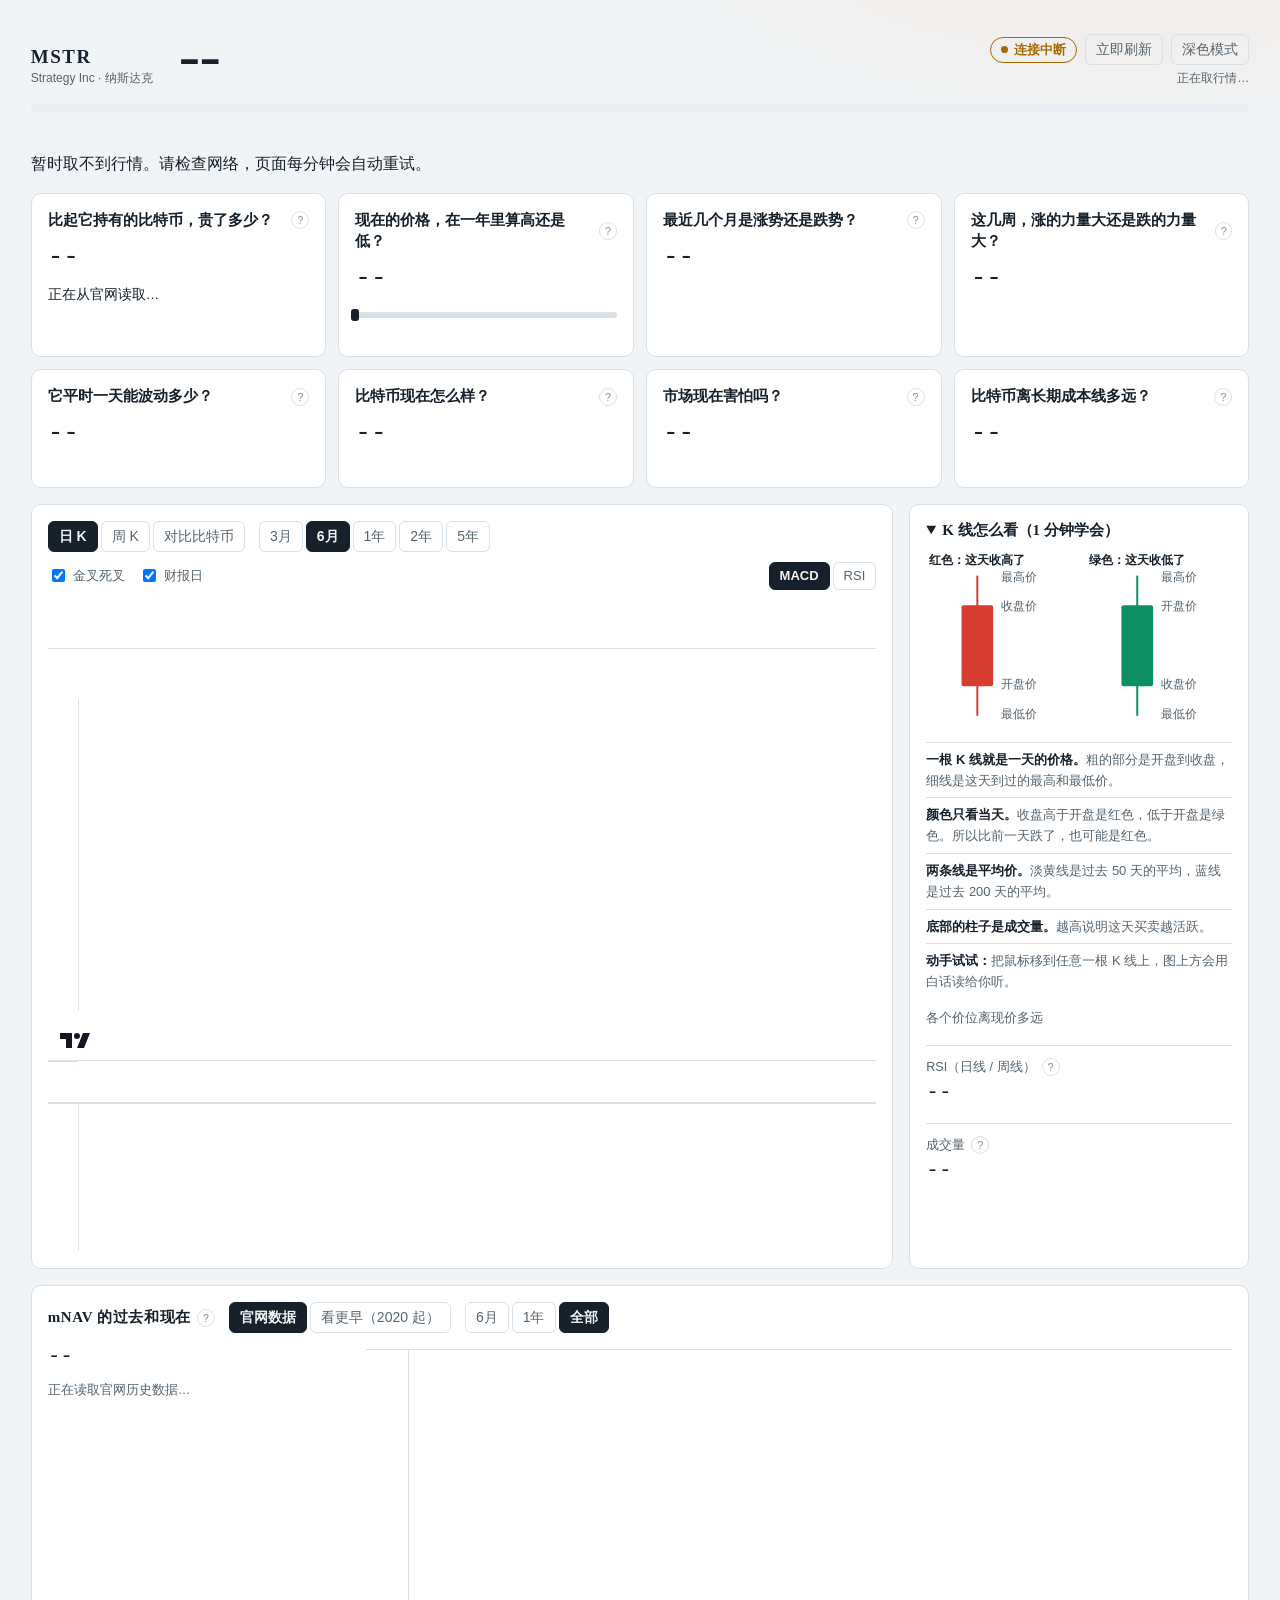
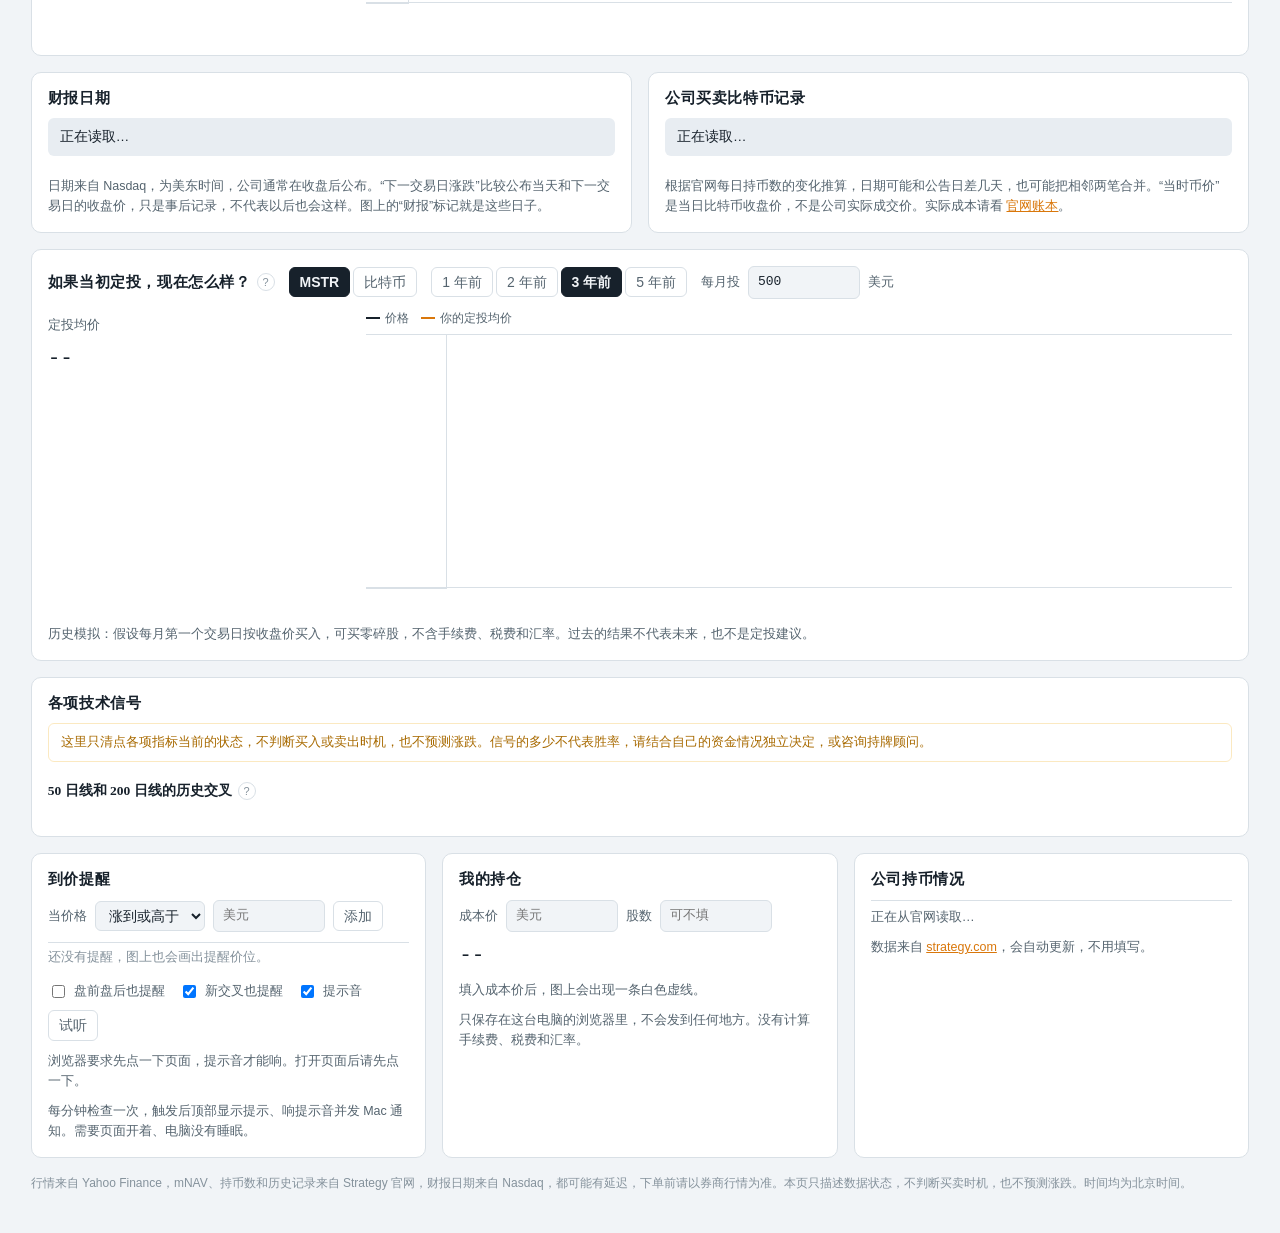
==== index.html @ 6ea4c79d "发布 MSTR 看盘第一版 给新手用的本地看盘页面：白话解读、K 线、mNAV 历史、定投模拟和到价提醒。  Co-Authored-By: Claude Opus 5.5 <noreply@anth" ====
<!doctype html>
<html lang="zh-CN">
<head>
<meta charset="utf-8">
<meta name="viewport" content="width=device-width, initial-scale=1">
<title>MSTR 看盘</title>
<script>try { document.documentElement.dataset.theme = localStorage.getItem('theme') === 'dark' ? 'dark' : 'light'; } catch (e) { document.documentElement.dataset.theme = 'light'; }</script>
<style>
/* 一页看完：顶部是价格和交易时段，接着是白话问题，图表配读法和价位，下面是定投、信号和个人工具。默认浅色，可切换深色。 */
:root {
  color-scheme: light;
  --ink: #f1f4f7; --panel: #ffffff; --panel-2: #e8edf2; --line: #d9e0e6; --grid: rgba(120,140,155,.2);
  --fg: #17212b; --muted: #55646f; --faint: #85929c;
  --up: #d63c30; --down: #0c8f62; --btc: #d9770b;
  --ma-short: #b98a00; --ma-long: #2f6fd1; --cost: #17212b; --warn: #a86a00; --glow: rgba(217,119,11,.09);
  --serif: "New York", ui-serif, "Songti SC", serif;
  --song: "Songti SC", "STSong", serif;
  --sans: -apple-system, "PingFang SC", "Hiragino Sans GB", sans-serif;
  --mono: ui-monospace, "SF Mono", Menlo, monospace;
}
:root[data-theme="dark"] {
  color-scheme: dark;
  --ink: #0b1118; --panel: #111a23; --panel-2: #17222d; --line: #243240; --grid: rgba(36,50,64,.55);
  --fg: #e9edf0; --muted: #93a3b1; --faint: #5f7080;
  --up: #ef5b4c; --down: #2cc491; --btc: #f7931a;
  --ma-short: #e8d8a8; --ma-long: #78a6e8; --cost: #f2f4f6; --warn: #f2c14e; --glow: rgba(247,147,26,.10);
}
* { box-sizing: border-box; }
[hidden] { display: none !important; }
.off { visibility: hidden; position: absolute; inset: 0; }
body { margin: 0; color: var(--fg); font: 14px/1.6 var(--sans); background: var(--ink);
  background-image: radial-gradient(900px 420px at 88% -120px, var(--glow), transparent 70%); background-attachment: fixed; }
.wrap { max-width: 1320px; margin: 0 auto; padding-block: 24px 40px; padding-inline: max(16px, 2.4vw); display: grid; gap: 16px; }
button { font: inherit; color: var(--muted); background: transparent; border: 1px solid var(--line); border-radius: 6px; padding: 3px 10px; cursor: pointer; transition: color .15s, border-color .15s, background .15s; }
button:hover { color: var(--fg); border-color: var(--faint); }
button.on { color: var(--ink); background: var(--fg); border-color: var(--fg); font-weight: 600; }
button:focus-visible, input:focus-visible, select:focus-visible, a:focus-visible { outline: 2px solid var(--btc); outline-offset: 2px; }
input, select { font: inherit; color: var(--fg); background: var(--ink); border: 1px solid var(--line); border-radius: 6px; padding: 5px 9px; min-width: 0; }
input[type=number] { width: 112px; font-family: var(--mono); font-size: 13px; }
a { color: var(--btc); }
.up { color: var(--up); } .down { color: var(--down); }

/* Hero */
.hero { display: flex; flex-wrap: wrap; align-items: flex-end; gap: 10px 26px; }
.who { display: grid; }
.who b { font: 700 19px/1.2 var(--serif); letter-spacing: .08em; }
.who span { font-size: 12px; color: var(--muted); }
.quote { display: flex; flex-wrap: wrap; align-items: baseline; gap: 4px 14px; }
#price { font: 500 clamp(44px, 6vw, 64px)/1 var(--serif); font-variant-numeric: lining-nums tabular-nums; letter-spacing: -.01em; border-radius: 6px; }
#change { font: 500 17px var(--mono); }
#priceLabel { font-size: 12px; color: var(--muted); }
.flash { animation: flash .9s ease-out; }
@keyframes flash { from { background: rgba(247,147,26,.28); } to { background: transparent; } }
@media (prefers-reduced-motion: reduce) { .flash { animation: none; } }
#ext { font-size: 13px; color: var(--muted); padding: 5px 10px; border: 1px solid var(--line); border-radius: 6px; background: var(--panel); }
#ext b { font: 500 16px var(--mono); color: var(--fg); margin-inline: 4px; }
.hero-right { margin-left: auto; display: grid; justify-items: end; gap: 4px; }
.status { display: flex; align-items: center; gap: 8px; }
#chip { display: inline-flex; align-items: center; gap: 6px; font-size: 12.5px; font-weight: 600; padding: 2px 10px; border-radius: 99px; border: 1px solid currentColor; }
#chip::before { content: ""; width: 7px; height: 7px; border-radius: 50%; background: currentColor; }
#chip.live { color: var(--down); } #chip.ext { color: var(--btc); } #chip.closed { color: var(--muted); } #chip.bad { color: var(--warn); }
#chip.live::before { animation: pulse 1.8s infinite; }
@keyframes pulse { 50% { opacity: .3; } }
@media (prefers-reduced-motion: reduce) { #chip.live::before { animation: none; } }
#updated { font-size: 12px; color: var(--muted); text-align: right; }

/* Session band */
.band { display: grid; gap: 5px; }
.tracks { position: relative; display: flex; height: 8px; border-radius: 4px; overflow: visible; background: var(--panel-2); }
.tracks i { display: block; height: 100%; }
.tracks i:first-child { border-radius: 4px 0 0 4px; } .tracks i:last-of-type { border-radius: 0 4px 4px 0; }
.seg-pre, .seg-post { background: rgba(247,147,26,.28); } .seg-reg { background: rgba(44,196,145,.42); }
#now { position: absolute; top: -4px; width: 2px; height: 16px; margin-left: -1px; background: var(--fg); box-shadow: 0 0 8px var(--fg); }
.band-labels { position: relative; height: 18px; font: 11.5px var(--mono); color: var(--faint); }
.band-labels span { position: absolute; transform: translateX(-50%); white-space: nowrap; }
.band-labels span:first-child { transform: none; } .band-labels span:last-child { transform: translateX(-100%); }
@media (max-width: 560px) { .band-labels em { display: none; } }
.band-labels em { font-style: normal; }
#sentence { margin: 0; font: 500 16px/1.6 var(--song); color: var(--fg); text-wrap: pretty; }

/* Panels */
.panel { background: var(--panel); border: 1px solid var(--line); border-radius: 10px; padding: 16px; min-width: 0; }
h2 { font: 700 15px/1.3 var(--song); letter-spacing: .04em; margin: 0; }
.main { display: grid; grid-template-columns: minmax(0, 1fr) 340px; gap: 16px; }
.bottom { display: grid; grid-template-columns: repeat(3, minmax(0, 1fr)); gap: 16px; }
@media (max-width: 1040px) { .main { grid-template-columns: minmax(0, 1fr); } .bottom { grid-template-columns: minmax(0, 1fr); } .hero-right { margin-left: 0; justify-items: start; } #updated { text-align: left; } }
.toolbar { display: flex; flex-wrap: wrap; gap: 8px 14px; align-items: center; margin-bottom: 10px; }
.seg { display: flex; gap: 3px; }
.legend { display: flex; flex-wrap: wrap; gap: 3px 12px; font-size: 12px; color: var(--muted); margin-left: auto; }
.legend i { display: inline-block; width: 14px; height: 2px; vertical-align: middle; margin-right: 5px; }
.stage { position: relative; flex: 1; min-height: clamp(340px, 50vh, 560px); }
.chart-panel { display: flex; flex-direction: column; }
#chart, #compare { position: absolute; inset: 0; }
#ohlc { min-height: 44px; margin-bottom: 6px; font-size: 13px; line-height: 1.6; color: var(--muted); }
#ohlc b { font-weight: 600; color: var(--fg); }
#cmpNote { font-size: 12.5px; color: var(--muted); margin: 8px 0 0; }

/* Position readout */
.read { display: grid; gap: 15px; align-content: start; }
.item { display: grid; gap: 2px; border-top: 1px solid var(--line); padding-top: 11px; }
.item:first-of-type { border-top: 0; padding-top: 0; }
.head { display: flex; align-items: center; gap: 6px; font-size: 12.5px; color: var(--muted); }
.q { width: 18px; height: 18px; padding: 0; border-radius: 50%; font-size: 11px; line-height: 16px; color: var(--faint); }
.v { font: 500 21px/1.3 var(--mono); }
.note { margin: 0; font-size: 12.5px; color: var(--muted); }
.explain { margin: 4px 0 2px; padding: 7px 10px; font-size: 12.5px; color: var(--fg); background: var(--panel-2); border-radius: 6px; }
.ends { display: flex; justify-content: space-between; font: 11.5px var(--mono); color: var(--muted); }

/* Plain-language layer */
.dca-top { display: flex; flex-wrap: wrap; align-items: center; gap: 8px 14px; }
.dca-body { display: grid; grid-template-columns: 300px minmax(0, 1fr); gap: 18px; align-items: start; }
@media (max-width: 880px) { .dca-body { grid-template-columns: minmax(0, 1fr); } }
#dcaChart, #mnavChart { height: 280px; }
.two { display: grid; grid-template-columns: repeat(2, minmax(0, 1fr)); gap: 16px; }
@media (max-width: 880px) { .two { grid-template-columns: minmax(0, 1fr); } }
.next { padding: 8px 12px; font-size: 13.5px; background: var(--panel-2); border-radius: 6px; }
.next b { font-weight: 600; }
.qs { display: grid; grid-template-columns: repeat(4, minmax(0, 1fr)); gap: 12px; }
@media (max-width: 1040px) { .qs { grid-template-columns: repeat(2, minmax(0, 1fr)); } }
@media (max-width: 620px) { .qs { grid-template-columns: minmax(0, 1fr); } }
.q-card { display: grid; gap: 4px; align-content: start; }
.q-card .ask { font: 700 15px/1.4 var(--song); }
.q-top { display: flex; align-items: center; justify-content: space-between; gap: 8px; }
.q-card .v { font-size: 26px; }
.q-card .say { margin: 0; font-size: 13.5px; color: var(--fg); }
.q-card .small { margin: 0; font-size: 12.5px; color: var(--muted); }
.mini { position: relative; height: 6px; margin: 7px 0 2px; border-radius: 3px; background: var(--line); }
.mini span { position: absolute; top: -3px; width: 8px; height: 12px; margin-left: -4px; border-radius: 3px; background: var(--fg); }
.guide summary { font: 700 15px var(--song); cursor: pointer; }
.guide svg { display: block; width: 100%; height: auto; margin: 8px 0 4px; }
.guide svg text { font: 12.5px var(--sans); fill: var(--muted); }
.guide svg .t { fill: var(--fg); font-weight: 600; }
.guide ul { margin-top: 6px; }
.guide li { display: block; font: 13px/1.6 var(--sans); color: var(--muted); padding: 7px 0 0; }
.guide li b { color: var(--fg); font-weight: 600; }
.facts { display: grid; gap: 7px; margin: 0; }
.facts div { display: flex; justify-content: space-between; gap: 12px; align-items: baseline; border-top: 1px solid var(--line); padding-top: 6px; font-size: 13px; color: var(--muted); }
.facts dd { margin: 0; color: var(--fg); font: 500 13.5px var(--mono); text-align: right; }
.facts dt { margin: 0; }

/* Indicators */
.chips { display: flex; flex-wrap: wrap; align-items: center; gap: 6px 14px; margin-bottom: 8px; font-size: 13px; color: var(--muted); }
.chips label { display: inline-flex; align-items: center; gap: 5px; cursor: pointer; }
.chips .sp { margin-left: auto; }
#sub { height: 150px; border-top: 1px solid var(--line); margin-top: 4px; }

/* Technical review */
.review { display: grid; gap: 14px; }
.review-head { display: flex; flex-wrap: wrap; align-items: baseline; gap: 4px 14px; }
#tally { font: 500 14px var(--mono); }
.caution { margin: 0; padding: 8px 12px; font-size: 13px; color: var(--warn); border: 1px solid rgba(242,193,78,.35); border-radius: 6px; }
.signals { display: grid; grid-template-columns: repeat(auto-fill, minmax(250px, 1fr)); gap: 10px; }
.signals li { display: grid; gap: 2px; align-content: start; padding: 9px 12px; font: 12.5px/1.55 var(--sans); color: var(--muted); background: var(--panel-2); border: 0; border-left: 3px solid var(--faint); border-radius: 6px; }
.signals li b { color: var(--fg); font-weight: 600; }
.signals li.bull { border-left-color: var(--up); } .signals li.bear { border-left-color: var(--down); }
.ladder li { display: flex; justify-content: space-between; gap: 8px; font: 12px var(--mono); padding: 3px 0 0; }
.ladder li.here { color: var(--panel); background: var(--fg); padding: 2px 6px; border: 0; border-radius: 4px; font-weight: 600; }
.ladder small { color: var(--faint); font-size: 11.5px; }
.table-wrap { overflow-x: auto; }
table { border-collapse: collapse; width: 100%; font: 12.5px var(--mono); }
th, td { text-align: right; padding: 5px 8px; border-top: 1px solid var(--line); white-space: nowrap; }
th { color: var(--muted); font: 500 12px var(--sans); border-top: 0; }
th:first-child, td:first-child, th:nth-child(2), td:nth-child(2) { text-align: left; }

/* Bottom cards */
.card { display: grid; gap: 10px; align-content: start; }
.form { display: flex; flex-wrap: wrap; gap: 8px; align-items: center; }
.form label { font-size: 13px; color: var(--muted); }
ul { list-style: none; margin: 0; padding: 0; display: grid; gap: 6px; }
li { display: flex; justify-content: space-between; align-items: center; gap: 8px; font: 13px var(--mono); padding: 5px 0; border-top: 1px solid var(--line); }
.empty { font: 13px var(--sans); color: var(--faint); }
.hint { margin: 0; font-size: 12.5px; color: var(--muted); }
.check { display: inline-flex; align-items: center; gap: 6px; font-size: 13px; color: var(--muted); }
.row { display: flex; flex-wrap: wrap; align-items: center; gap: 8px 14px; }
#banner { display: flex; justify-content: space-between; align-items: center; gap: 12px; padding: 10px 14px; border-radius: 8px; color: var(--ink); background: var(--warn); font-weight: 600; }
#banner button { color: var(--ink); border-color: var(--ink); }
#banner[hidden] { display: none; }
footer { font-size: 12px; color: var(--faint); }
</style>
</head>
<body>
<div class="wrap">
  <header class="hero">
    <div class="who"><b>MSTR</b><span>Strategy Inc · 纳斯达克</span></div>
    <div class="quote">
      <span id="price">--</span>
      <div><div id="change"></div><div id="priceLabel"></div></div>
    </div>
    <div id="ext" hidden></div>
    <div class="hero-right">
      <div class="status"><span id="chip" class="closed">载入中</span><button id="refresh" type="button">立即刷新</button><button id="themeToggle" type="button">深色模式</button></div>
      <div id="updated">正在取行情…</div>
    </div>
  </header>

  <div class="band">
    <div class="tracks" id="tracks"><i class="seg-pre" id="segPre"></i><i class="seg-reg" id="segReg"></i><i class="seg-post" id="segPost"></i><span id="now" hidden></span></div>
    <div class="band-labels" id="bandLabels"></div>
  </div>
  <p id="sentence">正在读取行情…</p>
  <div id="banner" role="alert" hidden><span id="bannerText"></span><button id="bannerClose" type="button">知道了</button></div>

  <div class="qs">
    <section class="panel card q-card">
      <div class="q-top head"><span class="ask" style="color:var(--fg)">比起它持有的比特币，贵了多少？</span><button class="q" data-term="mnav" type="button" aria-label="解释 mNAV">?</button></div>
      <div class="v" id="qMnav">--</div><p class="say" id="qMnavT">正在从官网读取…</p><p class="small" id="qMnavS"></p>
    </section>
    <section class="panel card q-card">
      <div class="q-top head"><span class="ask" style="color:var(--fg)">现在的价格，在一年里算高还是低？</span><button class="q" data-term="range" type="button" aria-label="解释一年位置">?</button></div>
      <div class="v" id="qPlace">--</div><div class="mini"><span id="qPlacePin" style="left:0"></span></div><div class="ends"><span id="qLo"></span><span id="qHi"></span></div><p class="say" id="qPlaceT"></p>
    </section>
    <section class="panel card q-card">
      <div class="q-top head"><span class="ask" style="color:var(--fg)">最近几个月是涨势还是跌势？</span><button class="q" data-term="ma" type="button" aria-label="解释平均线">?</button></div>
      <div class="v" id="qTrend">--</div><p class="say" id="qTrendT"></p><p class="small" id="qTrendS"></p>
    </section>
    <section class="panel card q-card">
      <div class="q-top head"><span class="ask" style="color:var(--fg)">这几周，涨的力量大还是跌的力量大？</span><button class="q" data-term="rsi" type="button" aria-label="解释 RSI">?</button></div>
      <div class="v" id="qForce">--</div><p class="say" id="qForceT"></p><p class="small" id="qForceS"></p>
    </section>
    <section class="panel card q-card">
      <div class="q-top head"><span class="ask" style="color:var(--fg)">它平时一天能波动多少？</span><button class="q" data-term="vola" type="button" aria-label="解释波动">?</button></div>
      <div class="v" id="qVola">--</div><p class="say" id="qVolaT"></p><p class="small" id="qVolaS"></p>
    </section>
    <section class="panel card q-card">
      <div class="q-top head"><span class="ask" style="color:var(--fg)">比特币现在怎么样？</span><button class="q" data-term="fear" type="button" aria-label="解释恐惧贪婪指数">?</button></div>
      <div class="v" id="qBtc">--</div><p class="say" id="qBtcT"></p><p class="small" id="qBtcS"></p>
    </section>
    <section class="panel card q-card">
      <div class="q-top head"><span class="ask" style="color:var(--fg)">市场现在害怕吗？</span><button class="q" data-term="fear" type="button" aria-label="解释恐慌指标">?</button></div>
      <div class="v" id="qFear">--</div><p class="say" id="qFearT"></p><p class="small" id="qFearS"></p>
    </section>
    <section class="panel card q-card">
      <div class="q-top head"><span class="ask" style="color:var(--fg)">比特币离长期成本线多远？</span><button class="q" data-term="cost" type="button" aria-label="解释长期成本线">?</button></div>
      <div class="v" id="qCost">--</div><p class="say" id="qCostT"></p><p class="small" id="qCostS"></p>
    </section>
  </div>

  <div class="main">
    <section class="panel chart-panel">
      <div class="toolbar">
        <div class="seg" id="views">
          <button data-view="day" class="on" type="button">日 K</button><button data-view="week" type="button">周 K</button><button data-view="compare" type="button">对比比特币</button>
        </div>
        <div class="seg" id="ranges">
          <button data-m="3" type="button">3月</button><button data-m="6" class="on" type="button">6月</button><button data-m="12" type="button">1年</button><button data-m="24" type="button">2年</button><button data-m="60" type="button">5年</button>
        </div>
        <div class="legend" id="legend"></div>
      </div>
      <div class="chips" id="chips">
        <label><input id="showCross" type="checkbox" checked> 金叉死叉</label>
        <label><input id="showEarn" type="checkbox" checked> 财报日</label>
        <div class="seg sp" id="subs"><button data-sub="macd" class="on" type="button">MACD</button><button data-sub="rsi" type="button">RSI</button></div>
      </div>
      <div id="ohlc"></div>
      <div class="stage">
        <div id="chart"></div>
        <div id="compare" class="off"></div>
      </div>
      <div id="sub"></div>
      <p class="note" id="subNote"></p>
      <p id="cmpNote" hidden></p>
    </section>

    <aside class="panel read">
      <details class="guide" id="guide" open>
        <summary>K 线怎么看（1 分钟学会）</summary>
        <svg viewBox="0 0 310 190" role="img" aria-label="红色和绿色 K 线的结构示意">
          <text class="t" x="52" y="16" text-anchor="middle">红色：这天收高了</text>
          <line x1="52" y1="28" x2="52" y2="170" stroke="var(--up)" stroke-width="2"/><rect x="36" y="58" width="32" height="82" rx="2" fill="var(--up)"/>
          <text x="76" y="33">最高价</text><text x="76" y="63">收盘价</text><text x="76" y="142">开盘价</text><text x="76" y="172">最低价</text>
          <text class="t" x="214" y="16" text-anchor="middle">绿色：这天收低了</text>
          <line x1="214" y1="28" x2="214" y2="170" stroke="var(--down)" stroke-width="2"/><rect x="198" y="58" width="32" height="82" rx="2" fill="var(--down)"/>
          <text x="238" y="33">最高价</text><text x="238" y="63">开盘价</text><text x="238" y="142">收盘价</text><text x="238" y="172">最低价</text>
        </svg>
        <ul>
          <li><b>一根 K 线就是一天的价格。</b>粗的部分是开盘到收盘，细线是这天到过的最高和最低价。</li>
          <li><b>颜色只看当天。</b>收盘高于开盘是红色，低于开盘是绿色。所以比前一天跌了，也可能是红色。</li>
          <li><b>两条线是平均价。</b>淡黄线是过去 50 天的平均，蓝线是过去 200 天的平均。</li>
          <li><b>底部的柱子是成交量。</b>越高说明这天买卖越活跃。</li>
          <li><b>动手试试：</b>把鼠标移到任意一根 K 线上，图上方会用白话读给你听。</li>
        </ul>
      </details>
      <div class="item">
        <div class="head">各个价位离现价多远</div>
        <ul class="ladder" id="ladder"></ul>
      </div>
      <div class="item">
        <div class="head">RSI（日线 / 周线） <button class="q" data-term="rsi" type="button" aria-label="解释 RSI">?</button></div>
        <div class="v" id="rsiV">--</div>
        <p class="note" id="rsiT"></p>
      </div>
      <div class="item">
        <div class="head">成交量 <button class="q" data-term="vol" type="button" aria-label="解释成交量">?</button></div>
        <div class="v" id="volV">--</div>
        <p class="note" id="volT"></p>
      </div>
    </aside>
  </div>

  <section class="panel card">
    <div class="dca-top">
      <div class="head"><h2 style="color:var(--fg)">mNAV 的过去和现在</h2><button class="q" data-term="mnav" type="button" aria-label="解释 mNAV">?</button></div>
      <div class="seg" id="mnavMode"><button data-mode="official" class="on" type="button">官网数据</button><button data-mode="early" type="button">看更早（2020 起）</button></div>
      <div class="seg" id="mnavRange"><button data-m="6" type="button">6月</button><button data-m="12" type="button">1年</button><button data-m="0" class="on" type="button">全部</button></div>
    </div>
    <div class="dca-body">
      <div class="card">
        <div class="v" id="mnavNow">--</div><p class="say note" id="mnavSay">正在读取官网历史数据…</p>
        <dl class="facts" id="mnavFacts"></dl>
      </div>
      <div><div class="legend" id="mnavLegend" style="margin:0 0 6px"></div><div id="mnavChart"></div></div>
    </div>
    <p class="hint" id="mnavNote"></p>
  </section>

  <div class="two">
    <section class="panel card">
      <h2>财报日期</h2>
      <div class="next" id="earnNext">正在读取…</div>
      <div class="table-wrap"><table id="earnTable"></table></div>
      <p class="hint">日期来自 Nasdaq，为美东时间，公司通常在收盘后公布。“下一交易日涨跌”比较公布当天和下一交易日的收盘价，只是事后记录，不代表以后也会这样。图上的“财报”标记就是这些日子。</p>
    </section>
    <section class="panel card">
      <h2>公司买卖比特币记录</h2>
      <div class="next" id="ledgerNext">正在读取…</div>
      <div class="table-wrap"><table id="ledgerTable"></table></div>
      <p class="hint">根据官网每日持币数的变化推算，日期可能和公告日差几天，也可能把相邻两笔合并。“当时币价”是当日比特币收盘价，不是公司实际成交价。实际成本请看 <a href="https://www.strategy.com/ledger" target="_blank" rel="noopener">官网账本</a>。</p>
    </section>
  </div>

  <section class="panel card">
    <div class="dca-top">
      <div class="head"><h2 style="color:var(--fg)">如果当初定投，现在怎么样？</h2><button class="q" data-term="dca" type="button" aria-label="解释定投均价">?</button></div>
      <div class="seg" id="dcaAsset"><button data-asset="mstr" class="on" type="button">MSTR</button><button data-asset="btc" type="button">比特币</button></div>
      <div class="seg" id="dcaYears"><button data-y="1" type="button">1 年前</button><button data-y="2" type="button">2 年前</button><button data-y="3" class="on" type="button">3 年前</button><button data-y="5" type="button">5 年前</button></div>
      <form class="form" id="dcaForm"><label for="dcaAmount">每月投</label><input id="dcaAmount" type="number" min="1" step="1" value="500"><label>美元</label></form>
    </div>
    <div class="dca-body">
      <div class="card">
        <div class="head" style="margin-top:6px">定投均价</div><div class="v" id="dcaAvg">--</div><p class="say note" id="dcaSay"></p>
        <dl class="facts" id="dcaFacts"></dl>
      </div>
      <div><div class="legend" style="margin:0 0 6px"><span><i style="background:var(--fg)"></i>价格</span><span><i style="background:var(--btc)"></i>你的定投均价</span></div><div id="dcaChart"></div></div>
    </div>
    <p class="hint">历史模拟：假设每月第一个交易日按收盘价买入，可买零碎股，不含手续费、税费和汇率。过去的结果不代表未来，也不是定投建议。</p>
  </section>

  <section class="panel review card">
    <div class="review-head">
      <div class="head"><h2 style="color:var(--fg)">各项技术信号</h2></div>
      <span id="tally"></span>
    </div>
    <p class="caution">这里只清点各项指标当前的状态，不判断买入或卖出时机，也不预测涨跌。信号的多少不代表胜率，请结合自己的资金情况独立决定，或咨询持牌顾问。</p>
    <ul class="signals" id="signals"></ul>
    <div class="card">
      <div class="head"><h3 style="margin:0;font:700 13.5px var(--song);color:var(--fg)">50 日线和 200 日线的历史交叉</h3><button class="q" data-term="cross" type="button" aria-label="解释金叉死叉">?</button></div>
      <div class="table-wrap"><table id="crossTable"></table></div>
      <p class="hint" id="crossNote"></p>
    </div>
  </section>

  <div class="bottom">
    <section class="panel card">
      <h2>到价提醒</h2>
      <form class="form" id="alertForm">
        <label for="alertDir">当价格</label>
        <select id="alertDir"><option value="above">涨到或高于</option><option value="below">跌到或低于</option></select>
        <input id="alertPrice" type="number" min="0.01" step="0.01" placeholder="美元" required>
        <button type="submit">添加</button>
      </form>
      <ul id="alerts"></ul>
      <div class="row">
        <label class="check"><input id="extAlerts" type="checkbox"> 盘前盘后也提醒</label>
        <label class="check"><input id="crossAlerts" type="checkbox" checked> 新交叉也提醒</label>
        <label class="check"><input id="soundOn" type="checkbox" checked> 提示音</label>
        <button id="soundTest" type="button">试听</button>
      </div>
      <p class="hint" id="soundHint"></p>
      <p class="hint">每分钟检查一次，触发后顶部显示提示、响提示音并发 Mac 通知。需要页面开着、电脑没有睡眠。</p>
    </section>

    <section class="panel card">
      <h2>我的持仓</h2>
      <form class="form" id="posForm">
        <label for="cost">成本价</label><input id="cost" type="number" min="0" step="0.01" placeholder="美元">
        <label for="qty">股数</label><input id="qty" type="number" min="0" step="any" placeholder="可不填">
      </form>
      <div class="v" id="plV">--</div>
      <p class="note" id="plT">填入成本价后，图上会出现一条白色虚线。</p>
      <p class="hint">只保存在这台电脑的浏览器里，不会发到任何地方。没有计算手续费、税费和汇率。</p>
    </section>

    <section class="panel card">
      <h2>公司持币情况</h2>
      <dl class="facts" id="facts"><div><dt>正在从官网读取…</dt><dd></dd></div></dl>
      <p class="hint" id="factsNote">数据来自 <a href="https://www.strategy.com" target="_blank" rel="noopener">strategy.com</a>，会自动更新，不用填写。</p>
    </section>
  </div>

  <footer>行情来自 Yahoo Finance，mNAV、持币数和历史记录来自 Strategy 官网，财报日期来自 Nasdaq，都可能有延迟，下单前请以券商行情为准。本页只描述数据状态，不判断买卖时机，也不预测涨跌。时间均为北京时间。</footer>
</div>

<script src="/lightweight-charts.js"></script>
<script>
const $ = id => document.getElementById(id);
const store = {
  get(k, d) { try { return JSON.parse(localStorage.getItem(k)) ?? d; } catch { return d; } },
  set(k, v) { try { localStorage.setItem(k, JSON.stringify(v)); } catch {} },
};
const money = n => '$' + n.toLocaleString('en-US', { minimumFractionDigits: 2, maximumFractionDigits: 2 });
const pct = n => (n > 0 ? '+' : '') + n.toFixed(1) + '%';
const dirClass = n => n > 0 ? 'up' : n < 0 ? 'down' : '';
const css = name => getComputedStyle(document.documentElement).getPropertyValue(name).trim();
const bj = (t, opts) => new Date(t * 1000).toLocaleString('zh-CN', { timeZone: 'Asia/Shanghai', hour12: false, ...opts });
const hm = t => bj(t, { hour: '2-digit', minute: '2-digit' });

// --- Pure calculations ---
function sma(values, n) {
  const out = []; let sum = 0;
  values.forEach((v, i) => { sum += v; if (i >= n) sum -= values[i - n]; out.push(i >= n - 1 ? sum / n : null); });
  return out;
}
function rsiSeries(closes, n = 14) { // Wilder smoothing
  const out = closes.map(() => null);
  if (closes.length <= n) return out;
  let gain = 0, loss = 0;
  for (let i = 1; i <= n; i++) { const d = closes[i] - closes[i - 1]; if (d > 0) gain += d; else loss -= d; }
  gain /= n; loss /= n;
  const value = () => loss === 0 ? 100 : 100 - 100 / (1 + gain / loss);
  out[n] = value();
  for (let i = n + 1; i < closes.length; i++) {
    const d = closes[i] - closes[i - 1];
    gain = (gain * (n - 1) + Math.max(d, 0)) / n;
    loss = (loss * (n - 1) + Math.max(-d, 0)) / n;
    out[i] = value();
  }
  return out;
}
const rsi = (closes, n = 14) => rsiSeries(closes, n).at(-1);
function ema(values, n) { // seeded with the SMA of the first n valid values
  const out = values.map(() => null), k = 2 / (n + 1), start = values.findIndex(v => v != null);
  if (start < 0 || values.length < start + n) return out;
  let prev = values.slice(start, start + n).reduce((s, v) => s + v, 0) / n;
  out[start + n - 1] = prev;
  for (let i = start + n; i < values.length; i++) { prev = values[i] * k + prev * (1 - k); out[i] = prev; }
  return out;
}
function macd(closes) {
  const fast = ema(closes, 12), slow = ema(closes, 26);
  const line = closes.map((_, i) => fast[i] != null && slow[i] != null ? fast[i] - slow[i] : null);
  const signal = ema(line, 9);
  return { line, signal, hist: line.map((v, i) => v != null && signal[i] != null ? v - signal[i] : null) };
}
function crossings(a, b, bars) { // gold: a moves above b; dead: a moves below b
  const out = [];
  for (let i = 1; i < a.length; i++) {
    if (a[i] == null || b[i] == null || a[i - 1] == null || b[i - 1] == null) continue;
    const before = a[i - 1] - b[i - 1], now = a[i] - b[i];
    if (before <= 0 && now > 0) out.push({ i, time: bars[i].time, type: 'gold' });
    else if (before >= 0 && now < 0) out.push({ i, time: bars[i].time, type: 'dead' });
  }
  return out;
}
function correlation(a, b) {
  const ma = a.reduce((s, x) => s + x, 0) / a.length, mb = b.reduce((s, x) => s + x, 0) / b.length;
  let ab = 0, aa = 0, bb = 0;
  a.forEach((x, i) => { ab += (x - ma) * (b[i] - mb); aa += (x - ma) ** 2; bb += (b[i] - mb) ** 2; });
  return ab / Math.sqrt(aa * bb);
}
function toWeekly(bars) { // one bar per Monday-based week, dated by its first trading day
  const weeks = []; let key = null;
  for (const b of bars) {
    const d = new Date(b.time + 'T00:00:00Z');
    const k = new Date(d.getTime() - ((d.getUTCDay() + 6) % 7) * 864e5).toISOString().slice(0, 10);
    if (k !== key) { key = k; weeks.push({ ...b }); continue; }
    const w = weeks.at(-1);
    w.high = Math.max(w.high, b.high); w.low = Math.min(w.low, b.low); w.close = b.close; w.volume += b.volume;
  }
  return weeks;
}
function sessionOf(now, p) {
  if (now < p.pre.start) return { key: 'wait', label: '休市', cls: 'closed' };
  if (now < p.pre.end) return { key: 'pre', label: '盘前交易', cls: 'ext' };
  if (now < p.regular.end) return { key: 'regular', label: '交易中', cls: 'live' };
  if (now < p.post.end) return { key: 'post', label: '盘后交易', cls: 'ext' };
  return { key: 'done', label: '休市', cls: 'closed' };
}
function extendedQuote(session, p, points, close) {
  const from = session.key === 'pre' ? p.pre.start : (session.key === 'post' || session.key === 'done') ? p.regular.end : null;
  if (from == null) return null;
  const last = points.filter(x => x.time >= from).at(-1);
  if (!last) return null;
  return { price: last.close, time: last.time, change: (last.close / close - 1) * 100, label: session.key === 'pre' ? '盘前' : '盘后' };
}
const countdown = s => s >= 3600 ? `${Math.floor(s / 3600)} 小时 ${Math.floor(s % 3600 / 60)} 分` : `${Math.max(1, Math.ceil(s / 60))} 分钟`;

// --- Data ---
function parseDaily(json) {
  const r = json.chart.result[0], q = r.indicators.quote[0], bars = [];
  r.timestamp.forEach((t, i) => {
    if ([q.open[i], q.high[i], q.low[i], q.close[i]].some(v => v == null)) return;
    const time = new Date((t + r.meta.gmtoffset) * 1000).toISOString().slice(0, 10);
    bars.push({ time, open: q.open[i], high: q.high[i], low: q.low[i], close: q.close[i], volume: q.volume[i] || 0 });
  });
  return { meta: r.meta, bars };
}
function parseIntraday(json) {
  const r = json.chart.result[0], ts = r.timestamp || [], c = r.indicators.quote[0].close || [];
  return { periods: r.meta.currentTradingPeriod, previousClose: r.meta.previousClose, points: ts.map((time, i) => ({ time, close: c[i] })).filter(x => x.close != null) };
}
async function getJson(url) {
  const res = await fetch(url);
  if (!res.ok) throw new Error(url);
  return res.json();
}

// --- Charts ---
const baseOptions = () => ({
  autoSize: true,
  layout: { background: { color: 'transparent' }, textColor: css('--muted'), fontFamily: css('--mono'), fontSize: 11 },
  grid: { vertLines: { color: css('--grid') }, horzLines: { color: css('--grid') } },
  crosshair: { vertLine: { color: css('--faint'), labelBackgroundColor: css('--panel-2') }, horzLine: { color: css('--faint'), labelBackgroundColor: css('--panel-2') } },
  rightPriceScale: { borderColor: css('--line') },
  timeScale: { borderColor: css('--line') },
  localization: { dateFormat: 'yyyy-MM-dd', locale: 'zh-CN' },
});
const chart = LightweightCharts.createChart($('chart'), { ...baseOptions(),
  rightPriceScale: { borderColor: css('--line'), scaleMargins: { top: 0.09, bottom: 0.2 }, minimumWidth: 72 },
  // 价格轴给成交量留了空间，低于 0 的刻度没有意义
  localization: { dateFormat: 'yyyy-MM-dd', locale: 'zh-CN', priceFormatter: v => v < 0 ? '' : v.toFixed(2) } });
const candles = chart.addCandlestickSeries({ upColor: css('--up'), downColor: css('--down'), borderVisible: false, wickUpColor: css('--up'), wickDownColor: css('--down') });
const lineOpts = { lineWidth: 2, priceLineVisible: false, lastValueVisible: false, crosshairMarkerVisible: false };
const maShort = chart.addLineSeries({ ...lineOpts, color: css('--ma-short') });
const maLong = chart.addLineSeries({ ...lineOpts, color: css('--ma-long') });
const volume = chart.addHistogramSeries({ priceFormat: { type: 'volume' }, priceScaleId: 'vol', priceLineVisible: false, lastValueVisible: false });
chart.priceScale('vol').applyOptions({ scaleMargins: { top: 0.84, bottom: 0 } });

const cmp = LightweightCharts.createChart($('compare'), { ...baseOptions(), localization: { dateFormat: 'yyyy-MM-dd', locale: 'zh-CN', priceFormatter: v => (v > 0 ? '+' : '') + v.toFixed(0) + '%' } });
const cmpMstr = cmp.addLineSeries({ lineWidth: 2, color: css('--fg'), priceLineVisible: false, lastValueVisible: true, title: 'MSTR' });
const cmpBtc = cmp.addLineSeries({ lineWidth: 2, color: css('--btc'), priceLineVisible: false, lastValueVisible: true, title: 'BTC' });

const sub = LightweightCharts.createChart($('sub'), { ...baseOptions(), rightPriceScale: { borderColor: css('--line'), minimumWidth: 72 }, timeScale: { visible: false }, layout: { ...baseOptions().layout, attributionLogo: false } });
const subOpts = { priceLineVisible: false, lastValueVisible: true, crosshairMarkerVisible: false };
const subHist = sub.addHistogramSeries({ ...subOpts, lastValueVisible: false });
const subMacd = sub.addLineSeries({ ...subOpts, lineWidth: 1, color: css('--fg'), title: 'MACD' });
const subSignal = sub.addLineSeries({ ...subOpts, lineWidth: 1, color: css('--btc'), title: '信号' });
const subRsi = sub.addLineSeries({ ...subOpts, lineWidth: 1, color: css('--ma-short'), title: 'RSI', visible: false });
for (const price of [70, 30]) subRsi.createPriceLine({ price, color: css('--faint'), lineWidth: 1, lineStyle: LightweightCharts.LineStyle.Dashed, axisLabelVisible: true, title: '' });
let syncing = false;
const linkRange = (from, to) => from.timeScale().subscribeVisibleLogicalRangeChange(r => {
  if (!r || syncing) return;
  syncing = true; to.timeScale().setVisibleLogicalRange(r); syncing = false;
});
linkRange(chart, sub); linkRange(sub, chart);
// 副图从隐藏变为显示时才有尺寸，要在那时对齐主图
new ResizeObserver(() => {
  requestAnimationFrame(() => { const r = chart.timeScale().getVisibleLogicalRange(); if (r) sub.timeScale().setVisibleLogicalRange(r); });
}).observe($('sub'));

const S = { sub: 'macd', view: 'day', months: 6, mstr: null, btc: null, intraday: null, session: null, ext: null, price: null, btcPrice: null, drawnKey: null, prevPrice: null, fail: false, loadedAt: 0 };
const VIEWS = { day: { short: 50, long: 200, name: '日' }, week: { short: 10, long: 40, name: '周' } };

function bounds() {
  const last = S.mstr.bars.at(-1).time, from = new Date(last + 'T00:00:00Z');
  from.setUTCMonth(from.getUTCMonth() - S.months);
  return { from: from.toISOString().slice(0, 10), to: last };
}
function legendFor() {
  if (S.view === 'compare') return `<span><i style="background:var(--fg)"></i>MSTR</span><span><i style="background:var(--btc)"></i>比特币</span>`;
  const v = VIEWS[S.view];
  const unit = S.view === 'week' ? '周' : '天';
  return `<span><i style="background:var(--ma-short)"></i>${v.short} ${unit}平均价</span><span><i style="background:var(--ma-long)"></i>${v.long} ${unit}平均价</span><span>红：收盘高于开盘</span>`;
}
function currentBars() { return S.view === 'week' ? toWeekly(S.mstr.bars) : S.mstr.bars; }
const dark = document.documentElement.dataset.theme === 'dark';
$('themeToggle').textContent = dark ? '浅色模式' : '深色模式';
$('themeToggle').addEventListener('click', () => { try { localStorage.setItem('theme', dark ? 'light' : 'dark'); } catch {} location.reload(); });
function draw(force) {
  if (!S.mstr) return;
  $('legend').innerHTML = legendFor();
  const compare = S.view === 'compare';
  // 隐藏的图表保留尺寸，切换时才能正常绘制
  $('chart').classList.toggle('off', compare); $('compare').classList.toggle('off', !compare);
  $('ohlc').hidden = compare; $('cmpNote').hidden = !compare; $('chips').hidden = compare; $('sub').hidden = compare; $('subNote').hidden = compare;
  if (compare) return drawCompare();
  const bars = currentBars(), last = bars.at(-1), key = [S.view, bars.length, last.close, last.volume].join();
  if (key !== S.drawnKey) {
    const v = VIEWS[S.view], closes = bars.map(b => b.close);
    const line = vals => vals.map((value, i) => ({ time: bars[i].time, value })).filter(p => p.value != null);
    candles.setData(bars.map(({ time, open, high, low, close }) => ({ time, open, high, low, close })));
    maShort.setData(line(sma(closes, v.short))); maLong.setData(line(sma(closes, v.long)));
    volume.setData(bars.map(b => ({ time: b.time, value: b.volume, color: (b.close >= b.open ? css('--up') : css('--down')) + '55' })));
    S.prevCloses = new Map(bars.map((b, i) => [b.time, i ? bars[i - 1].close : b.open]));
    S.barMap = new Map(bars.map(b => [b.time, b]));
    S.drawnKey = key; showOhlc(last); force = force || S.rangeUnset; S.rangeUnset = false;
    drawSub(bars);
  }
  drawOverlays(bars);
  if (force) {
    chart.timeScale().setVisibleRange(bounds());
    // 副图隐藏时尺寸为 0，重新显示后要再同步一次范围
    requestAnimationFrame(() => { const r = chart.timeScale().getVisibleLogicalRange(); if (r) sub.timeScale().setVisibleLogicalRange(r); });
  }
}
function drawSub(bars) {
  const closes = bars.map(b => b.close), m = macd(closes), r = rsiSeries(closes);
  const pts = vals => vals.map((value, i) => value == null ? { time: bars[i].time } : { time: bars[i].time, value });
  subMacd.setData(pts(m.line)); subSignal.setData(pts(m.signal)); subRsi.setData(pts(r));
  subHist.setData(m.hist.map((value, i) => value == null ? { time: bars[i].time } : { time: bars[i].time, value, color: (value >= 0 ? css('--up') : css('--down')) + '99' }));
  applySub();
}
function applySub() {
  const isMacd = S.sub === 'macd';
  $('subNote').textContent = isMacd
    ? 'MACD 看短期和中期动能的差距：白线在橙线上方，说明短期动能强于中期；红绿柱是两者的差。它是滞后的，也会反复交叉。'
    : 'RSI 看近期涨跌力量，0 到 100，虚线是常用参考线 70 和 30。周 K 下显示的是周线 RSI。';
  subHist.applyOptions({ visible: isMacd }); subMacd.applyOptions({ visible: isMacd }); subSignal.applyOptions({ visible: isMacd });
  subRsi.applyOptions({ visible: !isMacd });
}
function drawOverlays(bars) {
  const v = VIEWS[S.view], closes = bars.map(b => b.close);
  const crosses = $('showCross').checked ? crossings(sma(closes, v.short), sma(closes, v.long), bars) : [];
  const marks = crosses.map(c => c.type === 'gold'
    ? { time: c.time, position: 'belowBar', shape: 'arrowUp', color: css('--warn'), text: '金叉' }
    : { time: c.time, position: 'aboveBar', shape: 'arrowDown', color: css('--ma-long'), text: '死叉' });
  if ($('showEarn').checked) for (const e of S.earn || []) {
    // 周 K 上标在包含这一天的那根 K 线
    const bar = bars.filter(b => b.time <= e.date).at(-1);
    if (bar) marks.push({ time: bar.time, position: 'aboveBar', shape: 'circle', color: css('--btc'), text: '财报' });
  }
  candles.setMarkers(marks.sort((a, b) => a.time < b.time ? -1 : a.time > b.time ? 1 : 0));
}
$('chips').addEventListener('change', () => { if (S.mstr && S.view !== 'compare') drawOverlays(currentBars()); });
$('subs').addEventListener('click', e => {
  const mode = e.target.dataset.sub; if (!mode) return;
  S.sub = mode;
  document.querySelectorAll('#subs button').forEach(b => b.classList.toggle('on', b === e.target));
  applySub();
});
function drawCompare() {
  const { from, to } = bounds(), btcAt = new Map(S.btc.bars.map(b => [b.time, b.close]));
  const bars = S.mstr.bars.filter(b => b.time >= from && btcAt.has(b.time));
  if (bars.length < 2) return;
  const m0 = bars[0].close, b0 = btcAt.get(bars[0].time);
  cmpMstr.setData(bars.map(b => ({ time: b.time, value: (b.close / m0 - 1) * 100 })));
  cmpBtc.setData(bars.map(b => ({ time: b.time, value: (btcAt.get(b.time) / b0 - 1) * 100 })));
  cmp.timeScale().setVisibleRange({ from: bars[0].time, to });
  const lastBar = bars.at(-1), mChg = (lastBar.close / m0 - 1) * 100, bChg = (btcAt.get(lastBar.time) / b0 - 1) * 100;
  $('cmpNote').textContent = `从 ${bars[0].time} 算起（两者都从 0% 出发）：MSTR ${pct(mChg)}，比特币 ${pct(bChg)}。`;
}
function showOhlc(b) {
  const prev = S.prevCloses.get(b.time), chg = (b.close / prev - 1) * 100;
  const week = S.view === 'week', span = week ? '这一周' : '这一天', prevName = week ? '上一周' : '前一天';
  const red = b.close >= b.open;
  $('ohlc').innerHTML = `<b>${week ? b.time + ' 这周' : b.time}</b>：开盘 <b>${money(b.open)}</b>，最高 <b>${money(b.high)}</b>，最低 <b>${money(b.low)}</b>，收盘 <b>${money(b.close)}</b>，成交 <b>${(b.volume / 1e6).toFixed(1)} 百万股</b>。<br>${span}是<span class="${red ? 'up' : 'down'}">${red ? '红' : '绿'}色</span>，因为收盘${red ? '不低于' : '低于'}开盘；比${prevName}收盘<span class="${dirClass(chg)}">${chg >= 0 ? '涨' : '跌'} ${Math.abs(chg).toFixed(1)}%</span>。`;
}
chart.subscribeCrosshairMove(param => {
  if (!S.barMap) return;
  const b = param.time ? S.barMap.get(param.time) : [...S.barMap.values()].at(-1);
  if (b) showOhlc(b);
});
$('views').addEventListener('click', e => {
  const view = e.target.dataset.view; if (!view) return;
  S.view = view;
  document.querySelectorAll('#views button').forEach(b => b.classList.toggle('on', b === e.target));
  draw(true);
});
$('ranges').addEventListener('click', e => {
  const m = Number(e.target.dataset.m); if (!m) return;
  S.months = m;
  document.querySelectorAll('#ranges button').forEach(b => b.classList.toggle('on', b === e.target));
  draw(true);
});

// --- Header and session band ---
function renderBand() {
  const p = S.intraday?.periods; if (!p) return;
  const now = Date.now() / 1000, start = p.pre.start, span = p.post.end - start;
  const frac = t => (t - start) / span * 100;
  $('segPre').style.width = frac(p.pre.end) + '%';
  $('segReg').style.width = frac(p.regular.end) - frac(p.pre.end) + '%';
  $('segPost').style.width = 100 - frac(p.regular.end) + '%';
  const inside = now >= start && now <= p.post.end;
  $('now').hidden = !inside;
  if (inside) $('now').style.left = frac(now) + '%';
  $('bandLabels').innerHTML = [[0, `${hm(p.pre.start)}<em> 盘前</em>`], [frac(p.pre.end), `${hm(p.regular.start)}<em> 开盘</em>`], [frac(p.regular.end), `${hm(p.regular.end)}<em> 收盘</em>`], [100, `${hm(p.post.end)}<em> 盘后结束</em>`]]
    .map(([x, t]) => `<span style="left:${x}%">${t}</span>`).join('');
}
function renderStatus() {
  if (!S.session) return;
  const now = Date.now() / 1000, p = S.intraday.periods, tradeAge = now - S.mstr.meta.regularMarketTime;
  const chip = $('chip');
  if (S.fail) { chip.className = 'bad'; chip.textContent = '连接中断'; }
  else if (S.session.key === 'regular' && tradeAge > 600) { chip.className = 'bad'; chip.textContent = '数据可能过期'; }
  else { chip.className = S.session.cls; chip.textContent = S.session.label; }
  let next = '';
  if (S.session.key === 'wait' || S.session.key === 'pre') next = `距开盘 ${countdown(p.regular.start - now)} · `;
  else if (S.session.key === 'regular') next = `距收盘 ${countdown(p.regular.end - now)} · `;
  const ago = Math.round((Date.now() - S.loadedAt) / 1000);
  $('updated').textContent = S.fail ? '取不到行情，提醒也已暂停，下面是上一次的数据。请检查网络，或重新双击“启动看盘.app”。'
    : `${next}${ago < 5 ? '刚刚更新' : ago + ' 秒前更新'} · 每分钟自动刷新`;
}
function renderHeader() {
  const { bars, meta } = S.mstr, closes = bars.map(b => b.close), price = meta.regularMarketPrice;
  const prev = S.intraday.previousClose ?? closes.at(-2), chg = (price / prev - 1) * 100;
  $('price').textContent = money(price); $('price').className = dirClass(chg);
  if (S.prevPrice != null && S.prevPrice !== price) { $('price').classList.add('flash'); }
  S.prevPrice = price;
  $('change').textContent = `${price >= prev ? '+' : ''}${(price - prev).toFixed(2)}  ${pct(chg)}`;
  $('change').className = dirClass(chg);
  $('priceLabel').textContent = (S.session.key === 'regular' ? '盘中现价 · ' : '收盘价 · ') + bj(meta.regularMarketTime, { month: '2-digit', day: '2-digit', hour: '2-digit', minute: '2-digit' });
  const e = S.ext;
  $('ext').hidden = !e;
  if (e) $('ext').innerHTML = `${e.label}<b>${money(e.price)}</b><span class="${dirClass(e.change)}">${pct(e.change)}</span> · ${hm(e.time)}`;
  document.title = `${money(e ? e.price : price)} ${pct(e ? e.change + 0 : chg)} · MSTR`;
}

// --- Position readout ---
function renderReadout() {
  const { bars } = S.mstr, closes = bars.map(b => b.close), price = S.price;
  const year = bars.slice(-252), hi = Math.max(...year.map(b => b.high)), lo = Math.min(...year.map(b => b.low));
  const at = v => Math.min(100, Math.max(0, (v - lo) / (hi - lo) * 100));
  const place = at(price), ma50 = sma(closes, 50).at(-1), ma200 = sma(closes, 200).at(-1);
  const d50 = (price / ma50 - 1) * 100, d200 = (price / ma200 - 1) * 100;
  const r = rsi(closes), weeklyBars = toWeekly(bars), rw = rsi(weeklyBars.map(b => b.close));
  $('rsiV').innerHTML = `${r.toFixed(1)} <span style="color:var(--faint)">/</span> ${rw.toFixed(1)}`;
  const rsiWord = r >= 70 ? '偏强区' : r <= 30 ? '偏弱区' : '中性区';
  const rsiLevel = x => x >= 70 ? '高于 70' : x <= 30 ? '低于 30' : '在 30 到 70 之间';
  $('rsiT').textContent = `日线${rsiLevel(r)}，看几周的强弱；周线${rsiLevel(rw)}，看几个月的强弱。本周未走完，周线数字还会变。`;
  const avg = sma(bars.map(b => b.volume), 20).at(-2), ratio = bars.at(-1).volume / avg;
  $('volV').textContent = ratio.toFixed(2) + ' 倍';
  $('volT').textContent = `${bars.at(-1).time} 的成交量相对此前 20 日平均。` + (S.session.key === 'regular' ? '盘中还没走完，数字会偏小。' : '');
  const btcBars = S.btc.bars, btcChg = (S.btcPrice / btcBars.at(-2).close - 1) * 100;
  const byDate = new Map(btcBars.map(b => [b.time, b.close])), a = [], b = [], recent = bars.slice(-61);
  for (let i = 1; i < recent.length; i++) {
    const x = byDate.get(recent[i - 1].time), y = byDate.get(recent[i].time);
    if (x && y) { a.push(recent[i].close / recent[i - 1].close - 1); b.push(y / x - 1); }
  }
  const c = correlation(a, b);
  const volWord = ratio >= 1.5 ? '成交量放大' : ratio <= 0.7 ? '成交量偏低' : '成交量正常';
  const maWord = d50 >= 0 && d200 >= 0 ? '在两条均线上方' : d50 < 0 && d200 < 0 ? '在两条均线下方' : d50 >= 0 ? '在 50 日线上方、200 日线下方' : '在 50 日线下方、200 日线上方';
  const pos = place < 33 ? '偏低' : place > 67 ? '偏高' : '中段';
  renderPosition();
  renderReview({ price, ma50, ma200, r, rw, ratio, c });
  renderQuestions({ price, place, hi, lo, d50, d200, ma50, ma200, r, c, closes, ratio, btcChg, rsiWord, volWord, pos });
}

// --- Six plain-language questions ---
function forceWords(r) {
  if (r >= 70) return ['上涨力量很强', '已经连涨了一段时间，常被认为偏热，但也可能继续强下去。'];
  if (r >= 55) return ['上涨力量占优', '最近涨的日子和幅度多于跌的。'];
  if (r > 45) return ['涨跌差不多', '最近买卖双方势均力敌。'];
  if (r > 30) return ['下跌力量占优', '最近跌的日子和幅度多于涨的，但还没到极端。'];
  return ['下跌力量很强', '已经连跌了一段时间，常被认为偏冷，但也可能继续弱下去。'];
}
function renderQuestions(d) {
  $('qPlace').textContent = `第 ${d.place.toFixed(0)} 分`;
  $('qPlacePin').style.left = d.place + '%'; $('qLo').textContent = '最低 ' + money(d.lo); $('qHi').textContent = '最高 ' + money(d.hi);
  $('qPlaceT').textContent = `把一年最低价算 0 分、最高价算 100 分，现在在第 ${d.place.toFixed(0)} 分，属于${d.pos}。分数低不代表便宜。`;

  const both = d.d50 >= 0 && d.d200 >= 0, none = d.d50 < 0 && d.d200 < 0;
  $('qTrend').textContent = both ? '偏涨势' : none ? '偏跌势' : '方向不明';
  $('qTrend').className = 'v ' + (both ? 'up' : none ? 'down' : '');
  $('qTrendT').textContent = both ? '现价高于过去 50 天和 200 天的平均价。' : none ? '现价低于过去 50 天和 200 天的平均价。' : `现价高于一条平均线、低于另一条，还没有明确方向。`;
  $('qTrendS').textContent = `50 天平均 ${money(d.ma50)}（现价${d.d50 >= 0 ? '高' : '低'} ${Math.abs(d.d50).toFixed(1)}%），200 天平均 ${money(d.ma200)}（现价${d.d200 >= 0 ? '高' : '低'} ${Math.abs(d.d200).toFixed(1)}%）。`;

  const [fw, fs] = forceWords(d.r);
  $('qForce').textContent = fw; $('qForce').className = 'v ' + (d.r >= 55 ? 'up' : d.r <= 45 ? 'down' : '');
  $('qForceT').textContent = fs;
  $('qForceS').textContent = `这个判断来自 RSI 指标，现在是 ${d.r.toFixed(0)}（范围 0 到 100，50 是平衡点）。`;

  const moves = d.closes.slice(-61).map((v, i, a) => i ? Math.abs(v / a[i - 1] - 1) * 100 : null).filter(v => v != null);
  const mean = moves.reduce((s, v) => s + v, 0) / moves.length;
  $('qVola').textContent = `约 ±${mean.toFixed(1)}%`;
  $('qVolaT').textContent = `近 60 个交易日，平均一天涨跌约 ${mean.toFixed(1)}%。假如持有 1 万美元，一天常见的账面变化约 $${Math.round(mean * 100).toLocaleString('en-US')}。`;
  $('qVolaS').textContent = `其中最大的一天波动了 ${Math.max(...moves).toFixed(1)}%。这是过去的数字，以后可能更大。`;

  $('qBtc').innerHTML = `${money(S.btcPrice)} <span class="${dirClass(d.btcChg)}" style="font-size:15px">${pct(d.btcChg)}</span>`;
  const corr = `近 60 个交易日，MSTR 和比特币的${d.c >= 0.6 ? '走势很同步' : d.c >= 0.3 ? '走势有一定同步' : '走势不太同步'}（相关系数 ${d.c.toFixed(2)}）。`;
  $('qBtcT').textContent = corr;
  const k = S.kpi?.btc;
  $('qBtcS').textContent = k ? `比历史最高价 ${money(k.ath)} 低 ${Math.abs(k.drawdownFromAth).toFixed(1)}%。` : '';
  renderMood(); renderDca(); renderHistory(); renderEvents();

  $('sentence').textContent = `现价在一年区间的${d.pos}（${d.place.toFixed(0)} 分），${both ? '高于' : none ? '低于' : '介于'}两条平均线，近期${fw}，${d.volWord}，和比特币${d.c >= 0.6 ? '走势很同步' : d.c >= 0.3 ? '有一定同步' : '不太同步'}。`;
  renderCompany();
}

// --- Market mood and long-term cost lines ---
function vixWords(v) {
  if (v >= 35) return ['恐慌', '美股波动预期很高。'];
  if (v >= 25) return ['紧张', '美股波动预期偏高。'];
  if (v >= 15) return ['正常', '美股波动预期处在常见范围。'];
  return ['平静', '美股波动预期偏低。'];
}
function renderMood() {
  const k = S.kpi?.btc, fg = k?.fearGreedIndex, vix = S.vix;
  const fearName = { 'Extreme Fear': '极度恐惧', Fear: '恐惧', Neutral: '中性', Greed: '贪婪', 'Extreme Greed': '极度贪婪' };
  const fgText = fg ? `${fearName[fg.classification] || fg.classification} ${fg.value}` : null;
  $('qFear').textContent = fgText || (vix ? `VIX ${vix.meta.regularMarketPrice.toFixed(1)}` : '--');
  $('qFearT').textContent = fg ? `比特币市场情绪指数是 ${fg.value}（0 最恐惧，100 最贪婪）。` : '暂时取不到比特币情绪指数。';
  if (vix) {
    const v = vix.meta.regularMarketPrice, closes = vix.bars.map(b => b.close), share = closes.filter(x => x < v).length / closes.length * 100;
    const [w, s] = vixWords(v);
    $('qFearS').textContent = `美股恐慌指数 VIX ${v.toFixed(1)}，属于${w}。${s}高于过去 5 年 ${share.toFixed(0)}% 的日子。`;
  } else $('qFearS').textContent = '暂时取不到 VIX。';
  if (k && k.ma200w) {
    const gap200 = (S.btcPrice / k.ma200w - 1) * 100, gapReal = (S.btcPrice / k.realizedPrice - 1) * 100;
    $('qCost').textContent = `${gap200 >= 0 ? '高' : '低'} ${Math.abs(gap200).toFixed(0)}%`;
    $('qCost').className = 'v';
    $('qCostT').textContent = `现价比比特币过去 200 周的平均价 ${money(k.ma200w)} ${gap200 >= 0 ? '高' : '低'} ${Math.abs(gap200).toFixed(1)}%。`;
    $('qCostS').textContent = `比全网平均持币成本 ${money(k.realizedPrice)} ${gapReal >= 0 ? '高' : '低'} ${Math.abs(gapReal).toFixed(1)}%。这两个数字来自 Strategy 官网。`;
  } else { $('qCost').textContent = '--'; $('qCostT').textContent = '暂时取不到官网数据。'; $('qCostS').textContent = ''; }
}

// --- Dollar-cost averaging simulation ---
function dcaSim(bars, monthly, years, lastPrice) { // buys at the close of each month's first bar
  const end = new Date(bars.at(-1).time + 'T00:00:00Z'); end.setUTCFullYear(end.getUTCFullYear() - years);
  const from = end.toISOString().slice(0, 10), series = [], buys = [];
  let month = null, units = 0, spent = 0, worst = 0, worstTime = null;
  for (const b of bars) {
    if (b.time < from) continue;
    const m = b.time.slice(0, 7);
    if (m !== month) { month = m; units += monthly / b.close; spent += monthly; buys.push(b.time); }
    const avg = spent / units, pl = b.close / avg - 1;
    if (pl < worst) { worst = pl; worstTime = b.time; }
    series.push({ time: b.time, price: b.close, avg });
  }
  if (!buys.length) return null;
  const avg = spent / units, value = units * lastPrice;
  return { from: buys[0], count: buys.length, spent, units, avg, value, pl: value / spent - 1, worst, worstTime, series };
}
const dcaChart = LightweightCharts.createChart($('dcaChart'), { ...baseOptions(), layout: { ...baseOptions().layout, attributionLogo: false }, rightPriceScale: { borderColor: css('--line'), minimumWidth: 72 } });
const dcaPrice = dcaChart.addLineSeries({ lineWidth: 2, color: css('--fg'), priceLineVisible: false, lastValueVisible: true });
const dcaAvgLine = dcaChart.addLineSeries({ lineWidth: 2, color: css('--btc'), priceLineVisible: false, lastValueVisible: true });
const DCA = { asset: 'mstr', years: 3, key: null };
function renderDca() {
  if (!S.mstr || !S.btc) return;
  const isMstr = DCA.asset === 'mstr', monthly = Number($('dcaAmount').value);
  if (!(monthly > 0)) return;
  const last = isMstr ? S.price : S.btcPrice, r = dcaSim(isMstr ? S.mstr.bars : S.btc.bars, monthly, DCA.years, last);
  if (!r) return;
  const name = isMstr ? 'MSTR' : '比特币', unit = isMstr ? '股' : '枚';
  $('dcaAvg').textContent = money(r.avg);
  const vs = (last / r.avg - 1) * 100;
  $('dcaSay').textContent = `从 ${r.from} 起每月投 $${monthly.toLocaleString('en-US')}，买入 ${name} 的平均成本是 ${money(r.avg)}。现价 ${money(last)}，比均价${vs >= 0 ? '高' : '低'} ${Math.abs(vs).toFixed(1)}%。`;
  const row = (a, b, cls = '') => `<div><dt>${a}</dt><dd class="${cls}">${b}</dd></div>`;
  const usd = n => '$' + Math.round(n).toLocaleString('en-US');
  $('dcaFacts').innerHTML = row('累计投入', `${usd(r.spent)}（${r.count} 次）`) + row('买到', `${r.units.toFixed(isMstr ? 2 : 5)} ${unit}`) + row('现在价值', usd(r.value))
    + row('账面盈亏', `${r.pl >= 0 ? '+' : '-'}${usd(Math.abs(r.value - r.spent))}（${pct(r.pl * 100)}）`, dirClass(r.pl))
    + row('过程中最深亏损', r.worst < 0 ? `${pct(r.worst * 100)}（${r.worstTime}）` : '没有浮亏', r.worst < 0 ? 'down' : '');
  dcaPrice.setData(r.series.map(p => ({ time: p.time, value: p.price })));
  dcaAvgLine.setData(r.series.map(p => ({ time: p.time, value: p.avg })));
  const key = DCA.asset + DCA.years;
  if (key !== DCA.key) { dcaChart.timeScale().fitContent(); DCA.key = key; }
}
const seg = (id, attr, apply) => $(id).addEventListener('click', e => {
  const v = e.target.dataset[attr]; if (!v) return;
  apply(v);
  $(id).querySelectorAll('button').forEach(b => b.classList.toggle('on', b === e.target));
  renderDca();
});
seg('dcaAsset', 'asset', v => { DCA.asset = v; });
seg('dcaYears', 'y', v => { DCA.years = Number(v); });
$('dcaAmount').value = store.get('dcaAmount', 500);
$('dcaForm').addEventListener('input', () => { store.set('dcaAmount', $('dcaAmount').value); renderDca(); });
$('dcaForm').addEventListener('submit', e => e.preventDefault());

// --- mNAV history ---
const mnavChart = LightweightCharts.createChart($('mnavChart'), { ...baseOptions(), layout: { ...baseOptions().layout, attributionLogo: false }, rightPriceScale: { borderColor: css('--line'), minimumWidth: 72 }, localization: { dateFormat: 'yyyy-MM-dd', locale: 'zh-CN', priceFormatter: v => v.toFixed(2) } });
const mnavMain = mnavChart.addLineSeries({ lineWidth: 2, color: css('--btc'), priceLineVisible: false });
const mnavSecond = mnavChart.addLineSeries({ lineWidth: 2, color: css('--ma-long'), priceLineVisible: false });
mnavMain.createPriceLine({ price: 1, color: css('--faint'), lineWidth: 1, lineStyle: LightweightCharts.LineStyle.Dashed, axisLabelVisible: true, title: '1 倍' });
const H = { mode: 'official', months: 0, key: null };
const dateCn = d => d.replaceAll('-', '/');
function summarize(rows, field) { // rows are newest first, field holds a number on every kept row
  const vals = rows.filter(r => r[field] != null);
  if (!vals.length) return null;
  const hi = vals.reduce((a, b) => b[field] > a[field] ? b : a), lo = vals.reduce((a, b) => b[field] < a[field] ? b : a);
  const avg = vals.reduce((s, r) => s + r[field], 0) / vals.length, now = vals[0][field];
  return { now, hi, lo, avg, share: vals.filter(r => r[field] < now).length / vals.length * 100, from: vals.at(-1).date, count: vals.length };
}
function renderHistory() {
  const all = S.history; if (!all) return;
  const cut = H.months ? (() => { const d = new Date(all[0].date + 'T00:00:00Z'); d.setUTCMonth(d.getUTCMonth() - H.months); return d.toISOString().slice(0, 10); })() : '';
  const rows = all.filter(r => r.date >= cut).map(r => ({ ...r, simple: r.btcNav ? r.marketCap / r.btcNav : null }));
  const series = f => rows.filter(r => r[f] != null).map(r => ({ time: r.date, value: r[f] })).reverse();
  const row = (a, b) => `<div><dt>${a}</dt><dd>${b}</dd></div>`, f2 = n => n.toFixed(2) + ' 倍';
  const stat = (name, s) => row(`${name}最高`, `${f2(s.hi[s.field])}（${dateCn(s.hi.date)}）`) + row(`${name}最低`, `${f2(s.lo[s.field])}（${dateCn(s.lo.date)}）`) + row(`${name}平均`, f2(s.avg));
  const pick = f => { const s = summarize(rows, f); return s && { ...s, field: f }; };
  if (H.mode === 'official') {
    mnavMain.setData(series('mNav')); mnavSecond.setData(series('mNavEntVal'));
    $('mnavLegend').innerHTML = `<span><i style="background:var(--btc)"></i>官网 mNAV（2026 年 6 月起）</span><span><i style="background:var(--ma-long)"></i>企业价值算法（2025 年起）</span>`;
    const a = pick('mNav'), b = pick('mNavEntVal'), live = toNum(S.kpi?.btc?.mNav);
    $('mnavNow').textContent = (live > 0 ? live : all.find(r => r.mNav != null).mNav).toFixed(2) + ' 倍';
    $('mnavSay').textContent = b ? `官网 mNAV 现在的数字。另一条企业价值算法现在是 ${b.now.toFixed(2)} 倍，高于这段时间 ${b.share.toFixed(0)}% 的日子。` : '官网 mNAV 现在的数字。';
    $('mnavFacts').innerHTML = (a ? stat('官网', a) : '') + (b ? stat('企业价值', b) : '');
    $('mnavNote').textContent = '两条线都来自 Strategy 官网，但算法不同，不能直接相减。官网 mNAV 从 2026 年 6 月 15 日才有数据，更早的走势要看蓝线。虚线是 1 倍，低于它表示折价。';
  } else {
    mnavMain.setData(series('simple')); mnavSecond.setData([]);
    $('mnavLegend').innerHTML = `<span><i style="background:var(--btc)"></i>市值 ÷ 持币价值（我根据官网数据算的）</span>`;
    const a = pick('simple');
    $('mnavNow').textContent = a ? f2(a.now) : '--';
    $('mnavSay').textContent = a ? `这是最简单的算法，只看公司市值和持币价值，高于这段时间 ${a.share.toFixed(0)}% 的日子。` : '';
    $('mnavFacts').innerHTML = a ? stat('', a) : '';
    $('mnavNote').textContent = '这条线不是官网 mNAV：它没算债务、优先股和后来增发的影响，所以数字通常和官网 mNAV 不同。它的好处是能看到 2020 年以来的长期变化，只适合看趋势。';
  }
  const key = H.mode + H.months;
  if (key !== H.key) { mnavChart.timeScale().fitContent(); H.key = key; }
}
const segHist = (id, attr, apply) => $(id).addEventListener('click', e => {
  const v = e.target.dataset[attr]; if (v == null) return;
  apply(v);
  $(id).querySelectorAll('button').forEach(b => b.classList.toggle('on', b === e.target));
  renderHistory();
});
segHist('mnavMode', 'mode', v => { H.mode = v; });
segHist('mnavRange', 'm', v => { H.months = Number(v); });

// --- Earnings dates and holdings changes ---
function renderEvents() {
  const bars = S.mstr?.bars;
  if (S.earn?.length && bars) {
    const latest = S.earn[0];
    const months = ['Jan', 'Feb', 'Mar', 'Apr', 'May', 'Jun', 'Jul', 'Aug', 'Sep', 'Oct', 'Nov', 'Dec'];
    const fiscal = months.indexOf(latest.fiscalQtrEnd.slice(0, 3)), nextName = months[(fiscal + 3) % 12];
    const last = S.earn.find(e => e.fiscalQtrEnd.startsWith(nextName));
    const est = last ? `去年同一季度是 ${dateCn(last.date)} 公布，可作粗略参考。` : '';
    $('earnNext').innerHTML = `<b>下次财报：</b>Nasdaq 还没有提供日期。${est}最近一次是 ${dateCn(latest.date)}。`;
    const fiscalCn = s => `${s.slice(-4)} 年 ${months.indexOf(s.slice(0, 3)) + 1} 月底`;
    $('earnTable').innerHTML = '<tr><th>公布日</th><th>季度截至</th><th>下一交易日涨跌</th></tr>' + S.earn.map(e => {
      const i = bars.findIndex(b => b.time > e.date), chg = i > 0 ? (bars[i].close / bars[i - 1].close - 1) * 100 : null;
      return `<tr><td>${dateCn(e.date)}</td><td>${fiscalCn(e.fiscalQtrEnd)}</td><td class="${chg == null ? '' : dirClass(chg)}">${chg == null ? '还没有' : pct(chg)}</td></tr>`;
    }).join('');
  } else if (S.tried) { $('earnNext').textContent = '暂时取不到财报日期，稍后会自动重试。'; }
  if (S.history && S.btc) {
    const asc = [...S.history].reverse(), btcAt = new Map(S.btc.bars.map(b => [b.time, b.close])), changes = [];
    for (let i = 1; i < asc.length; i++) {
      const delta = Math.round(asc[i].btcHoldings - asc[i - 1].btcHoldings);
      if (delta) changes.push({ date: asc[i].date, delta, total: asc[i].btcHoldings });
    }
    const year = asc.at(-1).date.slice(0, 4), first = asc.findIndex(r => r.date.startsWith(year));
    const net = Math.round(asc.at(-1).btcHoldings - asc[Math.max(0, first - 1)].btcHoldings);
    const sells = changes.filter(c => c.date.startsWith(year) && c.delta < 0).length;
    $('ledgerNext').innerHTML = `<b>${year} 年以来：</b>持币净${net >= 0 ? '增加' : '减少'} ${Math.abs(net).toLocaleString('en-US')} 枚${sells ? `，其中有 ${sells} 次持币减少` : ''}。`;
    $('ledgerTable').innerHTML = '<tr><th>日期</th><th>方向</th><th>枚数</th><th>当时币价</th><th>累计持币</th></tr>' + changes.slice(-8).reverse().map(c => {
      const price = btcAt.get(c.date);
      return `<tr><td>${dateCn(c.date)}</td><td class="${c.delta > 0 ? 'up' : 'down'}">${c.delta > 0 ? '买入' : '卖出'}</td><td>${Math.abs(c.delta).toLocaleString('en-US')}</td><td>${price ? money(price) : '--'}</td><td>${Math.round(c.total).toLocaleString('en-US')}</td></tr>`;
    }).join('');
  } else if (S.tried) { $('ledgerNext').textContent = '暂时取不到官网记录，稍后会自动重试。'; }
}

// --- Official Strategy figures ---
const toNum = v => typeof v === 'number' ? v : Number(String(v ?? '').replace(/,/g, ''));
function renderCompany() {
  const k = S.kpi?.btc, m = S.kpi?.mstr;
  if (!k || !(toNum(k.mNav) > 0)) {
    if (!S.kpi?.tried) return;
    $('qMnav').textContent = '--'; $('qMnavT').textContent = '暂时取不到官网数据，下一分钟会自动重试。';
    return;
  }
  const v = toNum(k.mNav), ext = k.extendedSession;
  $('qMnav').textContent = v.toFixed(2) + ' 倍';
  $('qMnavT').textContent = v >= 1
    ? `官网的 mNAV 是 ${v.toFixed(2)} 倍，也就是相对所持比特币价值有约 ${((v - 1) * 100).toFixed(0)}% 的溢价。`
    : `官网的 mNAV 是 ${v.toFixed(2)} 倍，也就是相对所持比特币价值有约 ${((1 - v) * 100).toFixed(0)}% 的折价。`;
  $('qMnavS').textContent = '大于 1 叫溢价，小于 1 叫折价。' + (ext?.mNav ? `${ext.sessionType === 'Pre-Market' ? '盘前' : '盘后'}约 ${toNum(ext.mNav).toFixed(2)} 倍。` : '');
  const held = toNum(k.btcHoldings), bn = millions => (millions / 100).toFixed(0) + ' 亿美元';
  const rows = [
    ['持有比特币', held.toLocaleString('en-US') + ' 枚'],
    ['占比特币总量', toNum(k.pctOfBtcTotalSupply).toFixed(2) + '%'],
    ['每股含币量', (toNum(k.satsPerShare) / 1e8).toFixed(5) + ' 枚（约 ' + money(toNum(k.btcPerShareUsd)) + '）'],
    ['扣除债务后的每股含币量', (toNum(k.netSatsPerShare) / 1e8).toFixed(5) + ' 枚（约 ' + money(toNum(k.netBtcPerShareUsd)) + '）'],
  ];
  if (m) rows.push(['公司市值', bn(toNum(m.marketCap))], ['债务和优先股', bn(toNum(m.debt) + toNum(m.pref))]);
  $('facts').innerHTML = rows.map(([a, b]) => `<div><dt>${a}</dt><dd>${b}</dd></div>`).join('');
}

// --- Technical review: an inventory of states, never a call ---
function renderReview({ price, ma50, ma200, r, rw, ratio }) {
  const bars = S.mstr.bars, closes = bars.map(b => b.close), m = macd(closes), bull = [], bear = [], flat = [];
  const add = (list, title, text) => list.push({ title, text });
  (price >= ma200 ? bull : bear).push({ title: price >= ma200 ? '价格在 200 日线上方' : '价格在 200 日线下方', text: `200 日线 ${money(ma200)}，反映长期趋势位置。` });
  (price >= ma50 ? bull : bear).push({ title: price >= ma50 ? '价格在 50 日线上方' : '价格在 50 日线下方', text: `50 日线 ${money(ma50)}，反映中期趋势位置。` });
  const maCross = crossings(sma(closes, 50), sma(closes, 200), bars), lastMa = maCross.at(-1);
  if (lastMa) add(lastMa.type === 'gold' ? bull : bear, lastMa.type === 'gold' ? '50 日线在 200 日线上方（金叉状态）' : '50 日线在 200 日线下方（死叉状态）', `最近一次交叉在 ${lastMa.time}。`);
  const line = m.line.at(-1), sig = m.signal.at(-1), macdCross = crossings(m.line, m.signal, bars).at(-1);
  add(line >= sig ? bull : bear, line >= sig ? 'MACD 在信号线上方' : 'MACD 在信号线下方', `最近一次 MACD ${macdCross?.type === 'gold' ? '金叉' : '死叉'}在 ${macdCross?.time}。${line >= 0 ? '零轴上方。' : '零轴下方。'}`);
  const week = toWeekly(bars), wm = macd(week.map(b => b.close));
  add(wm.line.at(-1) >= wm.signal.at(-1) ? bull : bear, wm.line.at(-1) >= wm.signal.at(-1) ? '周线 MACD 在信号线上方' : '周线 MACD 在信号线下方', '周线变化更慢，本周未走完，还可能变化。');
  const rsiState = (name, x) => x >= 70 ? add(flat, `${name} RSI ${x.toFixed(1)}：高于 70`, '上涨动能偏强，也常被视为偏热，方向不明确。')
    : x <= 30 ? add(flat, `${name} RSI ${x.toFixed(1)}：低于 30`, '下跌动能偏强，也常被视为偏冷，方向不明确。')
    : add(x >= 50 ? bull : bear, `${name} RSI ${x.toFixed(1)}：${x >= 50 ? '高于' : '低于'} 50`, `没有走极端，但${x >= 50 ? '上涨' : '下跌'}力度占优。`);
  rsiState('日线', r); rsiState('周线', rw);
  const last = bars.at(-1), isUp = last.close >= last.open;
  if (ratio >= 1.5) add(isUp ? bull : bear, `放量${isUp ? '上涨' : '下跌'}（${ratio.toFixed(2)} 倍）`, `${last.time} 的 K 线${isUp ? '收阳' : '收阴'}，成交量明显高于此前 20 日平均。`);
  else add(flat, `成交量 ${ratio.toFixed(2)} 倍`, '没有明显放大。');
  const ul = $('signals'); ul.replaceChildren();
  for (const [cls, list] of [['bull', bull], ['bear', bear], ['flat', flat]]) for (const it of list) {
    const li = document.createElement('li'), b = document.createElement('b');
    li.className = cls; b.textContent = it.title; li.append(b, it.text); ul.append(li);
  }
  $('tally').innerHTML = `<span class="up">偏多 ${bull.length}</span> · <span class="down">偏空 ${bear.length}</span> · 中性 ${flat.length}`;

  const year = bars.slice(-252);
  const rows = [
    { name: '一年最高', price: Math.max(...year.map(b => b.high)) }, { name: '一年最低', price: Math.min(...year.map(b => b.low)) }, { name: '50 日线', price: ma50 }, { name: '200 日线', price: ma200 },
  ];
  const cost = Number($('cost').value); if (cost > 0) rows.push({ name: '我的成本', price: cost });
  rows.push({ name: '现价', price, here: true });
  rows.sort((a, b) => b.price - a.price);
  $('ladder').innerHTML = rows.map(x => `<li class="${x.here ? 'here' : ''}"><span>${x.name}</span><span>${money(x.price)} ${x.here ? '' : `<small>${pct((x.price / price - 1) * 100)}</small>`}</span></li>`).join('');

  const fwd = (i, n) => i + n < closes.length ? pct((closes[i + n] / closes[i] - 1) * 100) : '未满';
  const head = '<tr><th>日期</th><th>类型</th><th>当天收盘</th><th>之后 20 日</th><th>之后 60 日</th><th>至今</th></tr>';
  $('crossTable').innerHTML = head + maCross.slice().reverse().map(x => `<tr><td>${x.time}</td><td class="${x.type === 'gold' ? 'up' : 'down'}">${x.type === 'gold' ? '金叉' : '死叉'}</td><td>${money(closes[x.i])}</td><td>${fwd(x.i, 20)}</td><td>${fwd(x.i, 60)}</td><td>${pct((price / closes[x.i] - 1) * 100)}</td></tr>`).join('');
  $('crossNote').textContent = `过去 5 年共 ${maCross.length} 次。样本很少，而且 MSTR 这几年波动极大，过去的表现不能说明以后会怎样。`;
  checkCrossAlerts(bars, m);
}

// --- New-cross alerts: only bars that have finished, and never on first sight ---
$('crossAlerts').checked = store.get('crossAlerts', true);
$('crossAlerts').addEventListener('change', () => store.set('crossAlerts', $('crossAlerts').checked));
function checkCrossAlerts(bars, m) {
  const done = S.session.key === 'regular' ? bars.length - 1 : bars.length, seen = store.get('seenCross', {});
  const closes = bars.slice(0, done).map(b => b.close), part = bars.slice(0, done);
  const latest = {
    '50/200 日线': crossings(sma(closes, 50), sma(closes, 200), part).at(-1),
    'MACD': crossings(m.line.slice(0, done), m.signal.slice(0, done), part).at(-1),
  };
  const fresh = [];
  for (const [name, c] of Object.entries(latest)) {
    if (!c) continue;
    const id = c.type + c.time;
    if (seen[name] && seen[name] !== id) fresh.push(`${name} ${c.type === 'gold' ? '金叉' : '死叉'}（${c.time}）`);
    seen[name] = id;
  }
  store.set('seenCross', seen);
  if (!fresh.length || !$('crossAlerts').checked) return;
  const message = 'MSTR 出现新交叉：' + fresh.join('、');
  $('bannerText').textContent = '提醒：' + message; $('banner').hidden = false;
  chime();
  fetch('/api/notify', { method: 'POST', headers: { 'Content-Type': 'application/json' }, body: JSON.stringify({ message }) }).catch(() => {});
}

// --- Position and mNAV ---
let costLine = null, alertLines = [];
function renderPosition() {
  const cost = Number($('cost').value), qty = Number($('qty').value);
  if (costLine) { candles.removePriceLine(costLine); costLine = null; }
  if (!(cost > 0)) { $('plV').textContent = '--'; $('plV').className = 'v'; $('plT').textContent = '填入成本价后，图上会出现一条白色虚线。'; return; }
  costLine = candles.createPriceLine({ price: cost, color: css('--cost'), lineWidth: 1, lineStyle: LightweightCharts.LineStyle.Dashed, axisLabelVisible: true, title: '成本' });
  if (!S.price) return;
  const pl = (S.price / cost - 1) * 100;
  $('plV').textContent = pct(pl); $('plV').className = 'v ' + dirClass(pl);
  $('plT').textContent = qty > 0 ? `按 ${money(S.price)} 计算，账面盈亏 ${S.price >= cost ? '+' : '-'}${money(Math.abs(S.price - cost) * qty)}。` : `按常规时段价格 ${money(S.price)} 计算。填入股数可以看到金额。`;
}
for (const id of ['cost', 'qty']) $(id).value = store.get(id, '');
const saveInputs = ids => ids.forEach(id => store.set(id, $(id).value));
$('posForm').addEventListener('input', () => { saveInputs(['cost', 'qty']); if (S.mstr) renderReadout(); else renderPosition(); });
$('posForm').addEventListener('submit', e => e.preventDefault());

// --- Sound ---
let audio = null;
function enableAudio() {
  try { audio = audio || new (window.AudioContext || window.webkitAudioContext)(); audio.resume?.(); } catch {}
  renderSoundHint();
}
function chime() {
  if (!$('soundOn').checked) return;
  try {
    audio = audio || new (window.AudioContext || window.webkitAudioContext)();
    audio.resume?.();
    [[659.25, 0], [880, .16], [1318.5, .32]].forEach(([freq, at]) => {
      const o = audio.createOscillator(), g = audio.createGain(), t = audio.currentTime + at;
      o.type = 'sine'; o.frequency.value = freq;
      g.gain.setValueAtTime(0, t); g.gain.linearRampToValueAtTime(.22, t + .02); g.gain.exponentialRampToValueAtTime(.001, t + .7);
      o.connect(g).connect(audio.destination); o.start(t); o.stop(t + .75);
    });
  } catch {}
}
function renderSoundHint() {
  const ready = audio && audio.state === 'running';
  $('soundHint').textContent = !$('soundOn').checked ? '提示音已关闭。' : ready ? '提示音已就绪。' : '浏览器要求先点一下页面，提示音才能响。打开页面后请先点一下。';
}
addEventListener('pointerdown', enableAudio, { passive: true });
addEventListener('keydown', enableAudio);
$('soundOn').checked = store.get('soundOn', true);
$('soundOn').addEventListener('change', () => { store.set('soundOn', $('soundOn').checked); renderSoundHint(); });
$('soundTest').addEventListener('click', () => { enableAudio(); chime(); });
renderSoundHint();

// --- Alerts ---
let alerts = store.get('alerts', []);
const dirText = { above: '涨到或高于', below: '跌到或低于' };
$('extAlerts').checked = store.get('extAlerts', false);
$('extAlerts').addEventListener('change', () => { store.set('extAlerts', $('extAlerts').checked); checkAlerts(); });
function renderAlerts() {
  alertLines.forEach(l => candles.removePriceLine(l));
  alertLines = alerts.map(al => candles.createPriceLine({ price: al.price, color: css('--warn'), lineWidth: 1, lineStyle: LightweightCharts.LineStyle.Dotted, axisLabelVisible: true, title: '提醒' }));
  const ul = $('alerts'); ul.replaceChildren();
  alerts.forEach((al, i) => {
    const li = document.createElement('li'), span = document.createElement('span'), del = document.createElement('button');
    span.textContent = `${dirText[al.dir]} ${money(al.price)}`;
    del.textContent = '移除'; del.type = 'button';
    del.onclick = () => { alerts.splice(i, 1); store.set('alerts', alerts); renderAlerts(); };
    li.append(span, del); ul.append(li);
  });
  if (!alerts.length) { const li = document.createElement('li'); li.className = 'empty'; li.textContent = '还没有提醒，图上也会画出提醒价位。'; ul.append(li); }
}
function alertQuote() {
  if ($('extAlerts').checked && S.ext && (S.session.key === 'pre' || S.session.key === 'post')) return { price: S.ext.price, label: S.ext.label + '价' };
  return { price: S.price, label: '现价' };
}
function checkAlerts() {
  if (!S.price || !S.session) return;
  const q = alertQuote();
  const hit = alerts.filter(al => al.dir === 'above' ? q.price >= al.price : q.price <= al.price);
  if (!hit.length) return;
  const message = hit.map(al => `MSTR ${dirText[al.dir]} ${money(al.price)}，${q.label} ${money(q.price)}`).join('；');
  $('bannerText').textContent = '提醒：' + message; $('banner').hidden = false;
  chime();
  fetch('/api/notify', { method: 'POST', headers: { 'Content-Type': 'application/json' }, body: JSON.stringify({ message }) }).catch(() => {});
  alerts = alerts.filter(al => !hit.includes(al));
  store.set('alerts', alerts); renderAlerts();
}
$('bannerClose').addEventListener('click', () => { $('banner').hidden = true; });
$('alertForm').addEventListener('submit', e => {
  e.preventDefault();
  const price = Number($('alertPrice').value);
  if (!(price > 0)) return;
  alerts.push({ dir: $('alertDir').value, price });
  store.set('alerts', alerts); $('alertPrice').value = ''; renderAlerts(); checkAlerts();
});
renderAlerts();

// --- Term explanations ---
const TERMS = {
  range: '只看这一年价格的相对位置，就像考试排名。分数低可能是机会，也可能是公司或比特币确实变差了，所以它不能说明便宜还是贵。',
  ma: '平均价就是过去一段时间每天收盘价的平均数。现价高于平均价，说明比这段时间的平均水平强；低于就是弱。50 天看几个月，200 天看一年左右。图上那两条线就是它们，专业叫法是“均线”。',
  vola: '这是把最近每天涨跌的幅度取平均。数字越大，账面上下越剧烈。MSTR 的波动通常比普通股票和比特币都大，持有前要想清楚自己能不能接受。',
  fear: '恐慌指标衡量的是大家的情绪。比特币情绪指数看币圈，0 最恐惧，100 最贪婪，数字由 Strategy 官网提供。VIX 看美股未来一个月的预期波动，大跌时往往飙升。恐慌时不一定是底部，恐慌可能持续很久甚至加深，所以它只能说明气氛，不能预测涨跌。',
  cost: '200 周平均价是比特币过去约 4 年的平均价，常被当作长期趋势线。全网平均持币成本（realized price）是所有比特币最后一次转移时价格的平均值，可以粗略理解为大家的平均成本。价格曾跌破过这两条线，它们不是不会被跌破的底部。',
  dca: '定投就是不管涨跌，每月投固定金额。价格低时买到的多，价格高时买到的少。定投均价是总投入除以买到的数量，也就是你平均花多少钱买到一股或一枚。这里只是用历史价格算账。定投能摊平买入价格，但不能保证赚钱，标的长期下跌时一样会亏。',
  rsi: '衡量最近 14 根 K 线上涨和下跌的相对力度，范围 0 到 100。日线看 14 天，周线看 14 周。常用 70 和 30 作为参考线，强势股可能长期停在高位，不能单独用来判断买卖。',
  cross: '短期均线上穿长期均线叫金叉，下穿叫死叉。均线是过去价格的平均，所以交叉总是滞后的，价格来回震荡时还会反复出现。',
  vol: '成交量是一天内成交的股数。放大说明这天比平时更活跃，常常伴随重要消息，但不能说明方向。',
  corr: '相关系数衡量两者日涨跌的同步程度，1 表示完全同向，0 表示没有明显关系，-1 表示完全反向。过去的联动不保证以后也一样。',
  mnav: 'MSTR 这家公司的主要资产是比特币。mNAV 把公司的价值和它所持比特币的价值相比。比如 1.10 倍，大致表示这份比特币被市场多算了 10%。大于 1 叫溢价，小于 1 叫折价。这里的数字直接取自 Strategy 官网，官网有两种算法，我没有查到官网对主指标的完整公式。',
};
document.addEventListener('click', e => {
  const btn = e.target.closest('.q'); if (!btn) return;
  const box = btn.closest('.item, .card'), open = box.querySelector('.explain');
  if (open) return open.remove();
  const p = document.createElement('p'); p.className = 'explain'; p.textContent = TERMS[btn.dataset.term];
  btn.closest('.head').after(p);
});

// --- Refresh loop ---
async function refresh() {
  try {
    const [m, b, i] = await Promise.all([getJson('/api/chart?symbol=MSTR'), getJson('/api/chart?symbol=BTC-USD'), getJson('/api/intraday')]);
    const firstLoad = !S.mstr;
    S.mstr = parseDaily(m); S.btc = parseDaily(b); S.intraday = parseIntraday(i);
    S.price = S.mstr.meta.regularMarketPrice; S.btcPrice = S.btc.meta.regularMarketPrice;
    S.session = sessionOf(Date.now() / 1000, S.intraday.periods);
    S.ext = extendedQuote(S.session, S.intraday.periods, S.intraday.points, S.price);
    S.fail = false; S.loadedAt = Date.now();
    if (firstLoad) S.rangeUnset = true;
    // 官网数据和行情分开取：官网取不到时，其他功能照常
    const [km, kb, vx, hs, er] = await Promise.allSettled([getJson('/api/strategy/mstr'), getJson('/api/strategy/btc'), getJson('/api/chart?symbol=' + encodeURIComponent('^VIX')), getJson('/api/strategy/history'), getJson('/api/earnings')]);
    S.tried = true;
    if (hs.status === 'fulfilled') S.history = hs.value;
    if (er.status === 'fulfilled') S.earn = er.value.map(e => { const [mo, d, y] = e.dateReported.split('/'); return { ...e, date: `${y}-${mo.padStart(2, '0')}-${d.padStart(2, '0')}` }; });
    if (vx.status === 'fulfilled') S.vix = parseDaily(vx.value);
    S.kpi = { tried: true, mstr: km.status === 'fulfilled' ? km.value[0] : S.kpi?.mstr, btc: kb.status === 'fulfilled' ? kb.value.results : S.kpi?.btc };
    renderBand(); renderHeader(); draw(false); renderReadout(); renderStatus(); checkAlerts();
  } catch (err) {
    S.fail = true; renderStatus();
    if (!S.mstr) { $('sentence').textContent = '暂时取不到行情。请检查网络，页面每分钟会自动重试。'; $('chip').className = 'bad'; $('chip').textContent = '连接中断'; }
  }
}
$('refresh').addEventListener('click', refresh);
const guideSeen = store.get('guideClosed', false);
$('guide').open = !guideSeen;
$('guide').addEventListener('toggle', () => store.set('guideClosed', !$('guide').open));
refresh();
setInterval(refresh, 60000);
setInterval(() => { renderBand(); renderStatus(); }, 5000);
</script>
</body>
</html>
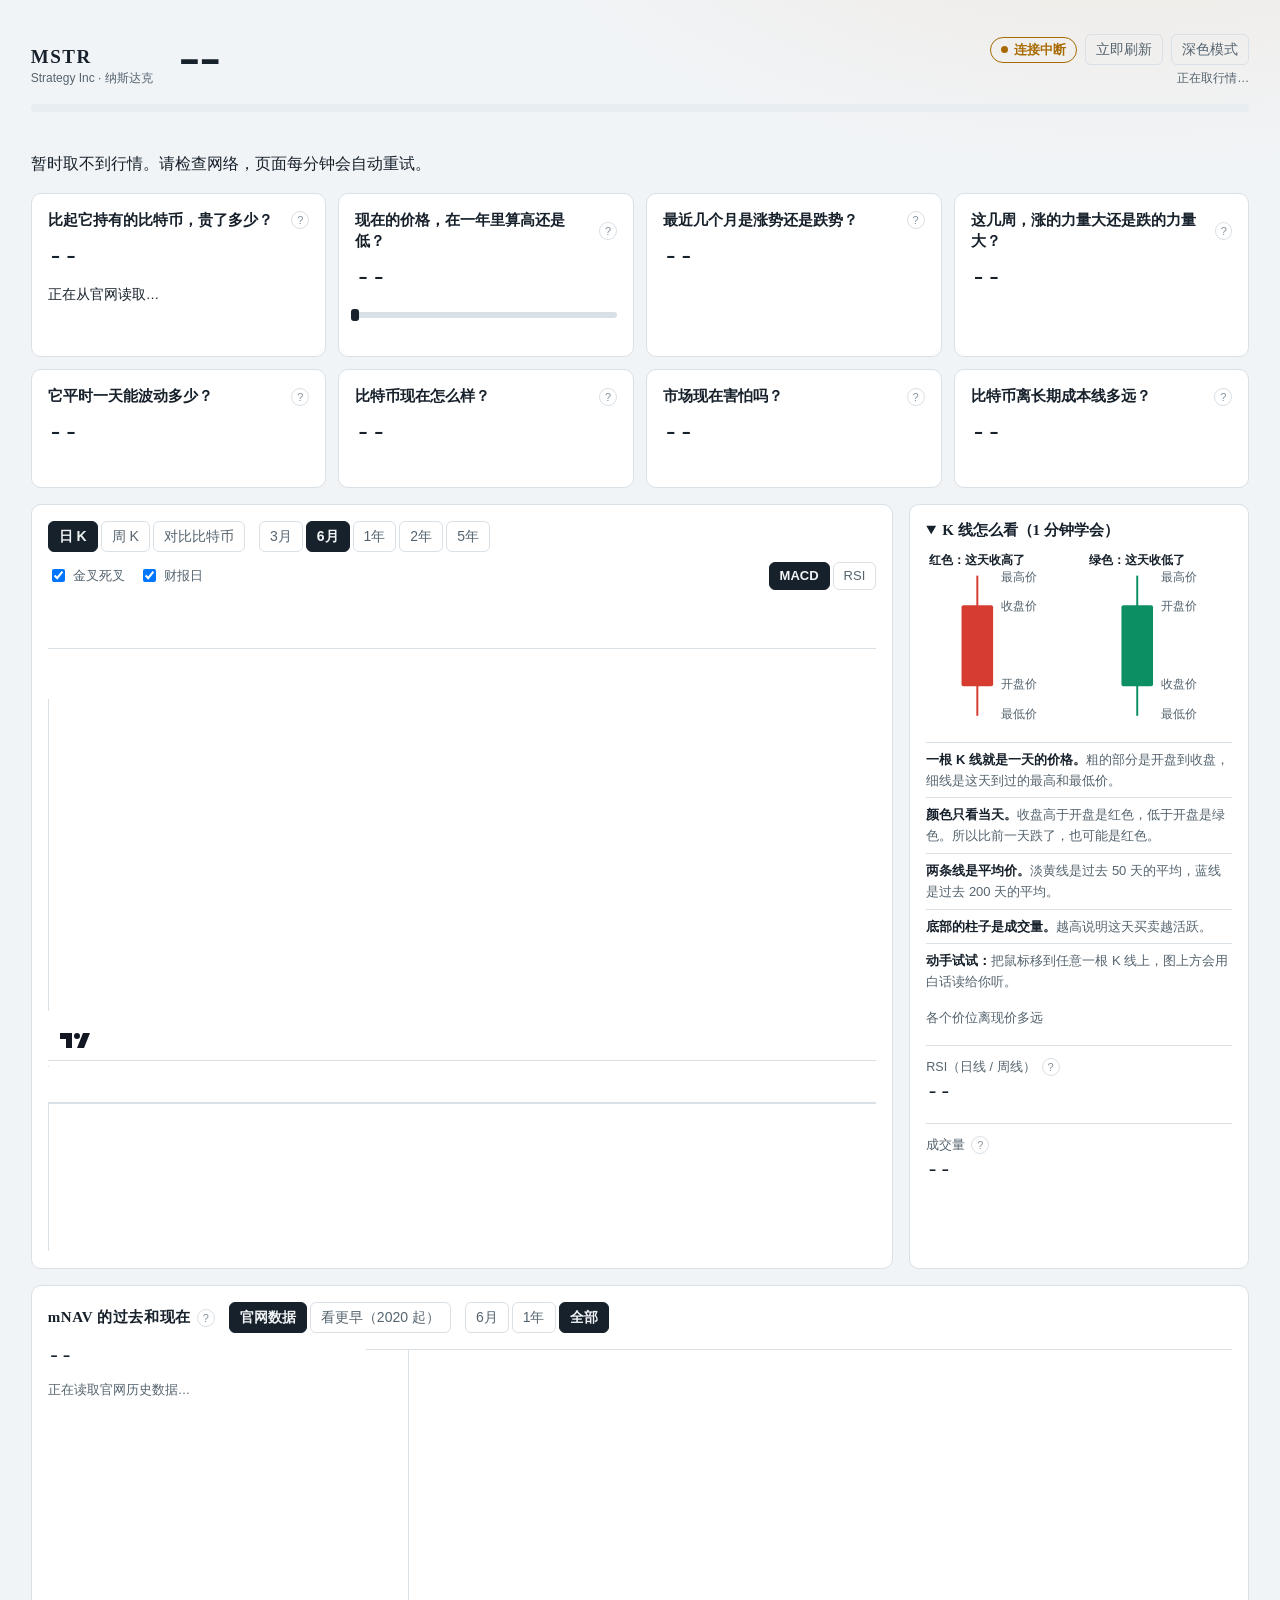
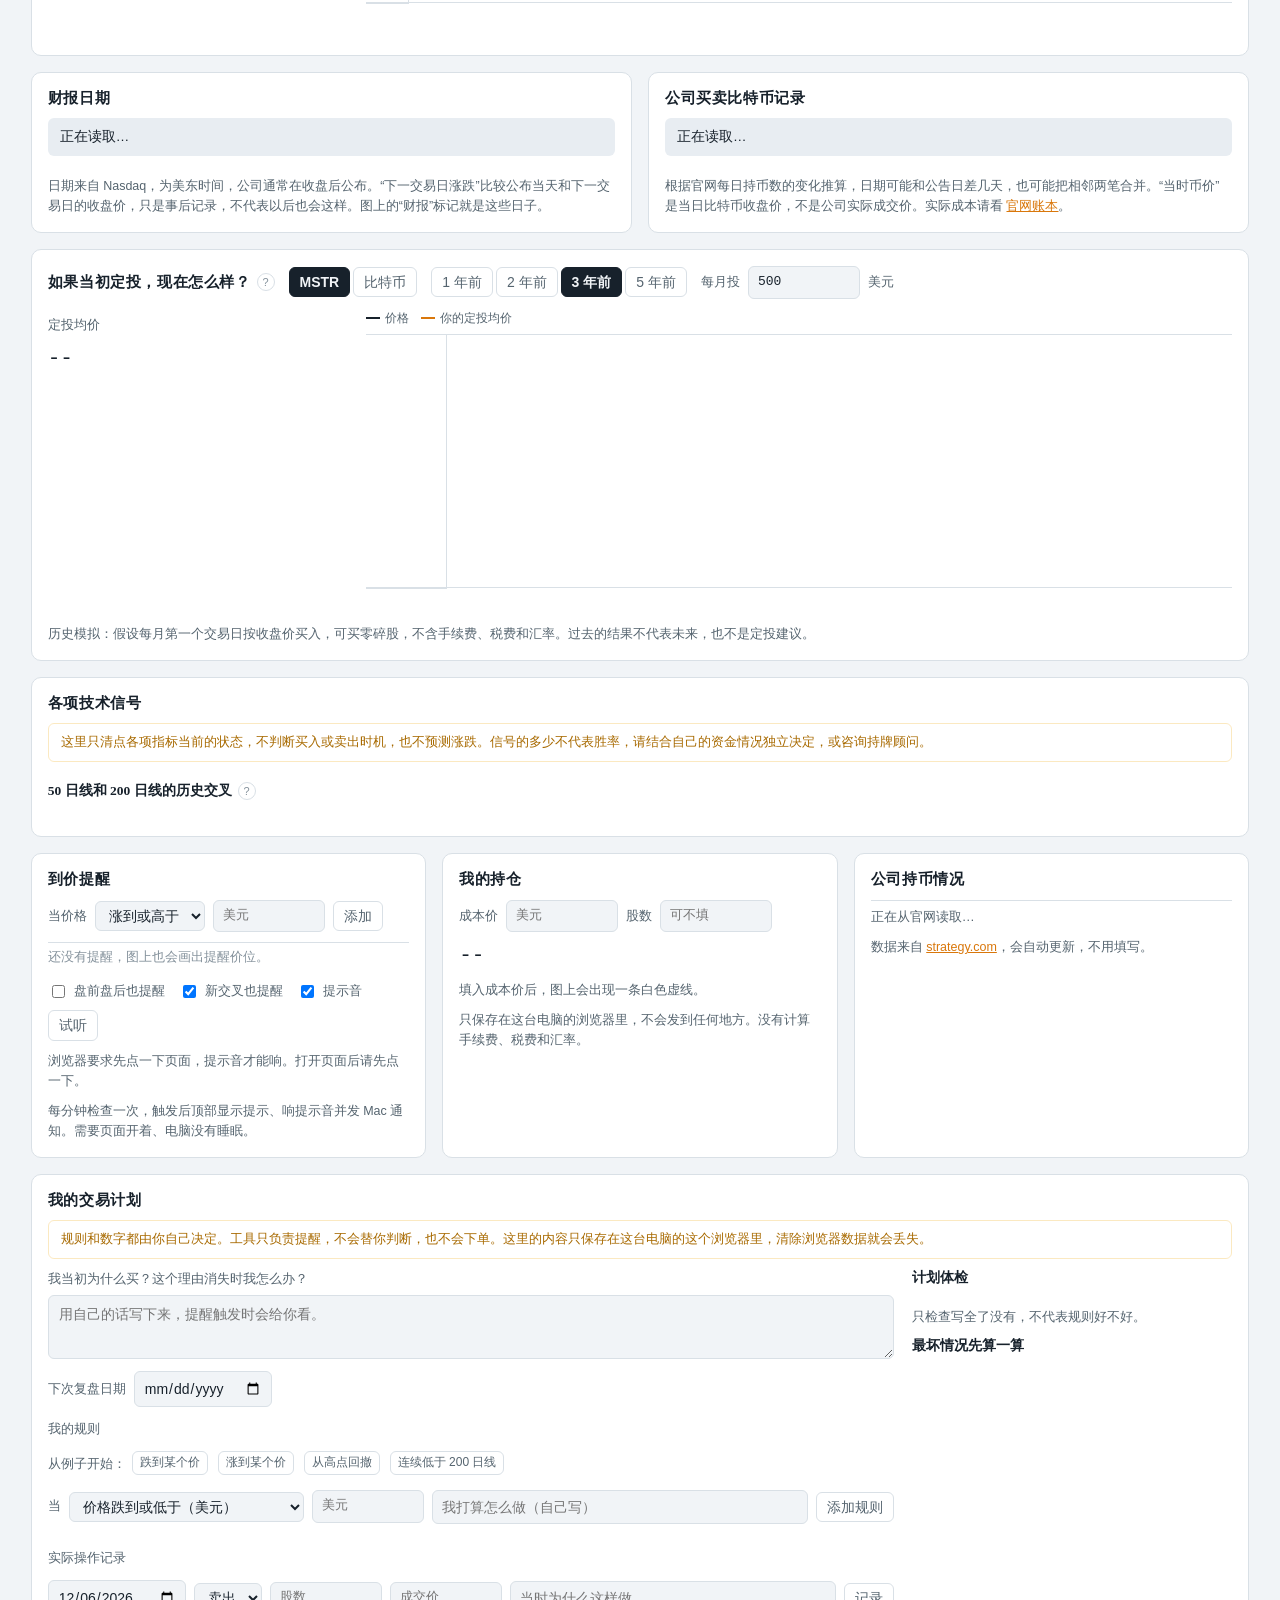
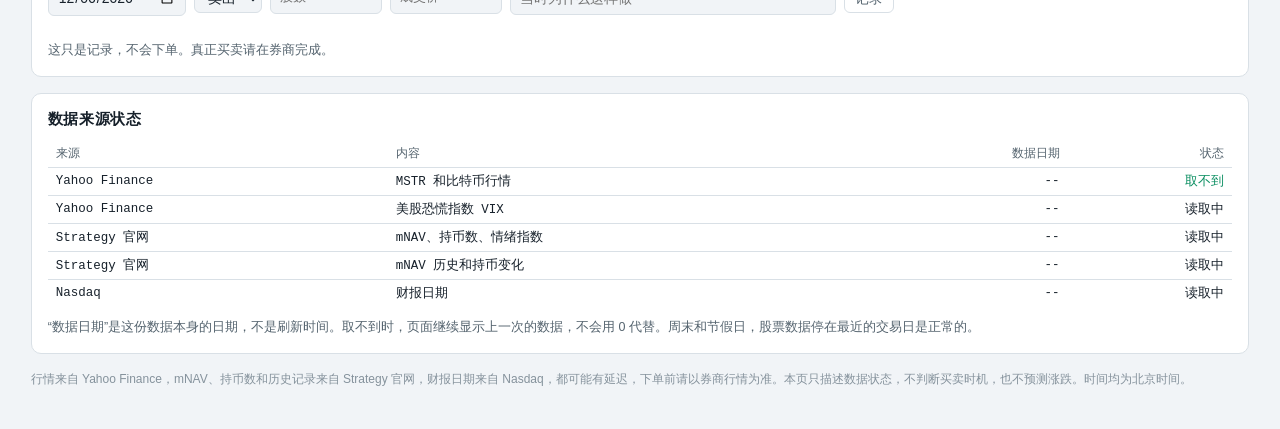
==== commit 8dc0d279: "加入交易计划、mNAV 公式说明和自动测试 - 我的交易计划：自己写规则，到时提醒，可回看规则过去触发的情况 - 比特币联动倍数和数据来源状态 - 行情先显示，官网历史数据到了再补上 - 把计算拆到 " ====
--- a/index.html
+++ b/index.html
@@ -30,7 +30,7 @@
 .off { visibility: hidden; position: absolute; inset: 0; }
 body { margin: 0; color: var(--fg); font: 14px/1.6 var(--sans); background: var(--ink);
   background-image: radial-gradient(900px 420px at 88% -120px, var(--glow), transparent 70%); background-attachment: fixed; }
-.wrap { max-width: 1320px; margin: 0 auto; padding-block: 24px 40px; padding-inline: max(16px, 2.4vw); display: grid; gap: 16px; }
+.wrap { max-width: 1320px; margin: 0 auto; padding-block: 24px 40px; padding-inline: max(16px, 2.4vw); display: grid; grid-template-columns: minmax(0, 1fr); gap: 16px; }
 button { font: inherit; color: var(--muted); background: transparent; border: 1px solid var(--line); border-radius: 6px; padding: 3px 10px; cursor: pointer; transition: color .15s, border-color .15s, background .15s; }
 button:hover { color: var(--fg); border-color: var(--faint); }
 button.on { color: var(--ink); background: var(--fg); border-color: var(--fg); font-weight: 600; }
@@ -144,6 +144,23 @@
 .chips .sp { margin-left: auto; }
 #sub { height: 150px; border-top: 1px solid var(--line); margin-top: 4px; }
 
+/* Trading plan */
+#planWhy { width: 100%; min-height: 64px; resize: vertical; font: inherit; color: var(--fg); background: var(--ink); border: 1px solid var(--line); border-radius: 6px; padding: 7px 10px; }
+.plan-grid { display: grid; grid-template-columns: minmax(0, 1fr) 320px; gap: 18px; align-items: start; }
+@media (max-width: 1040px) { .plan-grid { grid-template-columns: minmax(0, 1fr); } }
+.plan-main { display: grid; gap: 12px; min-width: 0; }
+#ruleNote { flex: 1 1 200px; }
+.check-list li { display: grid; gap: 1px; font: 12.5px/1.5 var(--sans); color: var(--muted); padding: 6px 0 0; }
+.check-list li b { font-weight: 600; color: var(--fg); }
+.check-list li.miss b { color: var(--warn); }
+.rule-row td { white-space: normal; vertical-align: top; text-align: left; font: 13px/1.5 var(--sans); }
+.rule-row.fired td:first-child { color: var(--warn); font-weight: 600; }
+#ruleTable th, #tradeTable th { text-align: left; }
+.back { padding: 8px 12px; font-size: 12.5px; color: var(--muted); background: var(--panel-2); border-radius: 6px; white-space: normal; }
+.back b { color: var(--fg); }
+.row-btn { padding: 1px 7px; font-size: 12px; margin: 0 4px 3px 0; }
+#tmpl { display: flex; flex-wrap: wrap; gap: 6px; align-items: center; font-size: 13px; color: var(--muted); }
+
 /* Technical review */
 .review { display: grid; gap: 14px; }
 .review-head { display: flex; flex-wrap: wrap; align-items: baseline; gap: 4px 14px; }
@@ -173,7 +190,8 @@
 .check { display: inline-flex; align-items: center; gap: 6px; font-size: 13px; color: var(--muted); }
 .row { display: flex; flex-wrap: wrap; align-items: center; gap: 8px 14px; }
 #banner { display: flex; justify-content: space-between; align-items: center; gap: 12px; padding: 10px 14px; border-radius: 8px; color: var(--ink); background: var(--warn); font-weight: 600; }
-#banner button { color: var(--ink); border-color: var(--ink); }
+#banner button { flex: none; color: var(--ink); border-color: var(--ink); }
+#bannerText { min-width: 0; overflow-wrap: anywhere; }
 #banner[hidden] { display: none; }
 footer { font-size: 12px; color: var(--faint); }
 </style>
@@ -222,7 +240,7 @@
       <div class="v" id="qVola">--</div><p class="say" id="qVolaT"></p><p class="small" id="qVolaS"></p>
     </section>
     <section class="panel card q-card">
-      <div class="q-top head"><span class="ask" style="color:var(--fg)">比特币现在怎么样？</span><button class="q" data-term="fear" type="button" aria-label="解释恐惧贪婪指数">?</button></div>
+      <div class="q-top head"><span class="ask" style="color:var(--fg)">比特币现在怎么样？</span><button class="q" data-term="corr" type="button" aria-label="解释变动倍数">?</button></div>
       <div class="v" id="qBtc">--</div><p class="say" id="qBtcT"></p><p class="small" id="qBtcS"></p>
     </section>
     <section class="panel card q-card">
@@ -397,10 +415,65 @@
     </section>
   </div>
 
+  <section class="panel card">
+    <div class="head"><h2 style="color:var(--fg)">我的交易计划</h2></div>
+    <p class="caution">规则和数字都由你自己决定。工具只负责提醒，不会替你判断，也不会下单。这里的内容只保存在这台电脑的这个浏览器里，清除浏览器数据就会丢失。</p>
+    <div class="plan-grid">
+      <div class="plan-main">
+        <div class="card" style="gap:6px"><label for="planWhy" class="head">我当初为什么买？这个理由消失时我怎么办？</label><textarea id="planWhy" placeholder="用自己的话写下来，提醒触发时会给你看。"></textarea></div>
+        <div class="form"><label for="planReview">下次复盘日期</label><input id="planReview" type="date"></div>
+        <div class="head">我的规则</div>
+        <div id="tmpl">从例子开始：<button type="button" class="row-btn" data-t="priceBelow" data-n="例如：先重新看一遍买入理由，再决定是否减仓">跌到某个价</button><button type="button" class="row-btn" data-t="priceAbove" data-n="例如：考虑卖出一部分，并记录下来">涨到某个价</button><button type="button" class="row-btn" data-t="drawdown" data-n="例如：停下来检查仓位是否超出能承受的范围">从高点回撤</button><button type="button" class="row-btn" data-t="belowMa200" data-n="例如：复盘趋势，暂不追加">连续低于 200 日线</button></div>
+        <form class="form" id="ruleForm">
+          <label for="ruleType">当</label>
+          <select id="ruleType">
+            <option value="priceBelow">价格跌到或低于（美元）</option>
+            <option value="priceAbove">价格涨到或高于（美元）</option>
+            <option value="drawdown">从设定后的高点回撤达到（%）</option>
+            <option value="belowMa200">连续低于 200 日线（交易日）</option>
+            <option value="mnavBelow">官网 mNAV 低于或等于（倍）</option>
+            <option value="mnavAbove">官网 mNAV 高于或等于（倍）</option>
+            <option value="date">到了这个日期</option>
+          </select>
+          <input id="ruleValue" type="number" min="0" step="any" required aria-label="规则数值">
+          <input id="ruleNote" type="text" maxlength="200" placeholder="我打算怎么做（自己写）" aria-label="我打算怎么做">
+          <button type="submit">添加规则</button>
+        </form>
+        <div class="table-wrap"><table id="ruleTable"></table></div>
+        <div class="head">实际操作记录</div>
+        <form class="form" id="tradeForm">
+          <input id="tradeDate" type="date" required aria-label="日期">
+          <select id="tradeSide" aria-label="方向"><option value="卖出">卖出</option><option value="买入">买入</option></select>
+          <input id="tradeShares" type="number" min="0" step="any" placeholder="股数" required aria-label="股数">
+          <input id="tradePrice" type="number" min="0" step="0.01" placeholder="成交价" required aria-label="成交价">
+          <input id="tradeNote" type="text" maxlength="120" placeholder="当时为什么这样做" aria-label="原因" style="flex:1 1 160px">
+          <button type="submit">记录</button>
+        </form>
+        <div class="table-wrap"><table id="tradeTable"></table></div>
+        <p class="hint">这只是记录，不会下单。真正买卖请在券商完成。</p>
+      </div>
+      <div class="plan-side card">
+        <div class="head"><h3 style="margin:0;font:700 13.5px var(--song);color:var(--fg)">计划体检</h3></div>
+        <ul class="check-list" id="planCheck"></ul>
+        <p class="hint">只检查写全了没有，不代表规则好不好。</p>
+        <div class="head"><h3 style="margin:0;font:700 13.5px var(--song);color:var(--fg)">最坏情况先算一算</h3></div>
+        <dl class="facts" id="planStress"></dl>
+        <p class="hint" id="planStressNote"></p>
+      </div>
+    </div>
+  </section>
+
+  <section class="panel card">
+    <h2>数据来源状态</h2>
+    <div class="table-wrap"><table id="sourceTable"></table></div>
+    <p class="hint">“数据日期”是这份数据本身的日期，不是刷新时间。取不到时，页面继续显示上一次的数据，不会用 0 代替。周末和节假日，股票数据停在最近的交易日是正常的。</p>
+  </section>
+
   <footer>行情来自 Yahoo Finance，mNAV、持币数和历史记录来自 Strategy 官网，财报日期来自 Nasdaq，都可能有延迟，下单前请以券商行情为准。本页只描述数据状态，不判断买卖时机，也不预测涨跌。时间均为北京时间。</footer>
 </div>
 
 <script src="/lightweight-charts.js"></script>
+<script src="/calc.js"></script>
 <script>
 const $ = id => document.getElementById(id);
 const store = {
@@ -415,83 +488,6 @@
 const hm = t => bj(t, { hour: '2-digit', minute: '2-digit' });
 
 // --- Pure calculations ---
-function sma(values, n) {
-  const out = []; let sum = 0;
-  values.forEach((v, i) => { sum += v; if (i >= n) sum -= values[i - n]; out.push(i >= n - 1 ? sum / n : null); });
-  return out;
-}
-function rsiSeries(closes, n = 14) { // Wilder smoothing
-  const out = closes.map(() => null);
-  if (closes.length <= n) return out;
-  let gain = 0, loss = 0;
-  for (let i = 1; i <= n; i++) { const d = closes[i] - closes[i - 1]; if (d > 0) gain += d; else loss -= d; }
-  gain /= n; loss /= n;
-  const value = () => loss === 0 ? 100 : 100 - 100 / (1 + gain / loss);
-  out[n] = value();
-  for (let i = n + 1; i < closes.length; i++) {
-    const d = closes[i] - closes[i - 1];
-    gain = (gain * (n - 1) + Math.max(d, 0)) / n;
-    loss = (loss * (n - 1) + Math.max(-d, 0)) / n;
-    out[i] = value();
-  }
-  return out;
-}
-const rsi = (closes, n = 14) => rsiSeries(closes, n).at(-1);
-function ema(values, n) { // seeded with the SMA of the first n valid values
-  const out = values.map(() => null), k = 2 / (n + 1), start = values.findIndex(v => v != null);
-  if (start < 0 || values.length < start + n) return out;
-  let prev = values.slice(start, start + n).reduce((s, v) => s + v, 0) / n;
-  out[start + n - 1] = prev;
-  for (let i = start + n; i < values.length; i++) { prev = values[i] * k + prev * (1 - k); out[i] = prev; }
-  return out;
-}
-function macd(closes) {
-  const fast = ema(closes, 12), slow = ema(closes, 26);
-  const line = closes.map((_, i) => fast[i] != null && slow[i] != null ? fast[i] - slow[i] : null);
-  const signal = ema(line, 9);
-  return { line, signal, hist: line.map((v, i) => v != null && signal[i] != null ? v - signal[i] : null) };
-}
-function crossings(a, b, bars) { // gold: a moves above b; dead: a moves below b
-  const out = [];
-  for (let i = 1; i < a.length; i++) {
-    if (a[i] == null || b[i] == null || a[i - 1] == null || b[i - 1] == null) continue;
-    const before = a[i - 1] - b[i - 1], now = a[i] - b[i];
-    if (before <= 0 && now > 0) out.push({ i, time: bars[i].time, type: 'gold' });
-    else if (before >= 0 && now < 0) out.push({ i, time: bars[i].time, type: 'dead' });
-  }
-  return out;
-}
-function correlation(a, b) {
-  const ma = a.reduce((s, x) => s + x, 0) / a.length, mb = b.reduce((s, x) => s + x, 0) / b.length;
-  let ab = 0, aa = 0, bb = 0;
-  a.forEach((x, i) => { ab += (x - ma) * (b[i] - mb); aa += (x - ma) ** 2; bb += (b[i] - mb) ** 2; });
-  return ab / Math.sqrt(aa * bb);
-}
-function toWeekly(bars) { // one bar per Monday-based week, dated by its first trading day
-  const weeks = []; let key = null;
-  for (const b of bars) {
-    const d = new Date(b.time + 'T00:00:00Z');
-    const k = new Date(d.getTime() - ((d.getUTCDay() + 6) % 7) * 864e5).toISOString().slice(0, 10);
-    if (k !== key) { key = k; weeks.push({ ...b }); continue; }
-    const w = weeks.at(-1);
-    w.high = Math.max(w.high, b.high); w.low = Math.min(w.low, b.low); w.close = b.close; w.volume += b.volume;
-  }
-  return weeks;
-}
-function sessionOf(now, p) {
-  if (now < p.pre.start) return { key: 'wait', label: '休市', cls: 'closed' };
-  if (now < p.pre.end) return { key: 'pre', label: '盘前交易', cls: 'ext' };
-  if (now < p.regular.end) return { key: 'regular', label: '交易中', cls: 'live' };
-  if (now < p.post.end) return { key: 'post', label: '盘后交易', cls: 'ext' };
-  return { key: 'done', label: '休市', cls: 'closed' };
-}
-function extendedQuote(session, p, points, close) {
-  const from = session.key === 'pre' ? p.pre.start : (session.key === 'post' || session.key === 'done') ? p.regular.end : null;
-  if (from == null) return null;
-  const last = points.filter(x => x.time >= from).at(-1);
-  if (!last) return null;
-  return { price: last.close, time: last.time, change: (last.close / close - 1) * 100, label: session.key === 'pre' ? '盘前' : '盘后' };
-}
 const countdown = s => s >= 3600 ? `${Math.floor(s / 3600)} 小时 ${Math.floor(s % 3600 / 60)} 分` : `${Math.max(1, Math.ceil(s / 60))} 分钟`;
 
 // --- Data ---
@@ -557,7 +553,7 @@
   requestAnimationFrame(() => { const r = chart.timeScale().getVisibleLogicalRange(); if (r) sub.timeScale().setVisibleLogicalRange(r); });
 }).observe($('sub'));
 
-const S = { sub: 'macd', view: 'day', months: 6, mstr: null, btc: null, intraday: null, session: null, ext: null, price: null, btcPrice: null, drawnKey: null, prevPrice: null, fail: false, loadedAt: 0 };
+const S = { health: {}, sub: 'macd', view: 'day', months: 6, mstr: null, btc: null, intraday: null, session: null, ext: null, price: null, btcPrice: null, drawnKey: null, prevPrice: null, fail: false, loadedAt: 0 };
 const VIEWS = { day: { short: 50, long: 200, name: '日' }, week: { short: 10, long: 40, name: '周' } };
 
 function bounds() {
@@ -736,13 +732,13 @@
     const x = byDate.get(recent[i - 1].time), y = byDate.get(recent[i].time);
     if (x && y) { a.push(recent[i].close / recent[i - 1].close - 1); b.push(y / x - 1); }
   }
-  const c = correlation(a, b);
+  const c = correlation(a, b), bt = beta(a, b);
   const volWord = ratio >= 1.5 ? '成交量放大' : ratio <= 0.7 ? '成交量偏低' : '成交量正常';
   const maWord = d50 >= 0 && d200 >= 0 ? '在两条均线上方' : d50 < 0 && d200 < 0 ? '在两条均线下方' : d50 >= 0 ? '在 50 日线上方、200 日线下方' : '在 50 日线下方、200 日线上方';
   const pos = place < 33 ? '偏低' : place > 67 ? '偏高' : '中段';
   renderPosition();
   renderReview({ price, ma50, ma200, r, rw, ratio, c });
-  renderQuestions({ price, place, hi, lo, d50, d200, ma50, ma200, r, c, closes, ratio, btcChg, rsiWord, volWord, pos });
+  renderQuestions({ price, place, hi, lo, d50, d200, ma50, ma200, r, c, bt, closes, ratio, btcChg, rsiWord, volWord, pos });
 }
 
 // --- Six plain-language questions ---
@@ -776,7 +772,7 @@
   $('qVolaS').textContent = `其中最大的一天波动了 ${Math.max(...moves).toFixed(1)}%。这是过去的数字，以后可能更大。`;
 
   $('qBtc').innerHTML = `${money(S.btcPrice)} <span class="${dirClass(d.btcChg)}" style="font-size:15px">${pct(d.btcChg)}</span>`;
-  const corr = `近 60 个交易日，MSTR 和比特币的${d.c >= 0.6 ? '走势很同步' : d.c >= 0.3 ? '走势有一定同步' : '走势不太同步'}（相关系数 ${d.c.toFixed(2)}）。`;
+  const corr = `近 60 个交易日，比特币涨跌 1%，MSTR 平均约同向变动 ${d.bt.toFixed(1)}%。两者${d.c >= 0.6 ? '走势很同步' : d.c >= 0.3 ? '走势有一定同步' : '走势不太同步'}（相关系数 ${d.c.toFixed(2)}）。`;
   $('qBtcT').textContent = corr;
   const k = S.kpi?.btc;
   $('qBtcS').textContent = k ? `比历史最高价 ${money(k.ath)} 低 ${Math.abs(k.drawdownFromAth).toFixed(1)}%。` : '';
@@ -814,22 +810,6 @@
 }
 
 // --- Dollar-cost averaging simulation ---
-function dcaSim(bars, monthly, years, lastPrice) { // buys at the close of each month's first bar
-  const end = new Date(bars.at(-1).time + 'T00:00:00Z'); end.setUTCFullYear(end.getUTCFullYear() - years);
-  const from = end.toISOString().slice(0, 10), series = [], buys = [];
-  let month = null, units = 0, spent = 0, worst = 0, worstTime = null;
-  for (const b of bars) {
-    if (b.time < from) continue;
-    const m = b.time.slice(0, 7);
-    if (m !== month) { month = m; units += monthly / b.close; spent += monthly; buys.push(b.time); }
-    const avg = spent / units, pl = b.close / avg - 1;
-    if (pl < worst) { worst = pl; worstTime = b.time; }
-    series.push({ time: b.time, price: b.close, avg });
-  }
-  if (!buys.length) return null;
-  const avg = spent / units, value = units * lastPrice;
-  return { from: buys[0], count: buys.length, spent, units, avg, value, pl: value / spent - 1, worst, worstTime, series };
-}
 const dcaChart = LightweightCharts.createChart($('dcaChart'), { ...baseOptions(), layout: { ...baseOptions().layout, attributionLogo: false }, rightPriceScale: { borderColor: css('--line'), minimumWidth: 72 } });
 const dcaPrice = dcaChart.addLineSeries({ lineWidth: 2, color: css('--fg'), priceLineVisible: false, lastValueVisible: true });
 const dcaAvgLine = dcaChart.addLineSeries({ lineWidth: 2, color: css('--btc'), priceLineVisible: false, lastValueVisible: true });
@@ -873,13 +853,6 @@
 mnavMain.createPriceLine({ price: 1, color: css('--faint'), lineWidth: 1, lineStyle: LightweightCharts.LineStyle.Dashed, axisLabelVisible: true, title: '1 倍' });
 const H = { mode: 'official', months: 0, key: null };
 const dateCn = d => d.replaceAll('-', '/');
-function summarize(rows, field) { // rows are newest first, field holds a number on every kept row
-  const vals = rows.filter(r => r[field] != null);
-  if (!vals.length) return null;
-  const hi = vals.reduce((a, b) => b[field] > a[field] ? b : a), lo = vals.reduce((a, b) => b[field] < a[field] ? b : a);
-  const avg = vals.reduce((s, r) => s + r[field], 0) / vals.length, now = vals[0][field];
-  return { now, hi, lo, avg, share: vals.filter(r => r[field] < now).length / vals.length * 100, from: vals.at(-1).date, count: vals.length };
-}
 function renderHistory() {
   const all = S.history; if (!all) return;
   const cut = H.months ? (() => { const d = new Date(all[0].date + 'T00:00:00Z'); d.setUTCMonth(d.getUTCMonth() - H.months); return d.toISOString().slice(0, 10); })() : '';
@@ -890,12 +863,12 @@
   const pick = f => { const s = summarize(rows, f); return s && { ...s, field: f }; };
   if (H.mode === 'official') {
     mnavMain.setData(series('mNav')); mnavSecond.setData(series('mNavEntVal'));
-    $('mnavLegend').innerHTML = `<span><i style="background:var(--btc)"></i>官网 mNAV（2026 年 6 月起）</span><span><i style="background:var(--ma-long)"></i>企业价值算法（2025 年起）</span>`;
+    $('mnavLegend').innerHTML = `<span><i style="background:var(--btc)"></i>现行官网 mNAV（2026 年 6 月起）</span><span><i style="background:var(--ma-long)"></i>企业价值 ÷ 持币价值（2025 年起）</span>`;
     const a = pick('mNav'), b = pick('mNavEntVal'), live = toNum(S.kpi?.btc?.mNav);
     $('mnavNow').textContent = (live > 0 ? live : all.find(r => r.mNav != null).mNav).toFixed(2) + ' 倍';
     $('mnavSay').textContent = b ? `官网 mNAV 现在的数字。另一条企业价值算法现在是 ${b.now.toFixed(2)} 倍，高于这段时间 ${b.share.toFixed(0)}% 的日子。` : '官网 mNAV 现在的数字。';
     $('mnavFacts').innerHTML = (a ? stat('官网', a) : '') + (b ? stat('企业价值', b) : '');
-    $('mnavNote').textContent = '两条线都来自 Strategy 官网，但算法不同，不能直接相减。官网 mNAV 从 2026 年 6 月 15 日才有数据，更早的走势要看蓝线。虚线是 1 倍，低于它表示折价。';
+    $('mnavNote').textContent = '两条线都来自 Strategy 官网，但算法不同，不能直接相减。橙线大致是“股价 ÷ 每股净持币价值”，从 2026 年 6 月 15 日才有数据；蓝线是“企业价值 ÷ 持币价值”，能看到更早的走势。虚线是 1 倍，低于它表示折价。';
   } else {
     mnavMain.setData(series('simple')); mnavSecond.setData([]);
     $('mnavLegend').innerHTML = `<span><i style="background:var(--btc)"></i>市值 ÷ 持币价值（我根据官网数据算的）</span>`;
@@ -964,7 +937,8 @@
   $('qMnavT').textContent = v >= 1
     ? `官网的 mNAV 是 ${v.toFixed(2)} 倍，也就是相对所持比特币价值有约 ${((v - 1) * 100).toFixed(0)}% 的溢价。`
     : `官网的 mNAV 是 ${v.toFixed(2)} 倍，也就是相对所持比特币价值有约 ${((1 - v) * 100).toFixed(0)}% 的折价。`;
-  $('qMnavS').textContent = '大于 1 叫溢价，小于 1 叫折价。' + (ext?.mNav ? `${ext.sessionType === 'Pre-Market' ? '盘前' : '盘后'}约 ${toNum(ext.mNav).toFixed(2)} 倍。` : '');
+  const net = toNum(k.netBtcPerShareUsd);
+  $('qMnavS').textContent = (net > 0 && S.price ? `买一股约 ${money(S.price)}，扣除债务后约对应 ${money(net)} 的比特币。` : '') + '大于 1 叫溢价，小于 1 叫折价。' + (ext?.mNav ? `${ext.sessionType === 'Pre-Market' ? '盘前' : '盘后'}约 ${toNum(ext.mNav).toFixed(2)} 倍。` : '');
   const held = toNum(k.btcHoldings), bn = millions => (millions / 100).toFixed(0) + ' 亿美元';
   const rows = [
     ['持有比特币', held.toLocaleString('en-US') + ' 枚'],
@@ -1057,7 +1031,7 @@
 }
 for (const id of ['cost', 'qty']) $(id).value = store.get(id, '');
 const saveInputs = ids => ids.forEach(id => store.set(id, $(id).value));
-$('posForm').addEventListener('input', () => { saveInputs(['cost', 'qty']); if (S.mstr) renderReadout(); else renderPosition(); });
+$('posForm').addEventListener('input', () => { saveInputs(['cost', 'qty']); if (S.mstr) { renderReadout(); renderCheckup(); } else renderPosition(); });
 $('posForm').addEventListener('submit', e => e.preventDefault());
 
 // --- Sound ---
@@ -1145,8 +1119,8 @@
   rsi: '衡量最近 14 根 K 线上涨和下跌的相对力度，范围 0 到 100。日线看 14 天，周线看 14 周。常用 70 和 30 作为参考线，强势股可能长期停在高位，不能单独用来判断买卖。',
   cross: '短期均线上穿长期均线叫金叉，下穿叫死叉。均线是过去价格的平均，所以交叉总是滞后的，价格来回震荡时还会反复出现。',
   vol: '成交量是一天内成交的股数。放大说明这天比平时更活跃，常常伴随重要消息，但不能说明方向。',
-  corr: '相关系数衡量两者日涨跌的同步程度，1 表示完全同向，0 表示没有明显关系，-1 表示完全反向。过去的联动不保证以后也一样。',
-  mnav: 'MSTR 这家公司的主要资产是比特币。mNAV 把公司的价值和它所持比特币的价值相比。比如 1.10 倍，大致表示这份比特币被市场多算了 10%。大于 1 叫溢价，小于 1 叫折价。这里的数字直接取自 Strategy 官网，官网有两种算法，我没有查到官网对主指标的完整公式。',
+  corr: '第一个数字是过去 60 个交易日的平均变动倍数，专业叫 Beta。比如 1.5 表示比特币涨 1% 时，MSTR 平均约涨 1.5%，跌的时候也一样。这是平均值，单日可能差很多，这个倍数也会随时间变化。相关系数看的是两者同步的程度，1 表示完全同向。',
+  mnav: 'MSTR 这家公司的主要资产是比特币。mNAV 就是看这份比特币被市场卖得贵还是便宜。现行算法大致是：股价 ÷ 每股对应的净持币价值（已扣除债务）。比如 1.10 倍，大致相当于花 1.10 美元买到价值 1 美元的比特币。大于 1 叫溢价，小于 1 叫折价。数字直接取自 Strategy 官网。官网页面上我没有查到完整公式，这个算法说法来自第三方开源项目，我用官网的盘前数字核对过是吻合的。',
 };
 document.addEventListener('click', e => {
   const btn = e.target.closest('.q'); if (!btn) return;
@@ -1155,6 +1129,154 @@
   const p = document.createElement('p'); p.className = 'explain'; p.textContent = TERMS[btn.dataset.term];
   btn.closest('.head').after(p);
 });
+
+// --- Trading plan: the viewer's own rules, kept in this browser ---
+const RULES = {
+  priceBelow: { label: v => `价格跌到或低于 ${money(Number(v))}` },
+  priceAbove: { label: v => `价格涨到或高于 ${money(Number(v))}` },
+  drawdown: { label: v => `从设定后的高点回撤 ${v}%` },
+  belowMa200: { label: v => `连续 ${v} 个交易日收盘低于 200 日线` },
+  mnavBelow: { label: v => `官网 mNAV 低于或等于 ${Number(v).toFixed(2)} 倍` },
+  mnavAbove: { label: v => `官网 mNAV 高于或等于 ${Number(v).toFixed(2)} 倍` },
+  date: { label: v => `到了 ${dateCn(v)}` },
+};
+const plan = { why: '', review: '', rules: [], trades: [], reviewFired: '', ...store.get('plan', {}) };
+const savePlan = () => store.set('plan', plan);
+const bjToday = () => new Date(Date.now() + 8 * 36e5).toISOString().slice(0, 10);
+const escapeHtml = s => String(s ?? '').replace(/[&<>"']/g, c => ({ '&': '&amp;', '<': '&lt;', '>': '&gt;', '"': '&quot;', "'": '&#39;' }[c]));
+function ruleContext() {
+  // 判断用已走完的 K 线：盘中那根还没收盘，不算数
+  const bars = S.session?.key === 'regular' ? S.mstr.bars.slice(0, -1) : S.mstr.bars;
+  const live = toNum(S.kpi?.btc?.mNav);
+  return { price: S.price, bars, mnav: live > 0 ? live : null, today: bjToday() };
+}
+function ruleDistance(rule) {
+  const v = Number(rule.value), p = S.price;
+  if (!p) return '';
+  if (rule.type === 'priceBelow' || rule.type === 'priceAbove') return `离现价 ${pct((v / p - 1) * 100)}`;
+  if (rule.type === 'mnavBelow' || rule.type === 'mnavAbove') { const m = toNum(S.kpi?.btc?.mNav); return m > 0 ? `现在 ${m.toFixed(2)} 倍` : ''; }
+  if (rule.type === 'drawdown') {
+    const seen = S.mstr.bars.filter(b => b.time >= rule.created).map(b => b.close), peak = Math.max(p, ...seen);
+    return `高点 ${money(peak)}，现在回撤 ${Math.abs((p / peak - 1) * 100).toFixed(1)}%`;
+  }
+  return '';
+}
+function renderPlan() {
+  $('planWhy').value = document.activeElement === $('planWhy') ? $('planWhy').value : plan.why;
+  $('planReview').value = plan.review || '';
+  const body = plan.rules.map(r => {
+    const tested = r.showBack ? backtestRule(r, S.mstr?.bars || [], S.history || []) : null;
+    const backRow = !r.showBack ? '' : `<tr><td colspan="4"><div class="back">${backText(tested)}</div></td></tr>`;
+    return `<tr class="rule-row ${r.firedAt ? 'fired' : ''}"><td>${r.firedAt ? '已触发 ' + dateCn(r.firedAt) : '等待中'}</td><td><b>${escapeHtml(RULES[r.type].label(r.value))}</b><br>${escapeHtml(ruleDistance(r))}</td><td>${escapeHtml(r.note) || '<span style="color:var(--warn)">还没写</span>'}</td><td>${r.type === 'date' ? '' : `<button type="button" class="row-btn" data-act="back" data-id="${r.id}">${r.showBack ? '收起' : '回看过去'}</button>`}${r.firedAt ? `<button type="button" class="row-btn" data-act="rearm" data-id="${r.id}">重新启用</button>` : ''}<button type="button" class="row-btn" data-act="del" data-id="${r.id}">移除</button></td></tr>${backRow}`;
+  }).join('');
+  $('ruleTable').innerHTML = plan.rules.length ? `<tr><th>状态</th><th>条件</th><th>我打算</th><th>操作</th></tr>${body}` : '<tr><td class="note" style="text-align:left;white-space:normal">还没有规则。可以点上面的例子，填上你自己的数字。</td></tr>';
+  $('tradeTable').innerHTML = plan.trades.length ? '<tr><th>日期</th><th>方向</th><th>股数</th><th>成交价</th><th>原因</th><th></th></tr>' + plan.trades.map(x => `<tr><td style="text-align:left">${dateCn(x.date)}</td><td style="text-align:left">${escapeHtml(x.side)}</td><td style="text-align:left">${x.shares}</td><td style="text-align:left">${money(x.price)}</td><td style="text-align:left;white-space:normal">${escapeHtml(x.note)}</td><td><button type="button" class="row-btn" data-trade="${x.id}">移除</button></td></tr>`).join('') : '';
+  renderCheckup();
+}
+function backText(r) {
+  if (!r) return '没有可回看的数据。';
+  const fmt = v => v == null ? '未满' : pct(v);
+  const head = `从 ${dateCn(r.from)} 到现在（${r.days} 个交易日，按收盘价），这条规则触发过 <b>${r.events.length}</b> 次。`;
+  if (!r.events.length) return head + '没有触发过，不代表以后不会。';
+  const list = r.events.slice(-6).reverse().map(e => `${dateCn(e.date)}（${money(e.close)}）：之后 20 日 ${fmt(e.after20)}，60 日 ${fmt(e.after60)}`).join('<br>');
+  return `${head}${r.events.length > 6 ? '下面是最近 6 次：' : ''}<br>${list}<br>只是记录过去的走势，次数这么少不能说明规则有效，也别为了让这些数字好看而反复改规则。`;
+}
+function renderCheckup() {
+  const closes = S.mstr?.bars.slice(-61).map(b => b.close) || [];
+  const moves = closes.slice(1).map((v, i) => Math.abs(v / closes[i] - 1) * 100);
+  const move = moves.length ? moves.reduce((s, v) => s + v, 0) / moves.length : 0;
+  $('planCheck').innerHTML = planCheckup(plan, move, S.price || 0).map(c => `<li class="${c.ok ? '' : 'miss'}"><b>${c.ok ? '✓' : '○'} ${c.text}</b>${c.ok ? '' : c.tip}</li>`).join('');
+  if (!S.mstr) return;
+  const cost = Number($('cost').value), qty = Number($('qty').value), value = qty > 0 ? qty * S.price : 10000, worst = maxDrawdown(S.mstr.bars);
+  const row = (a, b) => `<div><dt>${a}</dt><dd>${b}</dd></div>`, usd = n => '$' + Math.round(n).toLocaleString('en-US');
+  const scene = p => row(`如果从现价跌 ${p}%`, `账面少 ${usd(value * p / 100)}`);
+  const costRow = cost > 0 && qty > 0 ? row('相对我的成本', S.price >= cost ? `现价已高于成本 ${((S.price / cost - 1) * 100).toFixed(1)}%` : `要涨 ${((cost / S.price - 1) * 100).toFixed(1)}% 才回本`) : '';
+  $('planStress').innerHTML = row(qty > 0 ? '我的持仓现值' : '假设持仓', usd(value)) + scene(30) + scene(50) + scene(70) + costRow + row('过去 5 年最大跌幅', `${worst.pct.toFixed(1)}%`);
+  $('planStressNote').textContent = `最大跌幅发生在 ${dateCn(worst.from)} 到 ${dateCn(worst.to)}。${qty > 0 ? '' : '在“我的持仓”填入股数，会按你的持仓计算。'}以后可能跌得更多。亏损越大，回本越难：跌 50% 要涨 100% 才回本。`;
+}
+function checkPlan() {
+  if (!S.price || S.fail) return; // 数据有问题时不触发，避免误报
+  const ctx = ruleContext(), fired = [];
+  for (const r of plan.rules) {
+    if (r.firedAt || !evalRule(r, ctx)) continue;
+    r.firedAt = ctx.today;
+    fired.push(`${RULES[r.type].label(r.value)}。你的打算：${r.note || '还没写'}`);
+  }
+  if (plan.review && ctx.today >= plan.review && plan.reviewFired !== plan.review) {
+    plan.reviewFired = plan.review;
+    fired.push('到了你定的复盘日期，看一遍计划吧');
+  }
+  if (!fired.length) return;
+  savePlan();
+  const message = '交易计划：' + fired.join('；') + (plan.why ? `。当初的理由：${plan.why}` : '');
+  $('bannerText').textContent = '提醒：' + message; $('banner').hidden = false;
+  chime();
+  fetch('/api/notify', { method: 'POST', headers: { 'Content-Type': 'application/json' }, body: JSON.stringify({ message }) }).catch(() => {});
+}
+function setRuleInput() {
+  const type = $('ruleType').value, input = $('ruleValue');
+  input.type = type === 'date' ? 'date' : 'number';
+  input.step = type === 'belowMa200' ? '1' : 'any';
+  input.min = type === 'belowMa200' ? '1' : type === 'date' ? '' : '0.01';
+  if (type === 'drawdown') input.max = '99'; else input.removeAttribute('max');
+  input.value = '';
+  input.placeholder = { priceBelow: '美元', priceAbove: '美元', drawdown: '%', belowMa200: '天数', mnavBelow: '倍', mnavAbove: '倍' }[type] || '';
+}
+$('ruleType').addEventListener('change', setRuleInput);
+setRuleInput();
+$('tmpl').addEventListener('click', e => {
+  const t = e.target.dataset.t; if (!t) return;
+  $('ruleType').value = t; setRuleInput();
+  $('ruleNote').placeholder = e.target.dataset.n;
+  $('ruleValue').focus();
+});
+$('ruleForm').addEventListener('submit', e => {
+  e.preventDefault();
+  plan.rules.push({ id: String(Date.now()), type: $('ruleType').value, value: $('ruleValue').value, note: $('ruleNote').value.trim(), created: bjToday() });
+  $('ruleValue').value = ''; $('ruleNote').value = ''; $('ruleNote').placeholder = '我打算怎么做（自己写）';
+  savePlan(); renderPlan(); checkPlan(); renderPlan();
+});
+$('ruleTable').addEventListener('click', e => {
+  const id = e.target.dataset.id, act = e.target.dataset.act; if (!id) return;
+  const r = plan.rules.find(x => x.id === id); if (!r) return;
+  if (act === 'del') plan.rules = plan.rules.filter(x => x.id !== id);
+  if (act === 'rearm') r.firedAt = null;
+  if (act === 'back') r.showBack = !r.showBack;
+  savePlan(); renderPlan();
+});
+$('planWhy').addEventListener('input', () => { plan.why = $('planWhy').value; savePlan(); renderCheckup(); });
+$('planReview').addEventListener('change', () => { plan.review = $('planReview').value; savePlan(); renderCheckup(); });
+$('tradeDate').value = bjToday();
+$('tradeForm').addEventListener('submit', e => {
+  e.preventDefault();
+  plan.trades.unshift({ id: String(Date.now()), date: $('tradeDate').value, side: $('tradeSide').value, shares: Number($('tradeShares').value), price: Number($('tradePrice').value), note: $('tradeNote').value.trim() });
+  for (const id of ['tradeShares', 'tradePrice', 'tradeNote']) $(id).value = '';
+  savePlan(); renderPlan();
+});
+$('tradeTable').addEventListener('click', e => {
+  const id = e.target.dataset.trade; if (!id) return;
+  plan.trades = plan.trades.filter(x => x.id !== id); savePlan(); renderPlan();
+});
+
+// --- Source health ---
+const SOURCES = [
+  ['yahoo', 'Yahoo Finance', 'MSTR 和比特币行情', () => S.mstr && bj(S.mstr.meta.regularMarketTime, { month: '2-digit', day: '2-digit', hour: '2-digit', minute: '2-digit' }), 5],
+  ['vix', 'Yahoo Finance', '美股恐慌指数 VIX', () => S.vix && bj(S.vix.meta.regularMarketTime, { month: '2-digit', day: '2-digit', hour: '2-digit', minute: '2-digit' }), 5],
+  ['kpi', 'Strategy 官网', 'mNAV、持币数、情绪指数', () => S.kpi?.mstr?.timeStamp, null],
+  ['history', 'Strategy 官网', 'mNAV 历史和持币变化', () => S.history?.[0]?.date, 5],
+  ['earn', 'Nasdaq', '财报日期', () => S.earn?.[0]?.date, null],
+];
+function dayAge(key) {
+  const t = key === 'yahoo' ? S.mstr?.meta.regularMarketTime * 1000 : key === 'vix' ? S.vix?.meta.regularMarketTime * 1000 : key === 'history' && S.history ? Date.parse(S.history[0].date) : null;
+  return t ? (Date.now() - t) / 864e5 : null;
+}
+function renderSources() {
+  $('sourceTable').innerHTML = '<tr><th>来源</th><th>内容</th><th>数据日期</th><th>状态</th></tr>' + SOURCES.map(([key, name, what, date, limit]) => {
+    const state = S.health[key], age = dayAge(key), old = limit && age != null && age > limit;
+    const [word, cls] = state === false ? [date() ? '取不到，显示上次数据' : '取不到', 'down'] : state == null ? ['读取中', ''] : old ? ['可能过期', 'down'] : ['正常', ''];
+    return `<tr><td>${name}</td><td>${what}</td><td>${date() || '--'}</td><td class="${cls}">${word}</td></tr>`;
+  }).join('');
+}
 
 // --- Refresh loop ---
 async function refresh() {
@@ -1165,18 +1287,22 @@
     S.price = S.mstr.meta.regularMarketPrice; S.btcPrice = S.btc.meta.regularMarketPrice;
     S.session = sessionOf(Date.now() / 1000, S.intraday.periods);
     S.ext = extendedQuote(S.session, S.intraday.periods, S.intraday.points, S.price);
-    S.fail = false; S.loadedAt = Date.now();
+    S.fail = false; S.loadedAt = Date.now(); S.health.yahoo = true;
     if (firstLoad) S.rangeUnset = true;
+    // 行情先显示；官网历史数据第一次要等十几秒，到了再补上
+    const showAll = () => { renderBand(); renderHeader(); draw(false); renderReadout(); renderStatus(); renderSources(); checkAlerts(); checkPlan(); renderPlan(); window.renderExtras?.(); };
+    showAll();
     // 官网数据和行情分开取：官网取不到时，其他功能照常
     const [km, kb, vx, hs, er] = await Promise.allSettled([getJson('/api/strategy/mstr'), getJson('/api/strategy/btc'), getJson('/api/chart?symbol=' + encodeURIComponent('^VIX')), getJson('/api/strategy/history'), getJson('/api/earnings')]);
     S.tried = true;
+    S.health.vix = vx.status === 'fulfilled'; S.health.history = hs.status === 'fulfilled'; S.health.earn = er.status === 'fulfilled'; S.health.kpi = km.status === 'fulfilled' && kb.status === 'fulfilled';
     if (hs.status === 'fulfilled') S.history = hs.value;
     if (er.status === 'fulfilled') S.earn = er.value.map(e => { const [mo, d, y] = e.dateReported.split('/'); return { ...e, date: `${y}-${mo.padStart(2, '0')}-${d.padStart(2, '0')}` }; });
     if (vx.status === 'fulfilled') S.vix = parseDaily(vx.value);
     S.kpi = { tried: true, mstr: km.status === 'fulfilled' ? km.value[0] : S.kpi?.mstr, btc: kb.status === 'fulfilled' ? kb.value.results : S.kpi?.btc };
-    renderBand(); renderHeader(); draw(false); renderReadout(); renderStatus(); checkAlerts();
+    showAll();
   } catch (err) {
-    S.fail = true; renderStatus();
+    S.fail = true; S.health.yahoo = false; renderStatus(); renderSources();
     if (!S.mstr) { $('sentence').textContent = '暂时取不到行情。请检查网络，页面每分钟会自动重试。'; $('chip').className = 'bad'; $('chip').textContent = '连接中断'; }
   }
 }
@@ -1188,5 +1314,6 @@
 setInterval(refresh, 60000);
 setInterval(() => { renderBand(); renderStatus(); }, 5000);
 </script>
+<script src="/extras.js"></script>
 </body>
 </html>
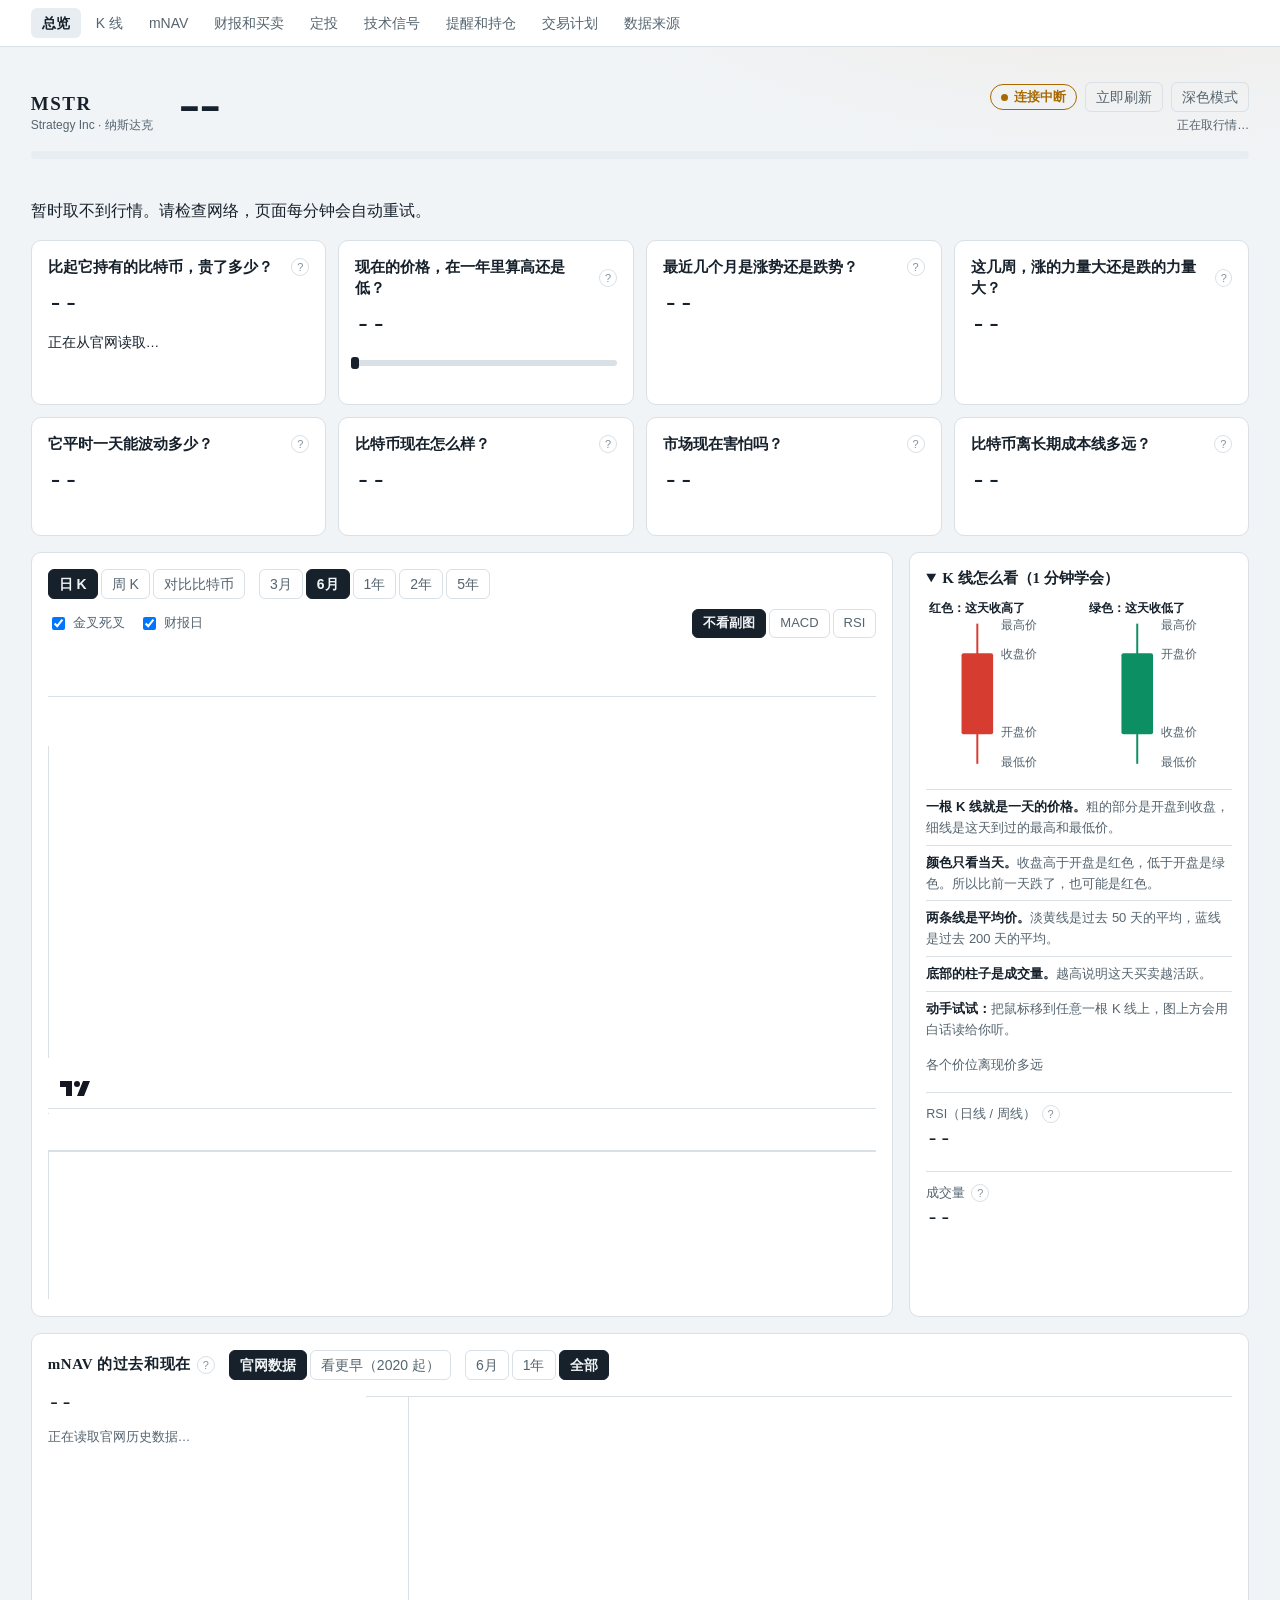
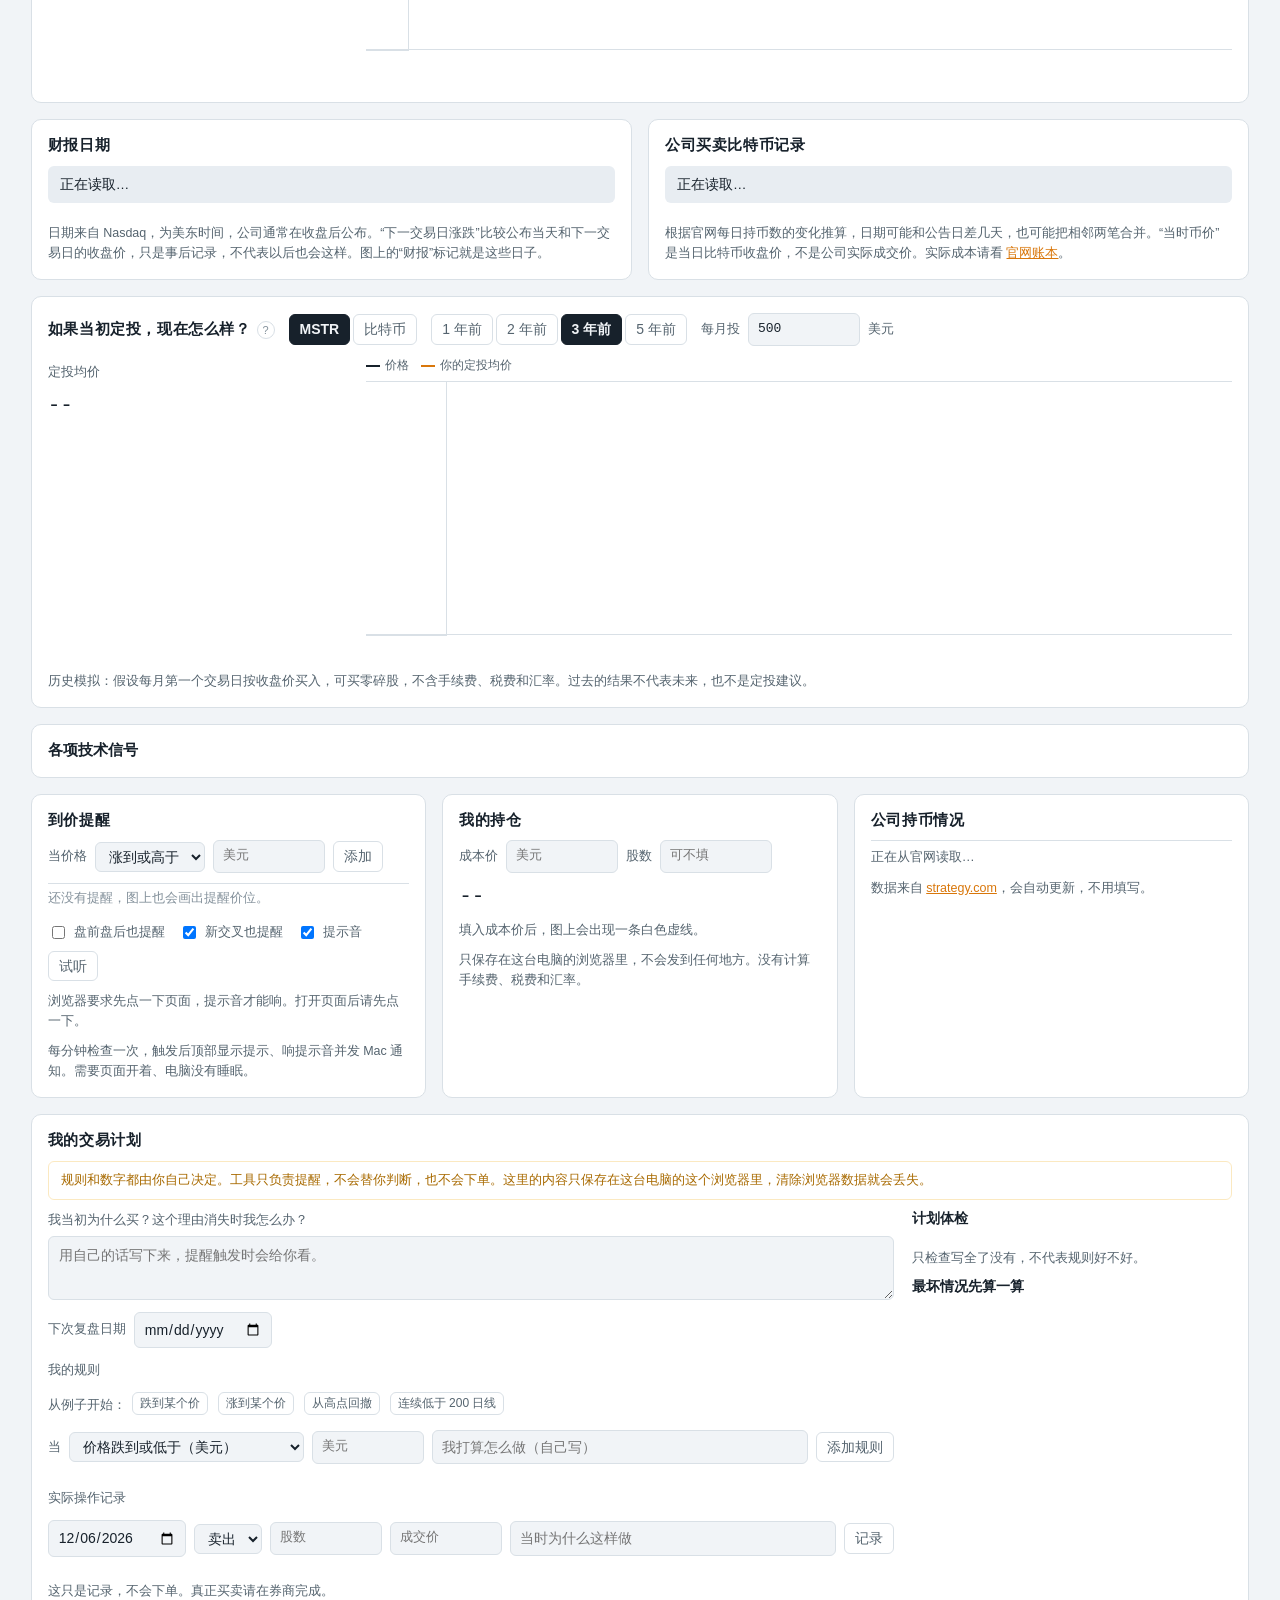
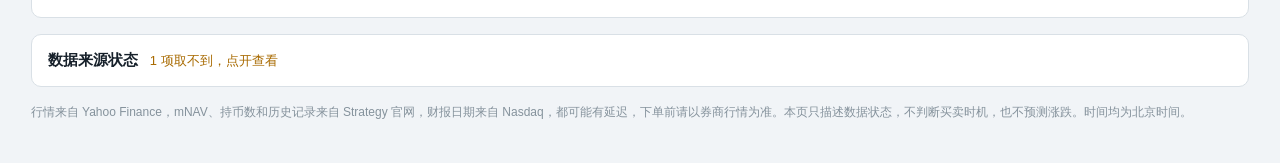
==== commit 3aa1cec5: "加入顶部导航，并折叠不常看的内容 - 技术信号和数据来源默认折叠 - MACD 和 RSI 副图默认关闭  Co-Authored-By: Claude Opus 5.5 <noreply@anthr" ====
--- a/index.html
+++ b/index.html
@@ -161,6 +161,15 @@
 .row-btn { padding: 1px 7px; font-size: 12px; margin: 0 4px 3px 0; }
 #tmpl { display: flex; flex-wrap: wrap; gap: 6px; align-items: center; font-size: 13px; color: var(--muted); }
 
+/* Top navigation */
+#topNav { position: sticky; top: 0; z-index: 20; display: flex; gap: 4px; overflow-x: auto; padding: 8px max(16px, 2.4vw); background: var(--panel); border-bottom: 1px solid var(--line); }
+#topNav button { flex: none; border-color: transparent; }
+#topNav button.on { color: var(--fg); background: var(--panel-2); border-color: transparent; }
+.fold > summary { display: flex; flex-wrap: wrap; align-items: baseline; gap: 4px 12px; cursor: pointer; font: 700 15px/1.3 var(--song); }
+.fold[open] > summary { margin-bottom: 12px; }
+.fold > summary span { font: 500 13px var(--sans); color: var(--muted); }
+.fold .review-body { display: grid; gap: 14px; }
+
 /* Technical review */
 .review { display: grid; gap: 14px; }
 .review-head { display: flex; flex-wrap: wrap; align-items: baseline; gap: 4px 14px; }
@@ -197,6 +206,7 @@
 </style>
 </head>
 <body>
+<nav id="topNav" aria-label="页面导航"></nav>
 <div class="wrap">
   <header class="hero">
     <div class="who"><b>MSTR</b><span>Strategy Inc · 纳斯达克</span></div>
@@ -267,7 +277,7 @@
       <div class="chips" id="chips">
         <label><input id="showCross" type="checkbox" checked> 金叉死叉</label>
         <label><input id="showEarn" type="checkbox" checked> 财报日</label>
-        <div class="seg sp" id="subs"><button data-sub="macd" class="on" type="button">MACD</button><button data-sub="rsi" type="button">RSI</button></div>
+        <div class="seg sp" id="subs"><button data-sub="off" class="on" type="button">不看副图</button><button data-sub="macd" type="button">MACD</button><button data-sub="rsi" type="button">RSI</button></div>
       </div>
       <div id="ohlc"></div>
       <div class="stage">
@@ -364,10 +374,8 @@
   </section>
 
   <section class="panel review card">
-    <div class="review-head">
-      <div class="head"><h2 style="color:var(--fg)">各项技术信号</h2></div>
-      <span id="tally"></span>
-    </div>
+    <details class="fold" id="reviewBox"><summary>各项技术信号 <span id="tally"></span></summary>
+    <div class="review-body">
     <p class="caution">这里只清点各项指标当前的状态，不判断买入或卖出时机，也不预测涨跌。信号的多少不代表胜率，请结合自己的资金情况独立决定，或咨询持牌顾问。</p>
     <ul class="signals" id="signals"></ul>
     <div class="card">
@@ -375,6 +383,7 @@
       <div class="table-wrap"><table id="crossTable"></table></div>
       <p class="hint" id="crossNote"></p>
     </div>
+    </div></details>
   </section>
 
   <div class="bottom">
@@ -464,9 +473,10 @@
   </section>
 
   <section class="panel card">
-    <h2>数据来源状态</h2>
+    <details class="fold" id="sourceBox"><summary>数据来源状态 <span id="sourceBrief"></span></summary>
     <div class="table-wrap"><table id="sourceTable"></table></div>
     <p class="hint">“数据日期”是这份数据本身的日期，不是刷新时间。取不到时，页面继续显示上一次的数据，不会用 0 代替。周末和节假日，股票数据停在最近的交易日是正常的。</p>
+    </details>
   </section>
 
   <footer>行情来自 Yahoo Finance，mNAV、持币数和历史记录来自 Strategy 官网，财报日期来自 Nasdaq，都可能有延迟，下单前请以券商行情为准。本页只描述数据状态，不判断买卖时机，也不预测涨跌。时间均为北京时间。</footer>
@@ -553,7 +563,7 @@
   requestAnimationFrame(() => { const r = chart.timeScale().getVisibleLogicalRange(); if (r) sub.timeScale().setVisibleLogicalRange(r); });
 }).observe($('sub'));
 
-const S = { health: {}, sub: 'macd', view: 'day', months: 6, mstr: null, btc: null, intraday: null, session: null, ext: null, price: null, btcPrice: null, drawnKey: null, prevPrice: null, fail: false, loadedAt: 0 };
+const S = { health: {}, sub: 'off', view: 'day', months: 6, mstr: null, btc: null, intraday: null, session: null, ext: null, price: null, btcPrice: null, drawnKey: null, prevPrice: null, fail: false, loadedAt: 0 };
 const VIEWS = { day: { short: 50, long: 200, name: '日' }, week: { short: 10, long: 40, name: '周' } };
 
 function bounds() {
@@ -577,7 +587,7 @@
   const compare = S.view === 'compare';
   // 隐藏的图表保留尺寸，切换时才能正常绘制
   $('chart').classList.toggle('off', compare); $('compare').classList.toggle('off', !compare);
-  $('ohlc').hidden = compare; $('cmpNote').hidden = !compare; $('chips').hidden = compare; $('sub').hidden = compare; $('subNote').hidden = compare;
+  $('ohlc').hidden = compare; $('cmpNote').hidden = !compare; $('chips').hidden = compare; $('sub').hidden = compare || S.sub === 'off'; $('subNote').hidden = compare || S.sub === 'off';
   if (compare) return drawCompare();
   const bars = currentBars(), last = bars.at(-1), key = [S.view, bars.length, last.close, last.volume].join();
   if (key !== S.drawnKey) {
@@ -606,7 +616,8 @@
   applySub();
 }
 function applySub() {
-  const isMacd = S.sub === 'macd';
+  const isMacd = S.sub === 'macd', off = S.sub === 'off';
+  $('sub').hidden = off || S.view === 'compare'; $('subNote').hidden = off || S.view === 'compare';
   $('subNote').textContent = isMacd
     ? 'MACD 看短期和中期动能的差距：白线在橙线上方，说明短期动能强于中期；红绿柱是两者的差。它是滞后的，也会反复交叉。'
     : 'RSI 看近期涨跌力量，0 到 100，虚线是常用参考线 70 和 30。周 K 下显示的是周线 RSI。';
@@ -1271,12 +1282,40 @@
   return t ? (Date.now() - t) / 864e5 : null;
 }
 function renderSources() {
+  const bad = SOURCES.filter(([key]) => S.health[key] === false).length;
+  $('sourceBrief').textContent = bad ? `${bad} 项取不到，点开查看` : SOURCES.every(([key]) => S.health[key] != null) ? '全部正常' : '读取中';
+  $('sourceBrief').style.color = bad ? 'var(--warn)' : '';
   $('sourceTable').innerHTML = '<tr><th>来源</th><th>内容</th><th>数据日期</th><th>状态</th></tr>' + SOURCES.map(([key, name, what, date, limit]) => {
     const state = S.health[key], age = dayAge(key), old = limit && age != null && age > limit;
     const [word, cls] = state === false ? [date() ? '取不到，显示上次数据' : '取不到', 'down'] : state == null ? ['读取中', ''] : old ? ['可能过期', 'down'] : ['正常', ''];
     return `<tr><td>${name}</td><td>${what}</td><td>${date() || '--'}</td><td class="${cls}">${word}</td></tr>`;
   }).join('');
 }
+
+// --- Top navigation ---
+const NAV = [['总览', '.qs'], ['K 线', '.main'], ['mNAV', '#mnavChart'], ['财报和买卖', '#earnTable'], ['定投', '#dcaChart'], ['固定规则', '#exitSection'], ['技术信号', '#reviewBox'], ['提醒和持仓', '.bottom'], ['交易计划', '#planWhy'], ['数据来源', '#sourceBox']];
+function buildNav() {
+  const spots = NAV.map(([name, sel]) => {
+    const el = document.querySelector(sel), box = el && (el.closest('.qs, .main, .bottom, .two, section') || el);
+    return box && box.offsetParent !== null ? { name, box } : null;
+  }).filter(Boolean).sort((a, b) => a.box.compareDocumentPosition(b.box) & Node.DOCUMENT_POSITION_FOLLOWING ? -1 : 1);
+  $('topNav').replaceChildren(...spots.map(s => {
+    const b = document.createElement('button'); b.type = 'button'; b.textContent = s.name;
+    b.onclick = () => {
+      s.box.querySelector('details.fold')?.setAttribute('open', '');
+      window.scrollTo({ top: s === spots[0] ? 0 : s.box.getBoundingClientRect().top + scrollY - $('topNav').offsetHeight - 8, behavior: 'auto' });
+      mark();
+    };
+    s.button = b; return b;
+  }));
+  const mark = () => {
+    const line = $('topNav').offsetHeight + 40; let cur = spots[0];
+    for (const s of spots) if (s.box.getBoundingClientRect().top <= line) cur = s;
+    spots.forEach(s => s.button.classList.toggle('on', s === cur));
+  };
+  addEventListener('scroll', mark, { passive: true }); mark();
+}
+addEventListener('load', buildNav);
 
 // --- Refresh loop ---
 async function refresh() {
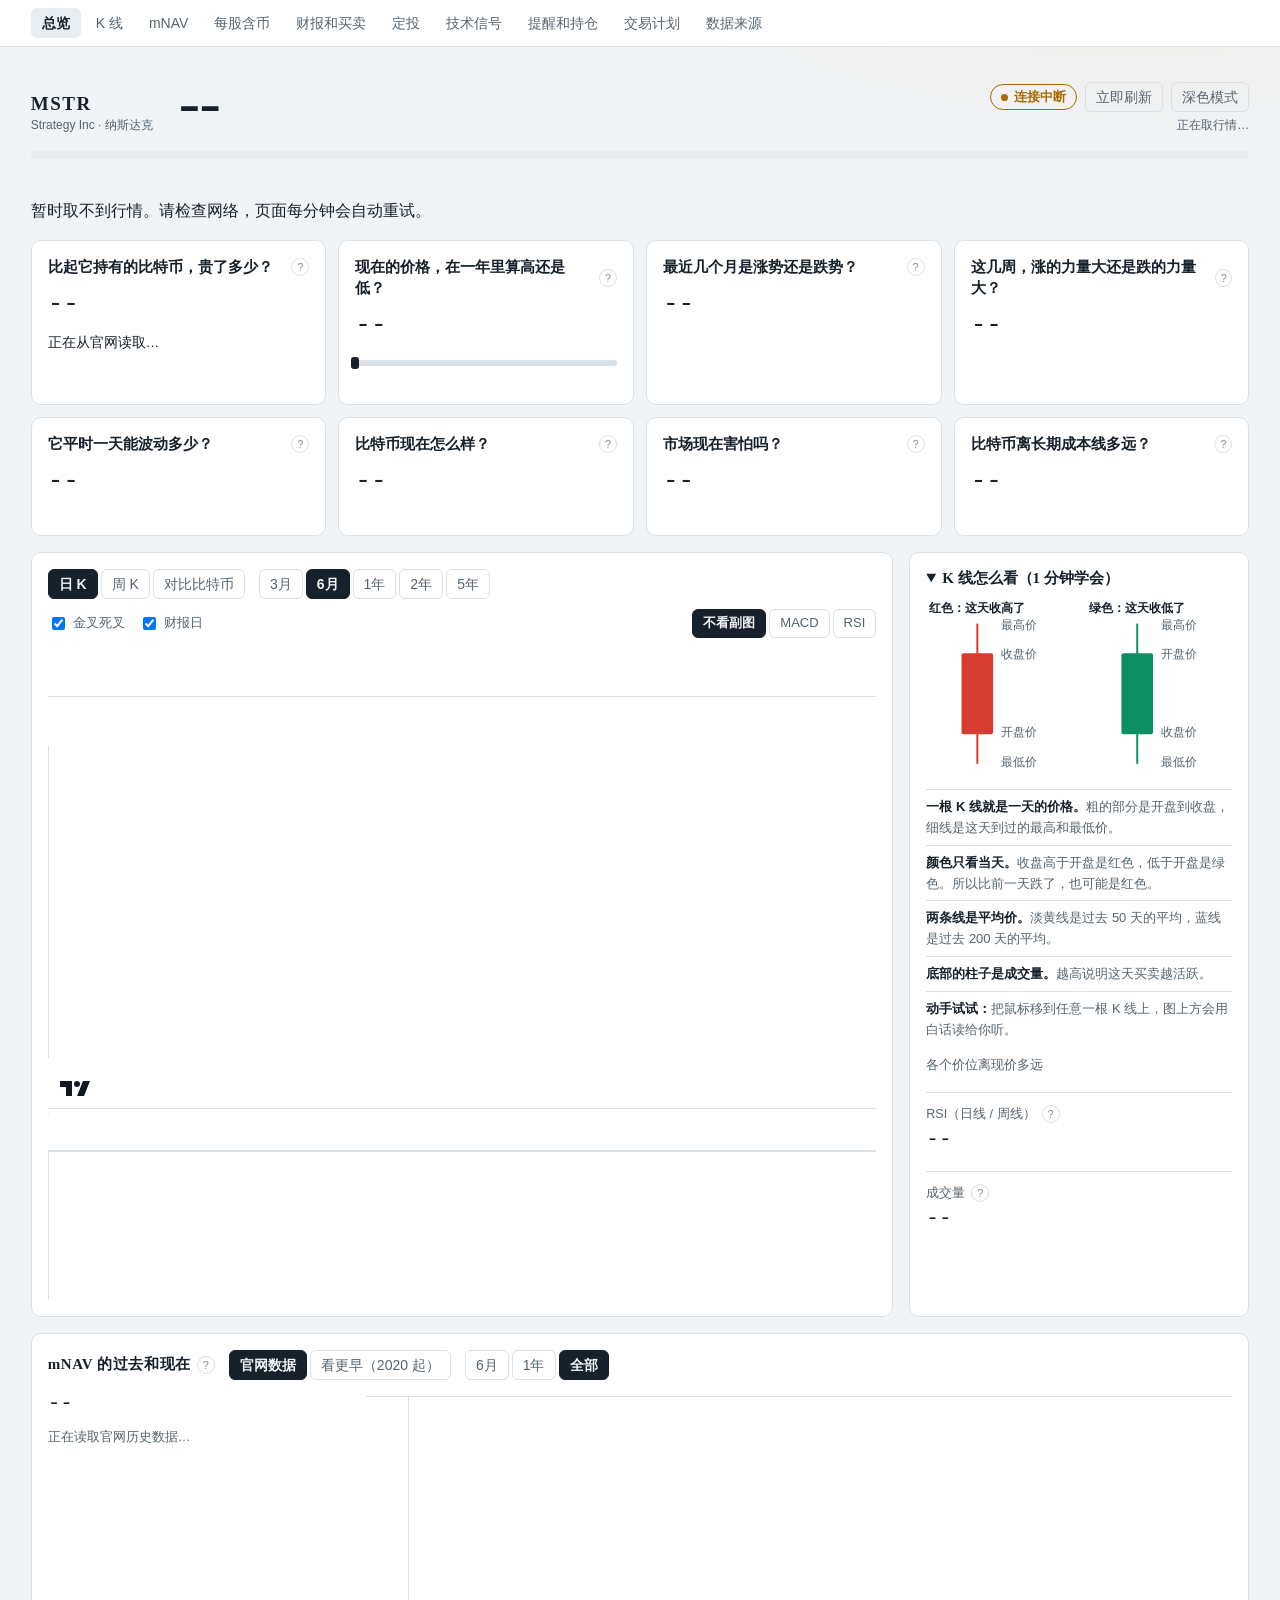
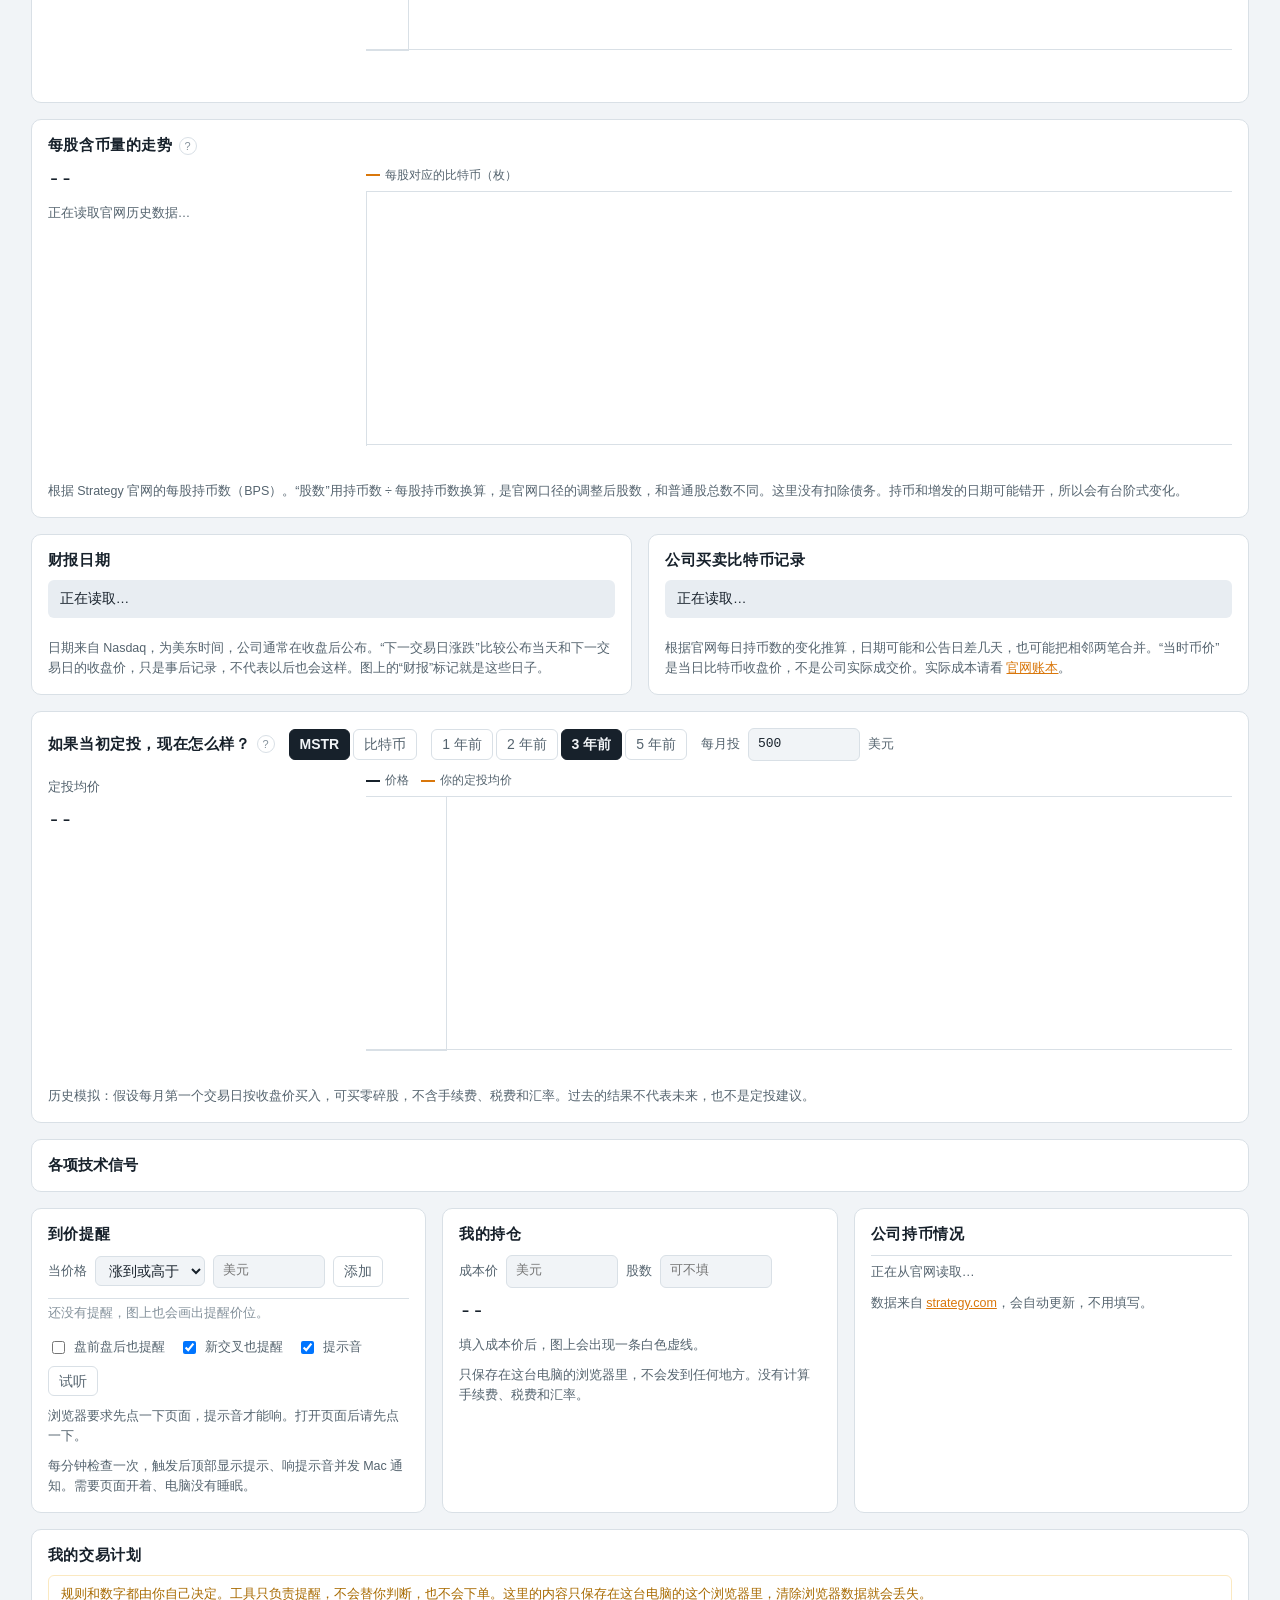
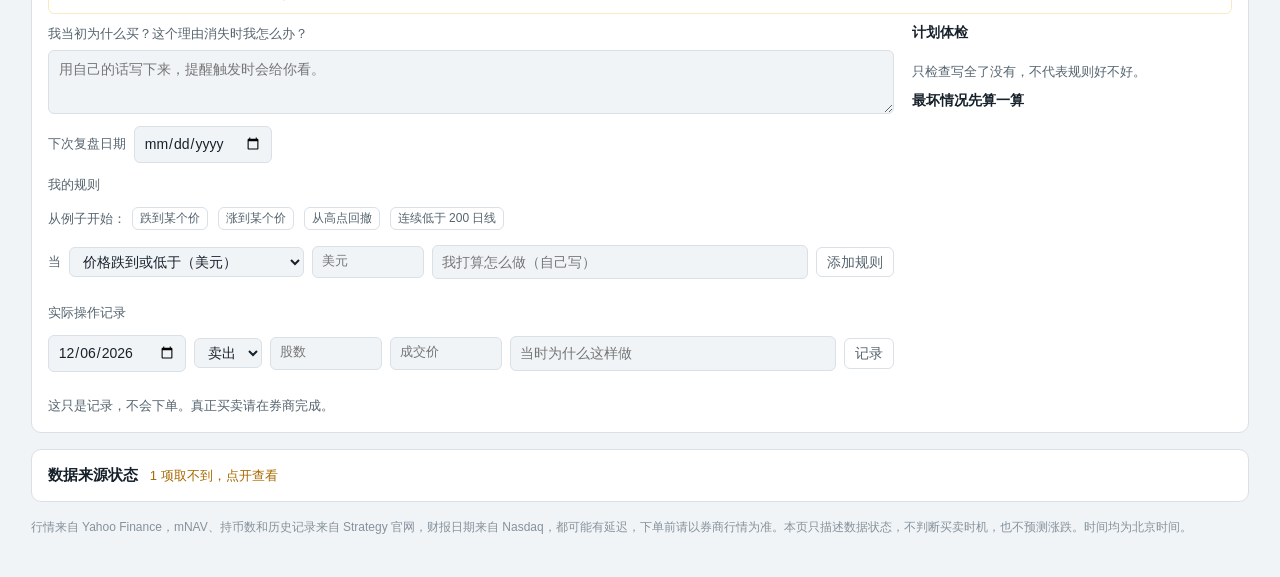
==== commit 2bacba0a: "修正 mNAV 说明，加入每股含币量走势并更新截图 - 按官网说明解释 mNAV，并标出 2026 年 7 月 23 日的定义变化 - 新增每股含币量走势，以及持币和股数的变化 - 更新 README" ====
--- a/index.html
+++ b/index.html
@@ -110,7 +110,7 @@
 .dca-top { display: flex; flex-wrap: wrap; align-items: center; gap: 8px 14px; }
 .dca-body { display: grid; grid-template-columns: 300px minmax(0, 1fr); gap: 18px; align-items: start; }
 @media (max-width: 880px) { .dca-body { grid-template-columns: minmax(0, 1fr); } }
-#dcaChart, #mnavChart { height: 280px; }
+#dcaChart, #mnavChart, #psChart { height: 280px; }
 .two { display: grid; grid-template-columns: repeat(2, minmax(0, 1fr)); gap: 16px; }
 @media (max-width: 880px) { .two { grid-template-columns: minmax(0, 1fr); } }
 .next { padding: 8px 12px; font-size: 13.5px; background: var(--panel-2); border-radius: 6px; }
@@ -339,6 +339,18 @@
       <div><div class="legend" id="mnavLegend" style="margin:0 0 6px"></div><div id="mnavChart"></div></div>
     </div>
     <p class="hint" id="mnavNote"></p>
+  </section>
+
+  <section class="panel card">
+    <div class="head"><h2 style="color:var(--fg)">每股含币量的走势</h2><button class="q" data-term="pershare" type="button" aria-label="解释每股含币量">?</button></div>
+    <div class="dca-body">
+      <div class="card">
+        <div class="v" id="psNow">--</div><p class="say note" id="psSay">正在读取官网历史数据…</p>
+        <dl class="facts" id="psFacts"></dl>
+      </div>
+      <div><div class="legend" style="margin:0 0 6px"><span><i style="background:var(--btc)"></i>每股对应的比特币（枚）</span></div><div id="psChart"></div></div>
+    </div>
+    <p class="hint">根据 Strategy 官网的每股持币数（BPS）。“股数”用持币数 ÷ 每股持币数换算，是官网口径的调整后股数，和普通股总数不同。这里没有扣除债务。持币和增发的日期可能错开，所以会有台阶式变化。</p>
   </section>
 
   <div class="two">
@@ -787,7 +799,7 @@
   $('qBtcT').textContent = corr;
   const k = S.kpi?.btc;
   $('qBtcS').textContent = k ? `比历史最高价 ${money(k.ath)} 低 ${Math.abs(k.drawdownFromAth).toFixed(1)}%。` : '';
-  renderMood(); renderDca(); renderHistory(); renderEvents();
+  renderMood(); renderDca(); renderHistory(); renderPerShare(); renderEvents();
 
   $('sentence').textContent = `现价在一年区间的${d.pos}（${d.place.toFixed(0)} 分），${both ? '高于' : none ? '低于' : '介于'}两条平均线，近期${fw}，${d.volWord}，和比特币${d.c >= 0.6 ? '走势很同步' : d.c >= 0.3 ? '有一定同步' : '不太同步'}。`;
   renderCompany();
@@ -874,14 +886,15 @@
   const pick = f => { const s = summarize(rows, f); return s && { ...s, field: f }; };
   if (H.mode === 'official') {
     mnavMain.setData(series('mNav')); mnavSecond.setData(series('mNavEntVal'));
-    $('mnavLegend').innerHTML = `<span><i style="background:var(--btc)"></i>现行官网 mNAV（2026 年 6 月起）</span><span><i style="background:var(--ma-long)"></i>企业价值 ÷ 持币价值（2025 年起）</span>`;
+    mnavMain.setMarkers(series('mNav').some(p => p.time === '2026-07-23') ? [{ time: '2026-07-23', position: 'aboveBar', shape: 'arrowDown', color: css('--fg'), text: '官网改定义' }] : []);
+    $('mnavLegend').innerHTML = `<span><i style="background:var(--btc)"></i>现行算法（2026 年 6 月起）</span><span><i style="background:var(--ma-long)"></i>旧算法：企业价值 ÷ 持币价值（2025 年起）</span>`;
     const a = pick('mNav'), b = pick('mNavEntVal'), live = toNum(S.kpi?.btc?.mNav);
     $('mnavNow').textContent = (live > 0 ? live : all.find(r => r.mNav != null).mNav).toFixed(2) + ' 倍';
-    $('mnavSay').textContent = b ? `官网 mNAV 现在的数字。另一条企业价值算法现在是 ${b.now.toFixed(2)} 倍，高于这段时间 ${b.share.toFixed(0)}% 的日子。` : '官网 mNAV 现在的数字。';
-    $('mnavFacts').innerHTML = (a ? stat('官网', a) : '') + (b ? stat('企业价值', b) : '');
-    $('mnavNote').textContent = '两条线都来自 Strategy 官网，但算法不同，不能直接相减。橙线大致是“股价 ÷ 每股净持币价值”，从 2026 年 6 月 15 日才有数据；蓝线是“企业价值 ÷ 持币价值”，能看到更早的走势。虚线是 1 倍，低于它表示折价。';
+    $('mnavSay').textContent = b ? `官网现行算法的数字。旧算法现在约 ${b.now.toFixed(2)} 倍，高于这段时间 ${b.share.toFixed(0)}% 的日子。` : '官网现行算法的数字。';
+    $('mnavFacts').innerHTML = (a ? stat('现行算法', a) : '') + (b ? stat('旧算法', b) : '');
+    $('mnavNote').textContent = 'Strategy 官网说明：2026 年 7 月 23 日之前的 mNAV 是另一种指标，不能和现在直接比较。橙线是现行算法（股价 ÷ 每股净持币价值），官网数据从 2026 年 6 月 15 日开始，在 7 月 23 日没有明显跳变，看起来已按新算法回算，但官网没有明确写这一点。蓝线接近旧算法（企业价值 ÷ 持币价值），能看到更早的走势。两条线不能相减。虚线是 1 倍，低于它表示折价。';
   } else {
-    mnavMain.setData(series('simple')); mnavSecond.setData([]);
+    mnavMain.setData(series('simple')); mnavSecond.setData([]); mnavMain.setMarkers([]);
     $('mnavLegend').innerHTML = `<span><i style="background:var(--btc)"></i>市值 ÷ 持币价值（我根据官网数据算的）</span>`;
     const a = pick('simple');
     $('mnavNow').textContent = a ? f2(a.now) : '--';
@@ -900,6 +913,21 @@
 });
 segHist('mnavMode', 'mode', v => { H.mode = v; });
 segHist('mnavRange', 'm', v => { H.months = Number(v); });
+
+// --- Bitcoin per share ---
+const psChart = LightweightCharts.createChart($('psChart'), { ...baseOptions(), layout: { ...baseOptions().layout, attributionLogo: false }, rightPriceScale: { borderColor: css('--line'), minimumWidth: 72 }, localization: { dateFormat: 'yyyy-MM-dd', locale: 'zh-CN', priceFormatter: v => v.toFixed(5) } });
+const psLine = psChart.addLineSeries({ lineWidth: 2, color: css('--btc'), priceLineVisible: false });
+let psKey = null;
+function renderPerShare() {
+  const h = S.history && perShareHistory(S.history); if (!h) return;
+  const n = v => v.toFixed(5) + ' 枚', sign = v => pct(v), row = (a, b) => `<div><dt>${a}</dt><dd>${b}</dd></div>`, m = v => (v / 1e8).toFixed(2) + ' 亿';
+  $('psNow').textContent = n(h.now.perShare);
+  const down = h.fromPeak < 0;
+  $('psSay').textContent = `从 ${dateCn(h.peak.date)} 的高点到现在，公司持币 ${sign(h.btcFromPeak)}，股数 ${sign(h.sharesFromPeak)}，所以每股含币量 ${sign(h.fromPeak)}。${down ? '股数增加得比持币快，就会这样。' : ''}`;
+  $('psFacts').innerHTML = row('最高', `${n(h.peak.perShare)}（${dateCn(h.peak.date)}）`) + row(`${dateCn(h.first.date)} 时`, n(h.first.perShare)) + row('那之后每股含币量', sign(h.perShareChange)) + row('那之后公司持币', sign(h.btcChange)) + row('那之后股数', `${sign(h.sharesChange)}（${m(h.first.shares)} → ${m(h.now.shares)}）`);
+  const key = h.asc.length + ':' + h.now.date;
+  if (key !== psKey) { psLine.setData(h.asc.map(x => ({ time: x.date, value: x.perShare }))); psChart.timeScale().fitContent(); psKey = key; }
+}
 
 // --- Earnings dates and holdings changes ---
 function renderEvents() {
@@ -1125,13 +1153,14 @@
   ma: '平均价就是过去一段时间每天收盘价的平均数。现价高于平均价，说明比这段时间的平均水平强；低于就是弱。50 天看几个月，200 天看一年左右。图上那两条线就是它们，专业叫法是“均线”。',
   vola: '这是把最近每天涨跌的幅度取平均。数字越大，账面上下越剧烈。MSTR 的波动通常比普通股票和比特币都大，持有前要想清楚自己能不能接受。',
   fear: '恐慌指标衡量的是大家的情绪。比特币情绪指数看币圈，0 最恐惧，100 最贪婪，数字由 Strategy 官网提供。VIX 看美股未来一个月的预期波动，大跌时往往飙升。恐慌时不一定是底部，恐慌可能持续很久甚至加深，所以它只能说明气氛，不能预测涨跌。',
+  pershare: '公司持有的比特币除以股数，就是每一股对应多少比特币。公司买币会让它上升，增发股票会让它下降。所以只看“公司持币越来越多”不够，要看每股对应的有没有变多。如果增发时股价有足够溢价，增发后每股含币量也可能上升；下降也不一定代表公司变差，比如筹到的钱可能用在别处。这里没有扣除债务，所以不是净值。',
   cost: '200 周平均价是比特币过去约 4 年的平均价，常被当作长期趋势线。全网平均持币成本（realized price）是所有比特币最后一次转移时价格的平均值，可以粗略理解为大家的平均成本。价格曾跌破过这两条线，它们不是不会被跌破的底部。',
   dca: '定投就是不管涨跌，每月投固定金额。价格低时买到的多，价格高时买到的少。定投均价是总投入除以买到的数量，也就是你平均花多少钱买到一股或一枚。这里只是用历史价格算账。定投能摊平买入价格，但不能保证赚钱，标的长期下跌时一样会亏。',
   rsi: '衡量最近 14 根 K 线上涨和下跌的相对力度，范围 0 到 100。日线看 14 天，周线看 14 周。常用 70 和 30 作为参考线，强势股可能长期停在高位，不能单独用来判断买卖。',
   cross: '短期均线上穿长期均线叫金叉，下穿叫死叉。均线是过去价格的平均，所以交叉总是滞后的，价格来回震荡时还会反复出现。',
   vol: '成交量是一天内成交的股数。放大说明这天比平时更活跃，常常伴随重要消息，但不能说明方向。',
   corr: '第一个数字是过去 60 个交易日的平均变动倍数，专业叫 Beta。比如 1.5 表示比特币涨 1% 时，MSTR 平均约涨 1.5%，跌的时候也一样。这是平均值，单日可能差很多，这个倍数也会随时间变化。相关系数看的是两者同步的程度，1 表示完全同向。',
-  mnav: 'MSTR 这家公司的主要资产是比特币。mNAV 就是看这份比特币被市场卖得贵还是便宜。现行算法大致是：股价 ÷ 每股对应的净持币价值（已扣除债务）。比如 1.10 倍，大致相当于花 1.10 美元买到价值 1 美元的比特币。大于 1 叫溢价，小于 1 叫折价。数字直接取自 Strategy 官网。官网页面上我没有查到完整公式，这个算法说法来自第三方开源项目，我用官网的盘前数字核对过是吻合的。',
+  mnav: 'MSTR 的主要资产是比特币。mNAV 看的是股价比每股实际对应的比特币贵多少。按 Strategy 官网现在的说明：分子是股价，分母是每股对应的比特币美元价值，并且已扣除债务、优先股等优先权益（再加回公司持有的美元资产）。比如 1.10 倍，大致相当于花 1.10 美元买到净值 1 美元的比特币。大于 1 叫溢价，小于 1 叫折价。官网特别说明：它不等于传统意义上的净资产价值，而且 2026 年 7 月 23 日之前 mNAV 指的是另一种指标，前后不能直接比较。',
 };
 document.addEventListener('click', e => {
   const btn = e.target.closest('.q'); if (!btn) return;
@@ -1293,7 +1322,7 @@
 }
 
 // --- Top navigation ---
-const NAV = [['总览', '.qs'], ['K 线', '.main'], ['mNAV', '#mnavChart'], ['财报和买卖', '#earnTable'], ['定投', '#dcaChart'], ['固定规则', '#exitSection'], ['技术信号', '#reviewBox'], ['提醒和持仓', '.bottom'], ['交易计划', '#planWhy'], ['数据来源', '#sourceBox']];
+const NAV = [['总览', '.qs'], ['K 线', '.main'], ['mNAV', '#mnavChart'], ['每股含币', '#psChart'], ['财报和买卖', '#earnTable'], ['定投', '#dcaChart'], ['技术信号', '#reviewBox'], ['提醒和持仓', '.bottom'], ['交易计划', '#planWhy'], ['数据来源', '#sourceBox']];
 function buildNav() {
   const spots = NAV.map(([name, sel]) => {
     const el = document.querySelector(sel), box = el && (el.closest('.qs, .main, .bottom, .two, section') || el);
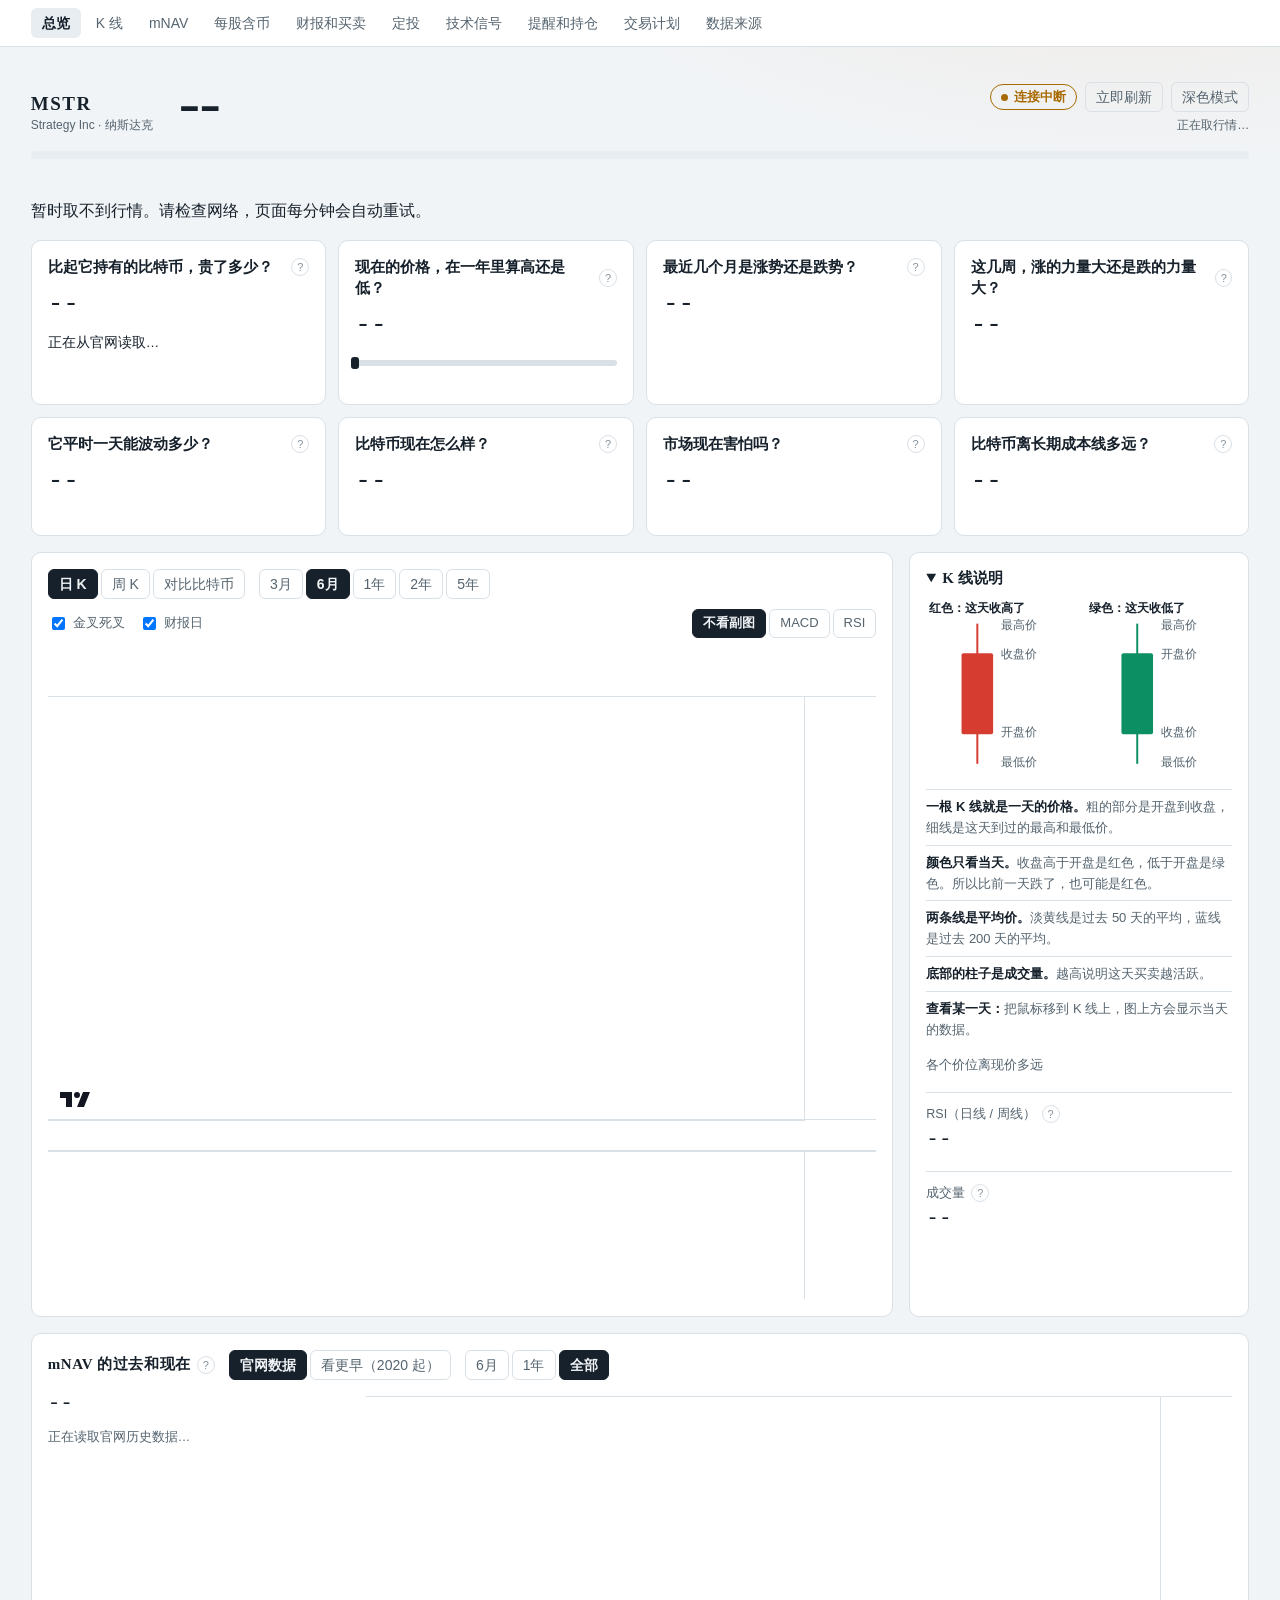
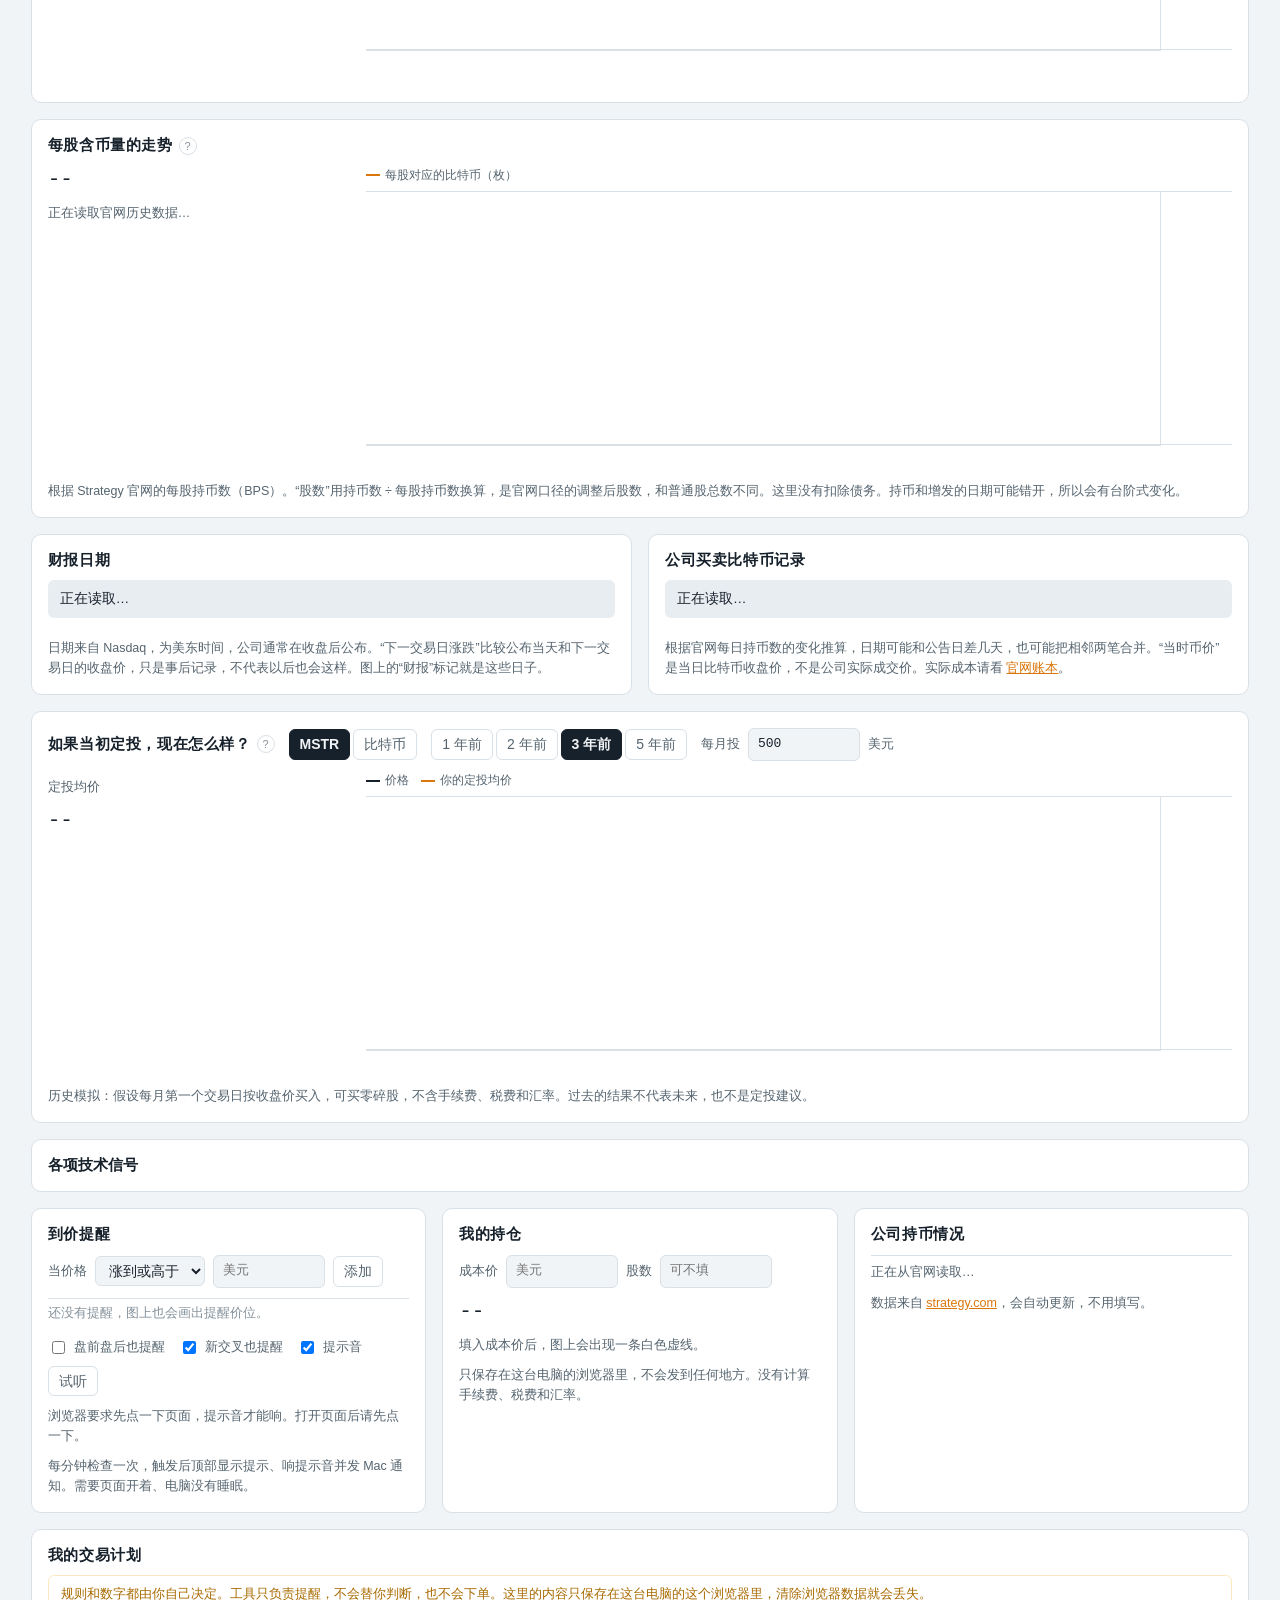
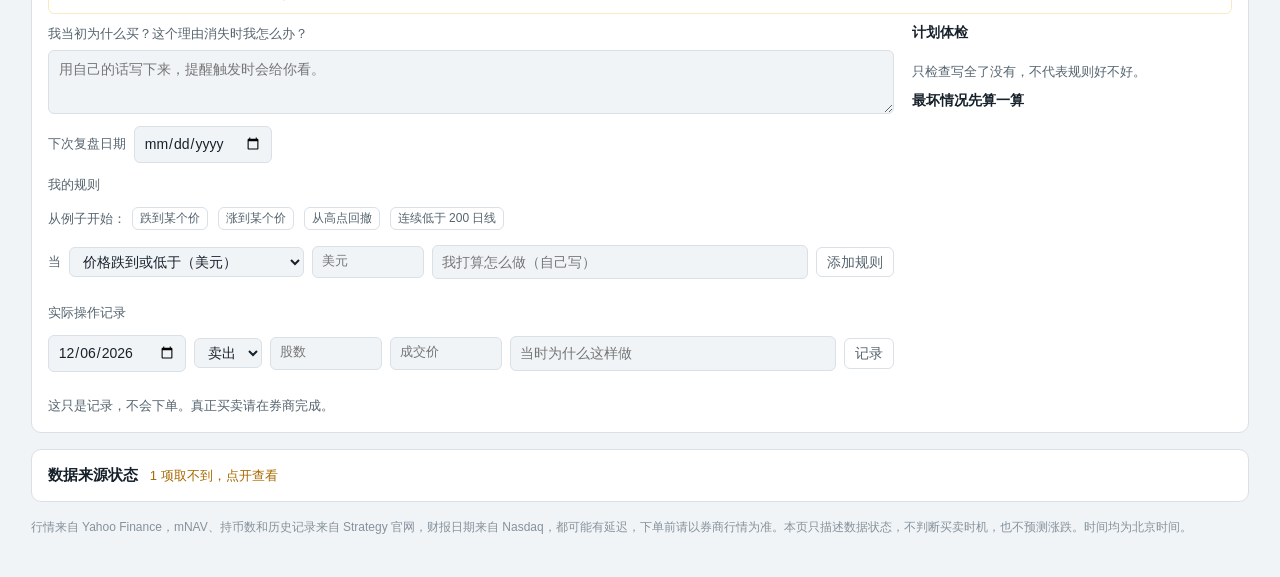
==== commit a9863931: "把 README 和页面文字改得更中性 Co-Authored-By: Claude Opus 5.5 <noreply@anthropic.com>" ====
--- a/index.html
+++ b/index.html
@@ -6,7 +6,7 @@
 <title>MSTR 看盘</title>
 <script>try { document.documentElement.dataset.theme = localStorage.getItem('theme') === 'dark' ? 'dark' : 'light'; } catch (e) { document.documentElement.dataset.theme = 'light'; }</script>
 <style>
-/* 一页看完：顶部是价格和交易时段，接着是白话问题，图表配读法和价位，下面是定投、信号和个人工具。默认浅色，可切换深色。 */
+/* 一页看完：顶部是价格和交易时段，接着是问题卡片，图表配读法和价位，下面是定投、信号和个人工具。默认浅色，可切换深色。 */
 :root {
   color-scheme: light;
   --ink: #f1f4f7; --panel: #ffffff; --panel-2: #e8edf2; --line: #d9e0e6; --grid: rgba(120,140,155,.2);
@@ -291,7 +291,7 @@
 
     <aside class="panel read">
       <details class="guide" id="guide" open>
-        <summary>K 线怎么看（1 分钟学会）</summary>
+        <summary>K 线说明</summary>
         <svg viewBox="0 0 310 190" role="img" aria-label="红色和绿色 K 线的结构示意">
           <text class="t" x="52" y="16" text-anchor="middle">红色：这天收高了</text>
           <line x1="52" y1="28" x2="52" y2="170" stroke="var(--up)" stroke-width="2"/><rect x="36" y="58" width="32" height="82" rx="2" fill="var(--up)"/>
@@ -305,7 +305,7 @@
           <li><b>颜色只看当天。</b>收盘高于开盘是红色，低于开盘是绿色。所以比前一天跌了，也可能是红色。</li>
           <li><b>两条线是平均价。</b>淡黄线是过去 50 天的平均，蓝线是过去 200 天的平均。</li>
           <li><b>底部的柱子是成交量。</b>越高说明这天买卖越活跃。</li>
-          <li><b>动手试试：</b>把鼠标移到任意一根 K 线上，图上方会用白话读给你听。</li>
+          <li><b>查看某一天：</b>把鼠标移到 K 线上，图上方会显示当天的数据。</li>
         </ul>
       </details>
       <div class="item">
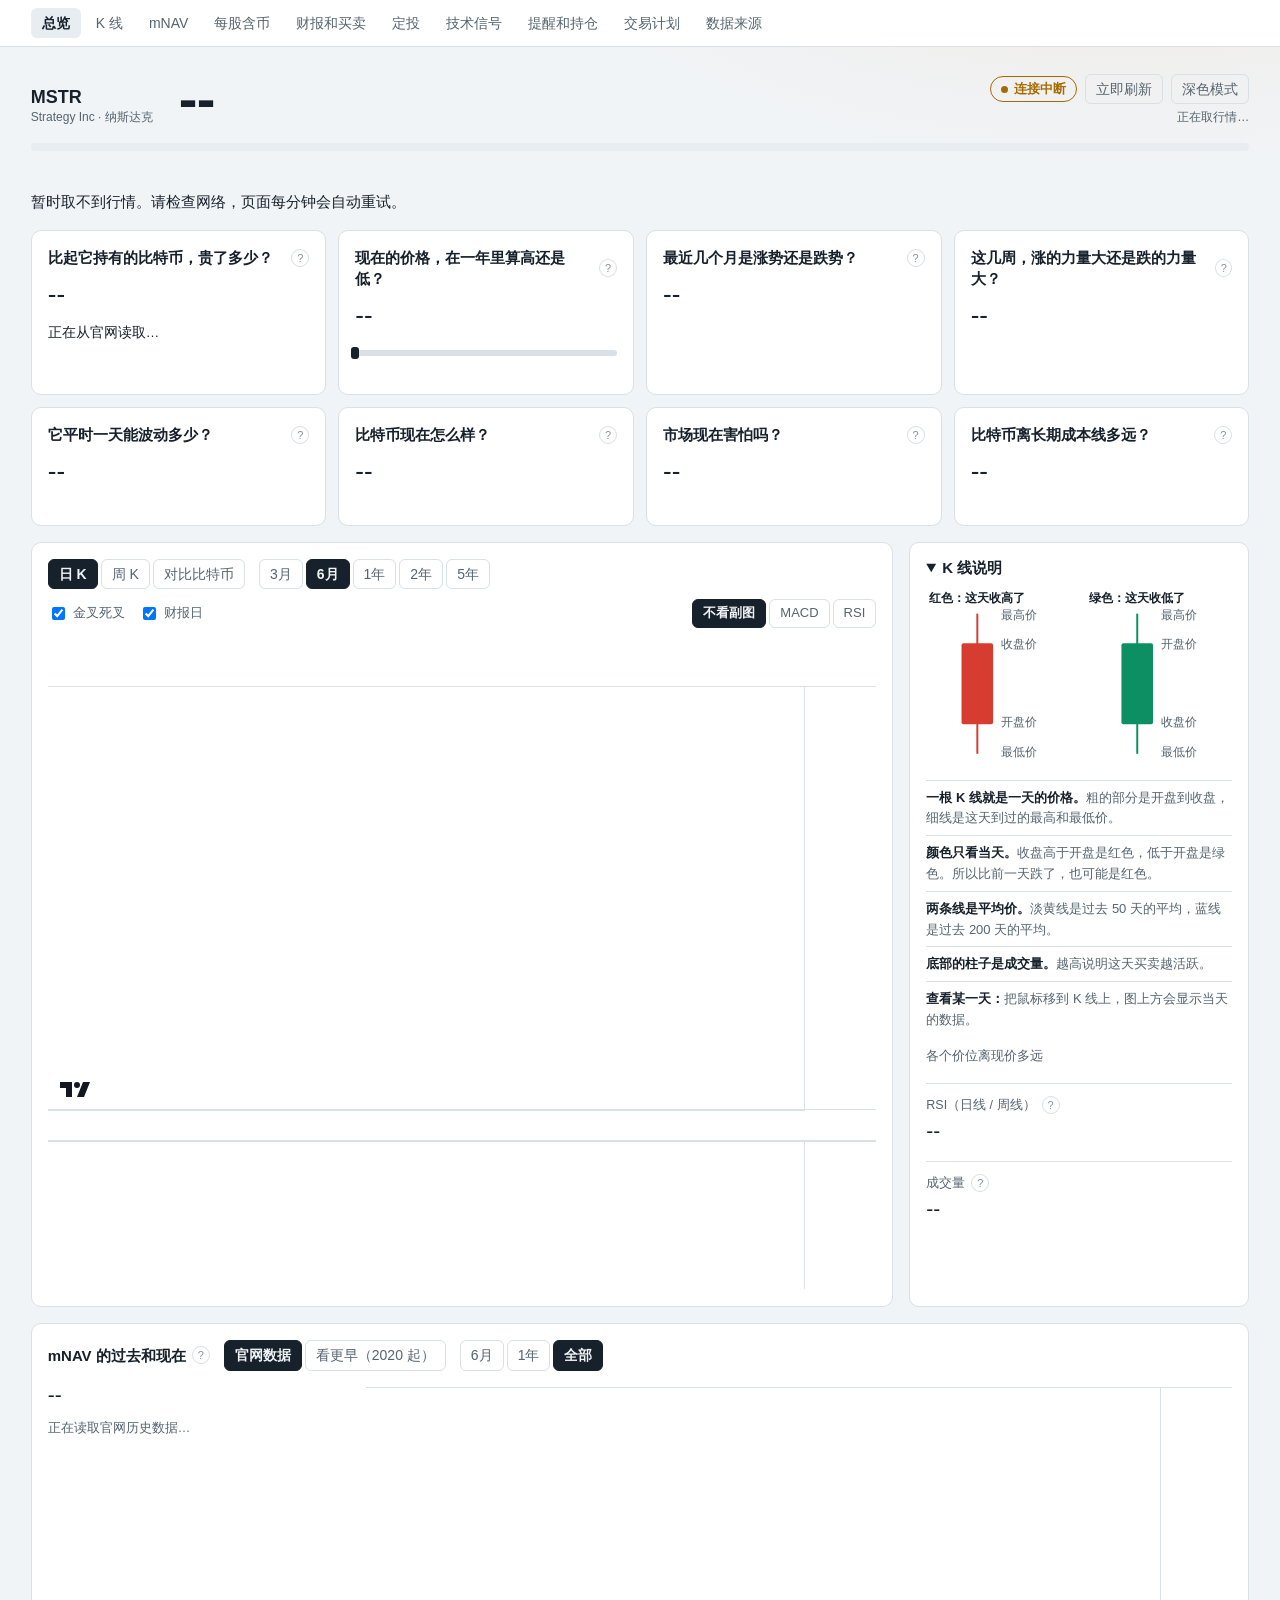
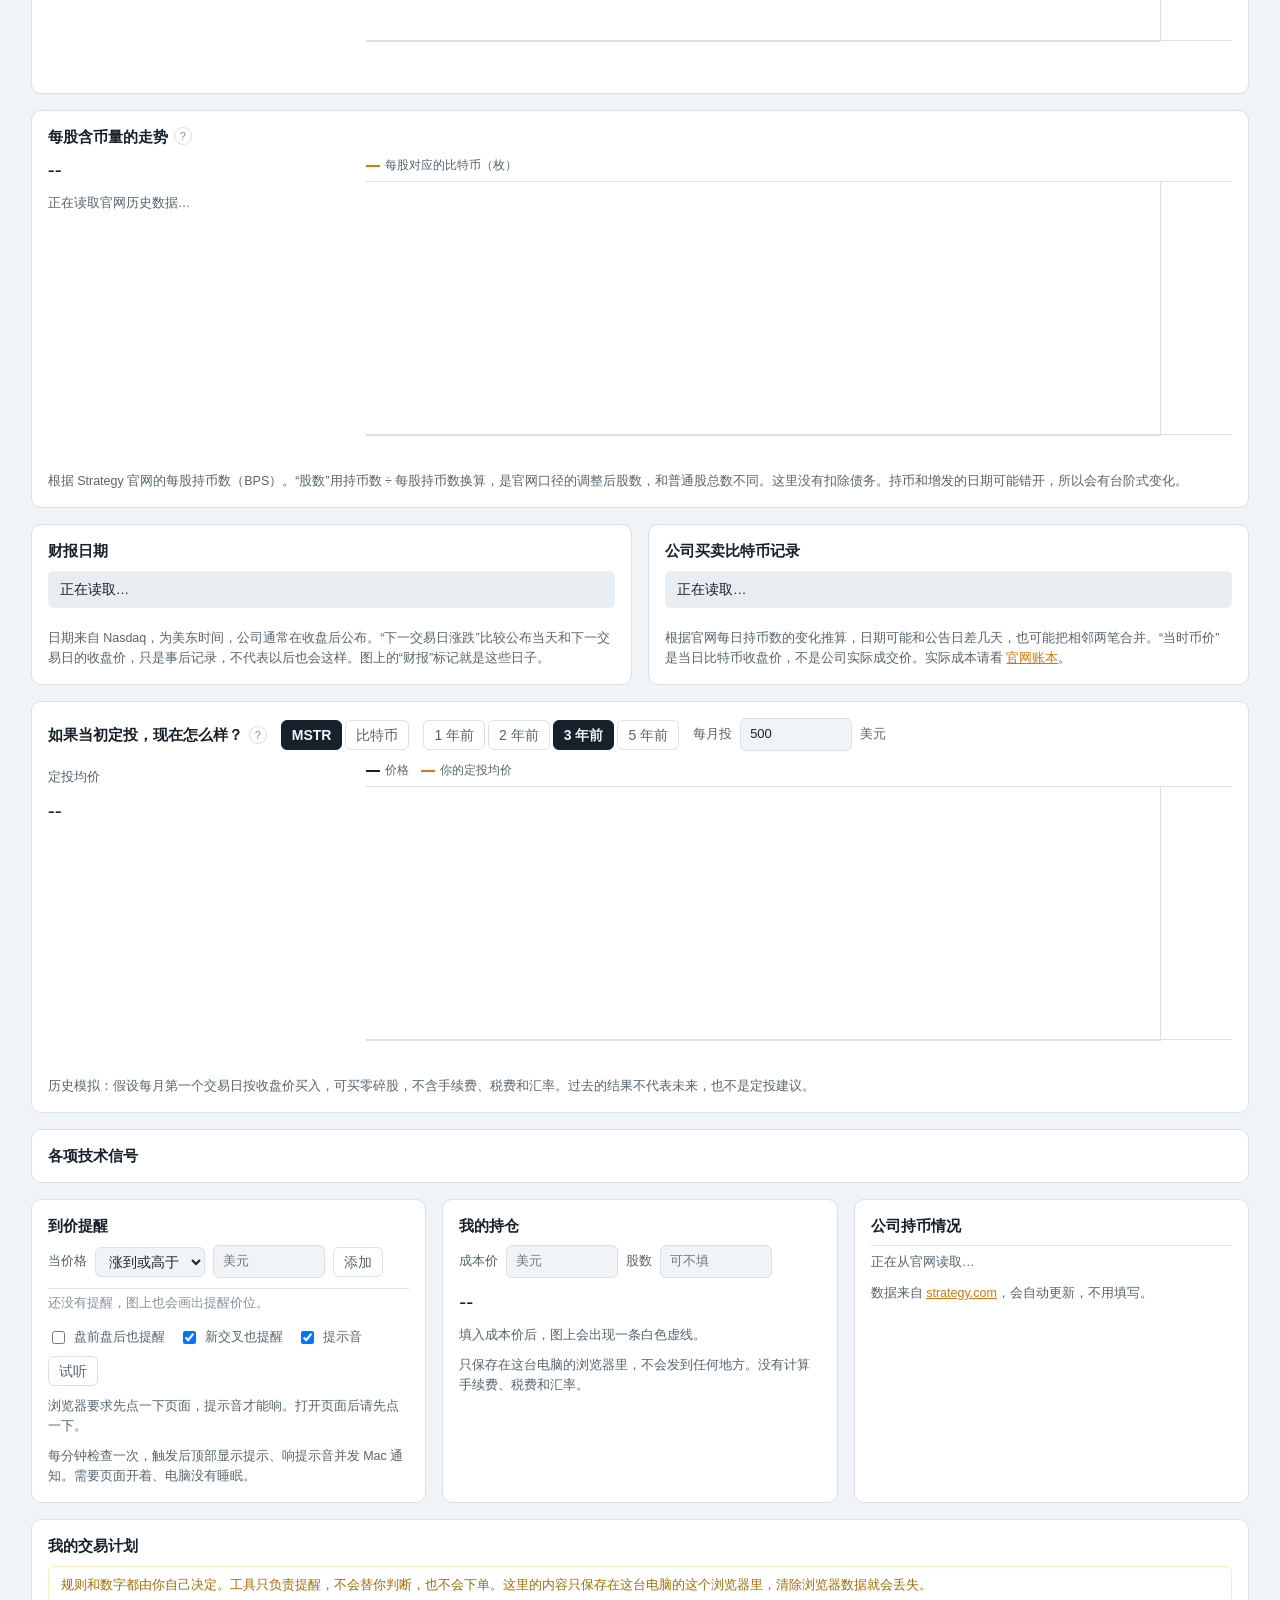
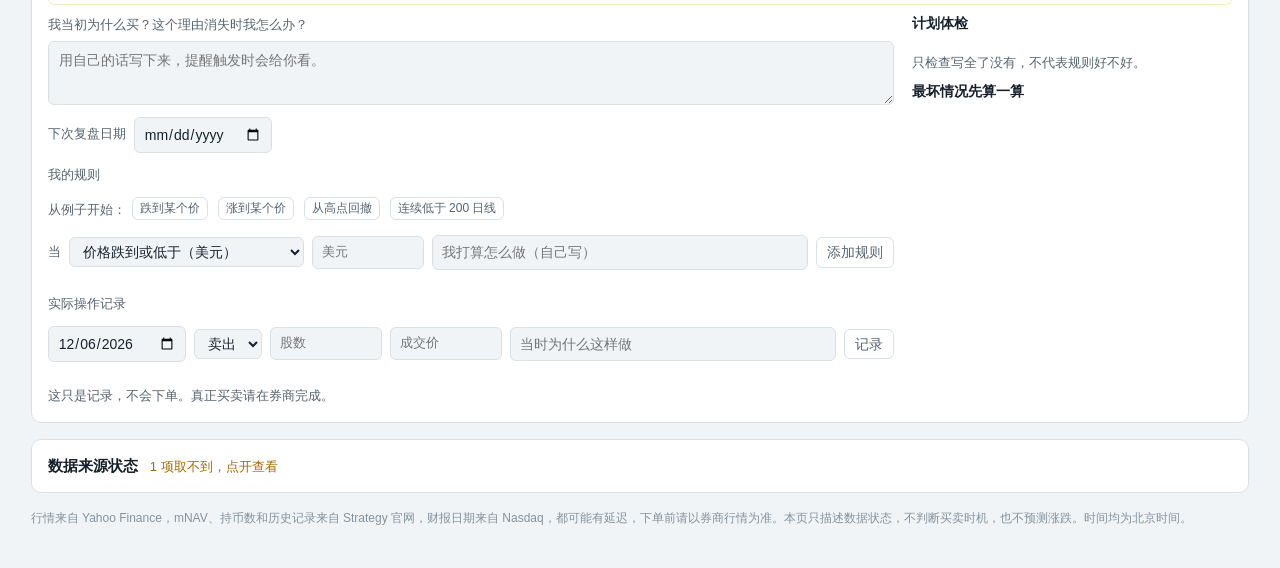
==== commit bd7a4d75: "统一改用系统字体并更新截图 Co-Authored-By: Claude Opus 5.5 <noreply@anthropic.com>" ====
--- a/index.html
+++ b/index.html
@@ -13,10 +13,11 @@
   --fg: #17212b; --muted: #55646f; --faint: #85929c;
   --up: #d63c30; --down: #0c8f62; --btc: #d9770b;
   --ma-short: #b98a00; --ma-long: #2f6fd1; --cost: #17212b; --warn: #a86a00; --glow: rgba(217,119,11,.09);
-  --serif: "New York", ui-serif, "Songti SC", serif;
-  --song: "Songti SC", "STSong", serif;
-  --sans: -apple-system, "PingFang SC", "Hiragino Sans GB", sans-serif;
-  --mono: ui-monospace, "SF Mono", Menlo, monospace;
+  /* 全部使用系统字体（苹方 / SF），数字用等宽数字对齐，不混用衬线、宋体和代码字体 */
+  --sans: -apple-system, BlinkMacSystemFont, "PingFang SC", "Hiragino Sans GB", "Helvetica Neue", sans-serif;
+  --serif: var(--sans);
+  --song: var(--sans);
+  --mono: var(--sans);
 }
 :root[data-theme="dark"] {
   color-scheme: dark;
@@ -28,7 +29,7 @@
 * { box-sizing: border-box; }
 [hidden] { display: none !important; }
 .off { visibility: hidden; position: absolute; inset: 0; }
-body { margin: 0; color: var(--fg); font: 14px/1.6 var(--sans); background: var(--ink);
+body { margin: 0; color: var(--fg); font: 14px/1.6 var(--sans); font-variant-numeric: tabular-nums; -webkit-font-smoothing: antialiased; background: var(--ink);
   background-image: radial-gradient(900px 420px at 88% -120px, var(--glow), transparent 70%); background-attachment: fixed; }
 .wrap { max-width: 1320px; margin: 0 auto; padding-block: 24px 40px; padding-inline: max(16px, 2.4vw); display: grid; grid-template-columns: minmax(0, 1fr); gap: 16px; }
 button { font: inherit; color: var(--muted); background: transparent; border: 1px solid var(--line); border-radius: 6px; padding: 3px 10px; cursor: pointer; transition: color .15s, border-color .15s, background .15s; }
@@ -43,10 +44,10 @@
 /* Hero */
 .hero { display: flex; flex-wrap: wrap; align-items: flex-end; gap: 10px 26px; }
 .who { display: grid; }
-.who b { font: 700 19px/1.2 var(--serif); letter-spacing: .08em; }
+.who b { font: 600 18px/1.2 var(--sans); }
 .who span { font-size: 12px; color: var(--muted); }
 .quote { display: flex; flex-wrap: wrap; align-items: baseline; gap: 4px 14px; }
-#price { font: 500 clamp(44px, 6vw, 64px)/1 var(--serif); font-variant-numeric: lining-nums tabular-nums; letter-spacing: -.01em; border-radius: 6px; }
+#price { font: 600 clamp(40px, 5.4vw, 56px)/1 var(--sans); letter-spacing: -0.02em; font-variant-numeric: lining-nums tabular-nums; letter-spacing: -.01em; border-radius: 6px; }
 #change { font: 500 17px var(--mono); }
 #priceLabel { font-size: 12px; color: var(--muted); }
 .flash { animation: flash .9s ease-out; }
@@ -76,11 +77,11 @@
 .band-labels span:first-child { transform: none; } .band-labels span:last-child { transform: translateX(-100%); }
 @media (max-width: 560px) { .band-labels em { display: none; } }
 .band-labels em { font-style: normal; }
-#sentence { margin: 0; font: 500 16px/1.6 var(--song); color: var(--fg); text-wrap: pretty; }
+#sentence { margin: 0; font: 400 15px/1.6 var(--sans); color: var(--fg); text-wrap: pretty; }
 
 /* Panels */
 .panel { background: var(--panel); border: 1px solid var(--line); border-radius: 10px; padding: 16px; min-width: 0; }
-h2 { font: 700 15px/1.3 var(--song); letter-spacing: .04em; margin: 0; }
+h2 { font: 600 15px/1.3 var(--sans); margin: 0; }
 .main { display: grid; grid-template-columns: minmax(0, 1fr) 340px; gap: 16px; }
 .bottom { display: grid; grid-template-columns: repeat(3, minmax(0, 1fr)); gap: 16px; }
 @media (max-width: 1040px) { .main { grid-template-columns: minmax(0, 1fr); } .bottom { grid-template-columns: minmax(0, 1fr); } .hero-right { margin-left: 0; justify-items: start; } #updated { text-align: left; } }
